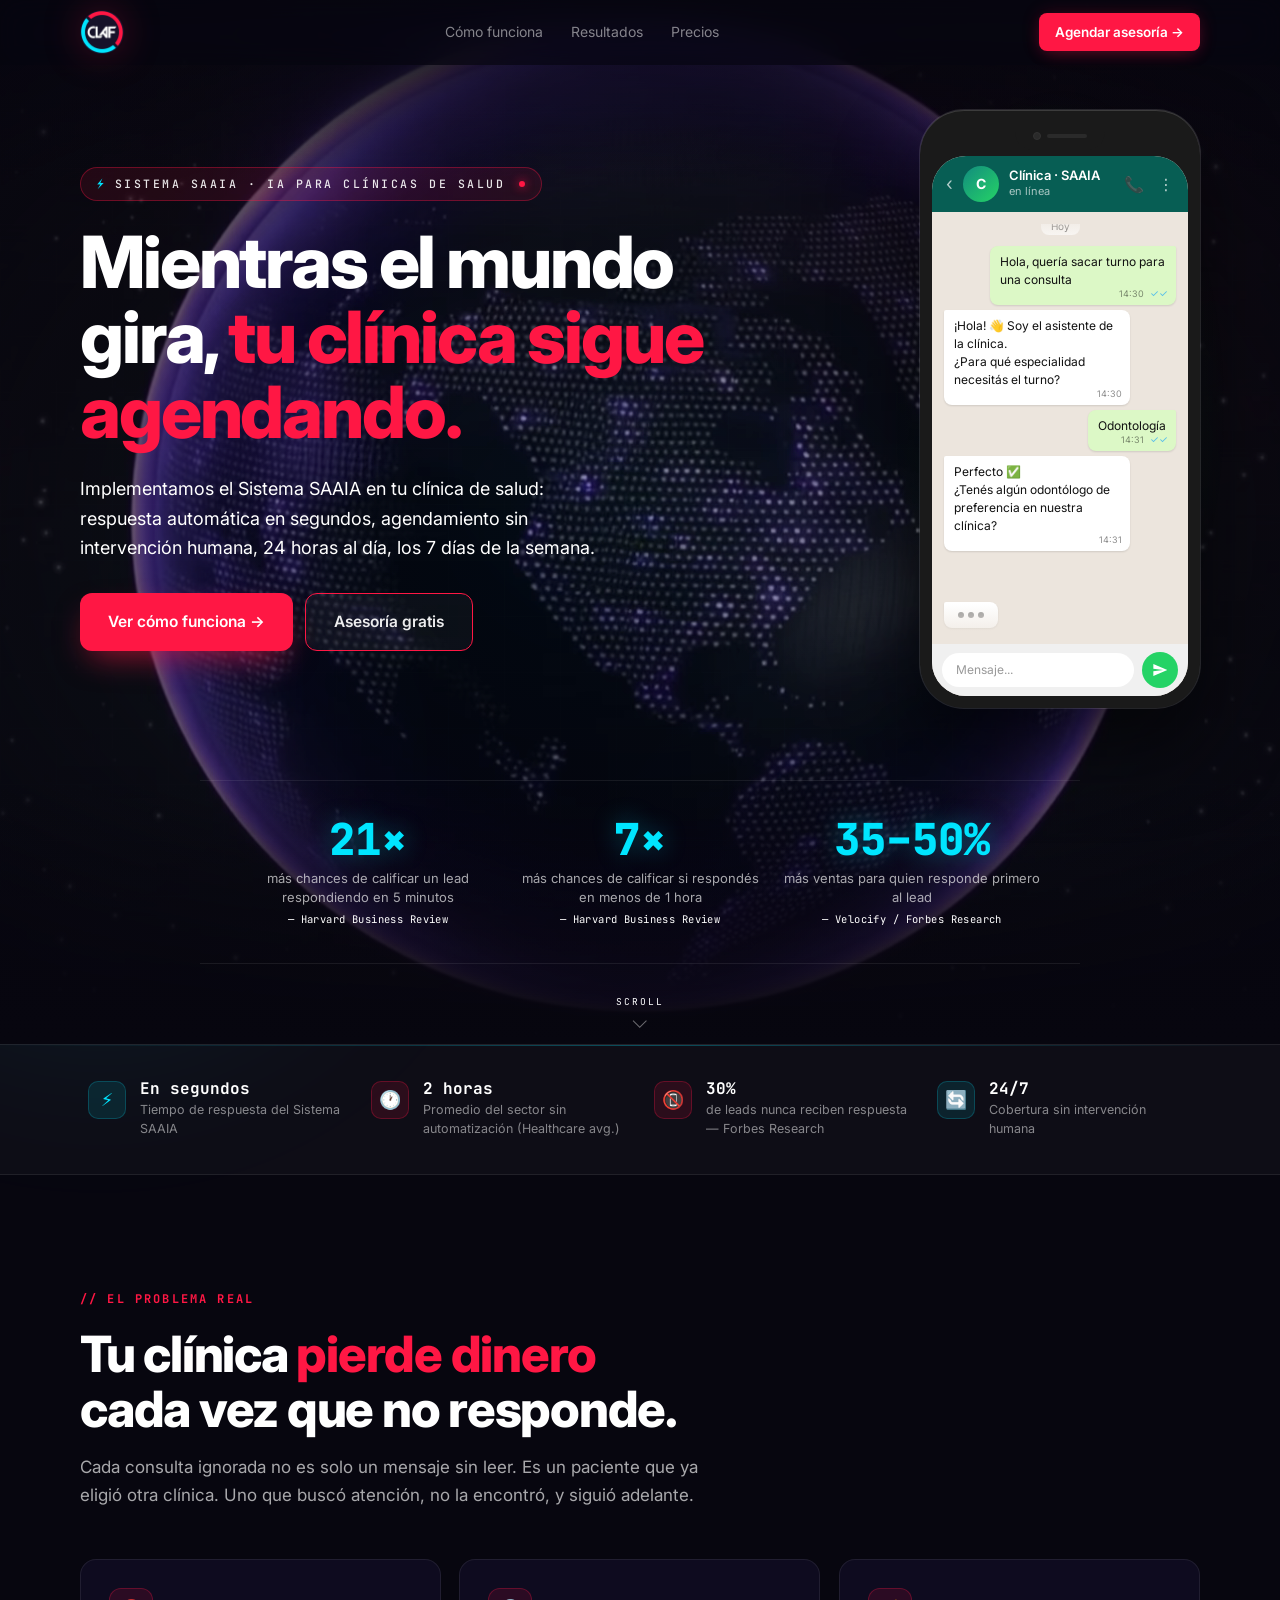
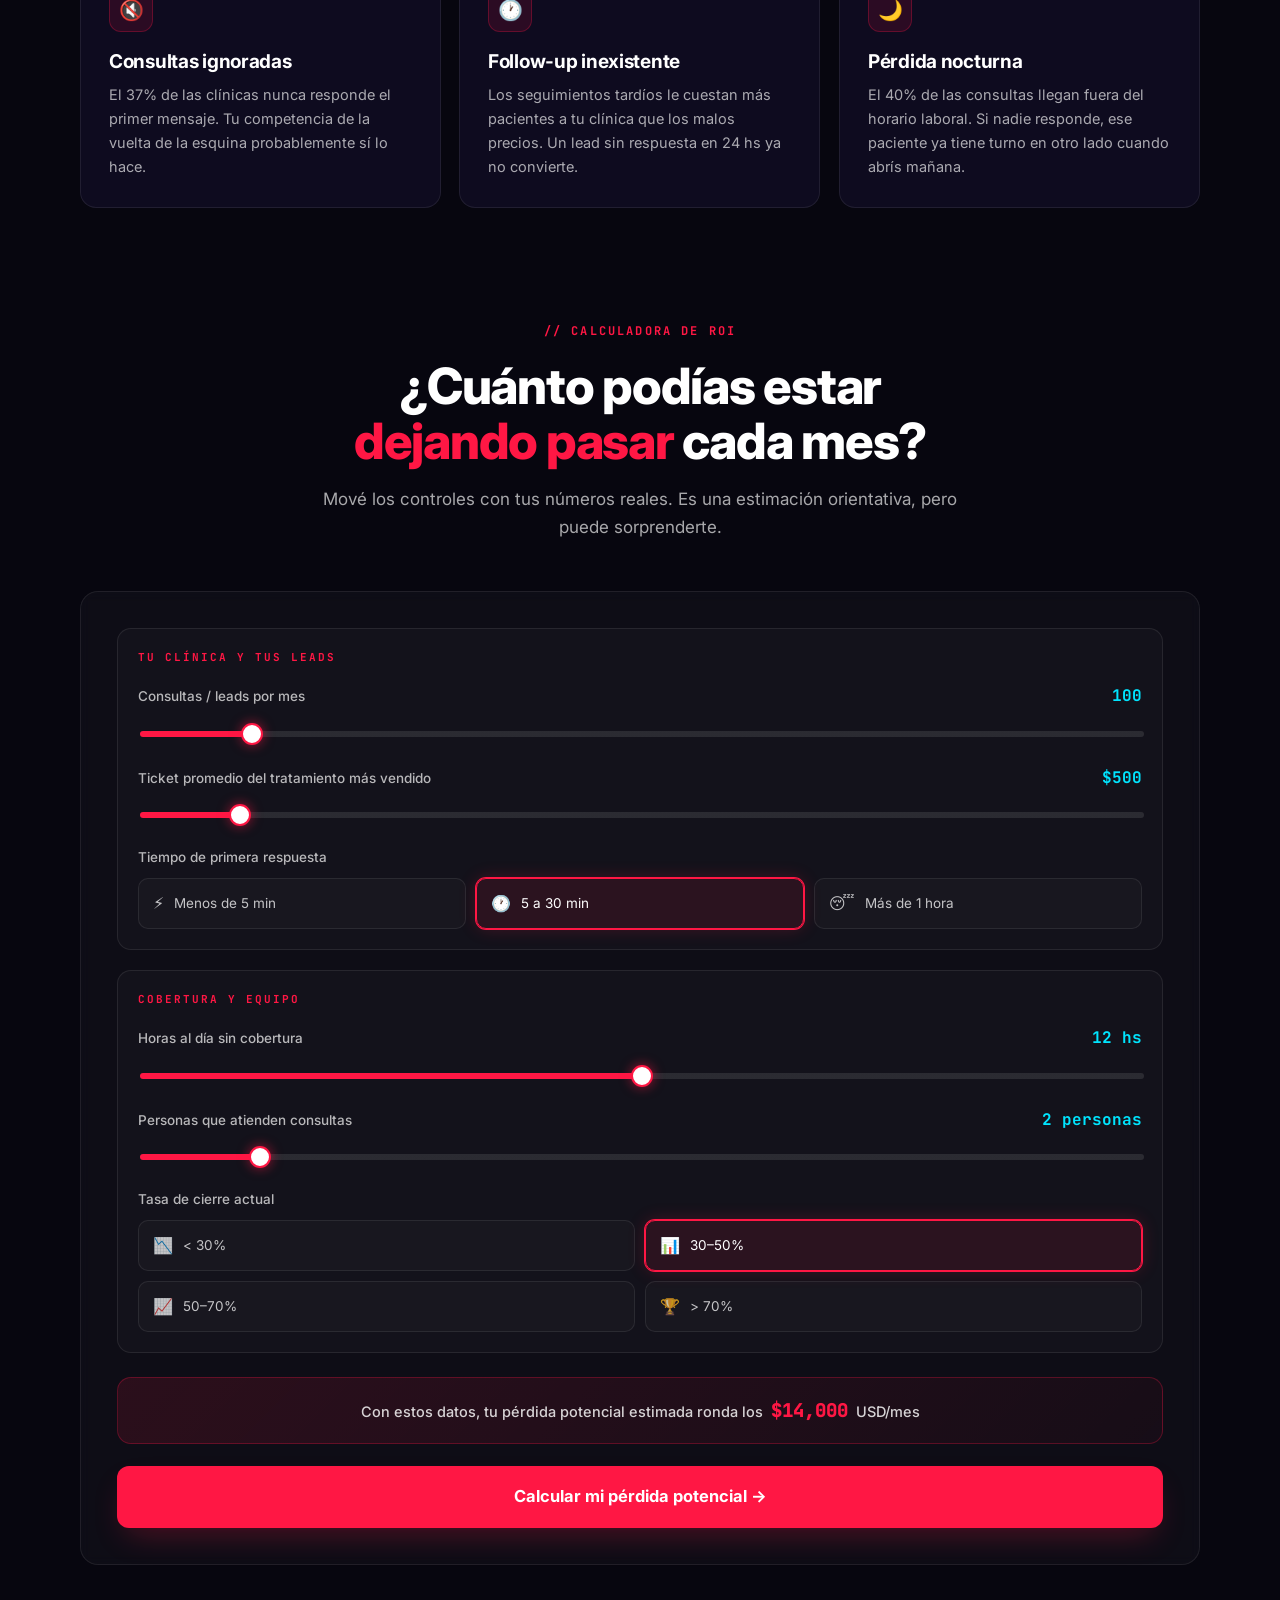
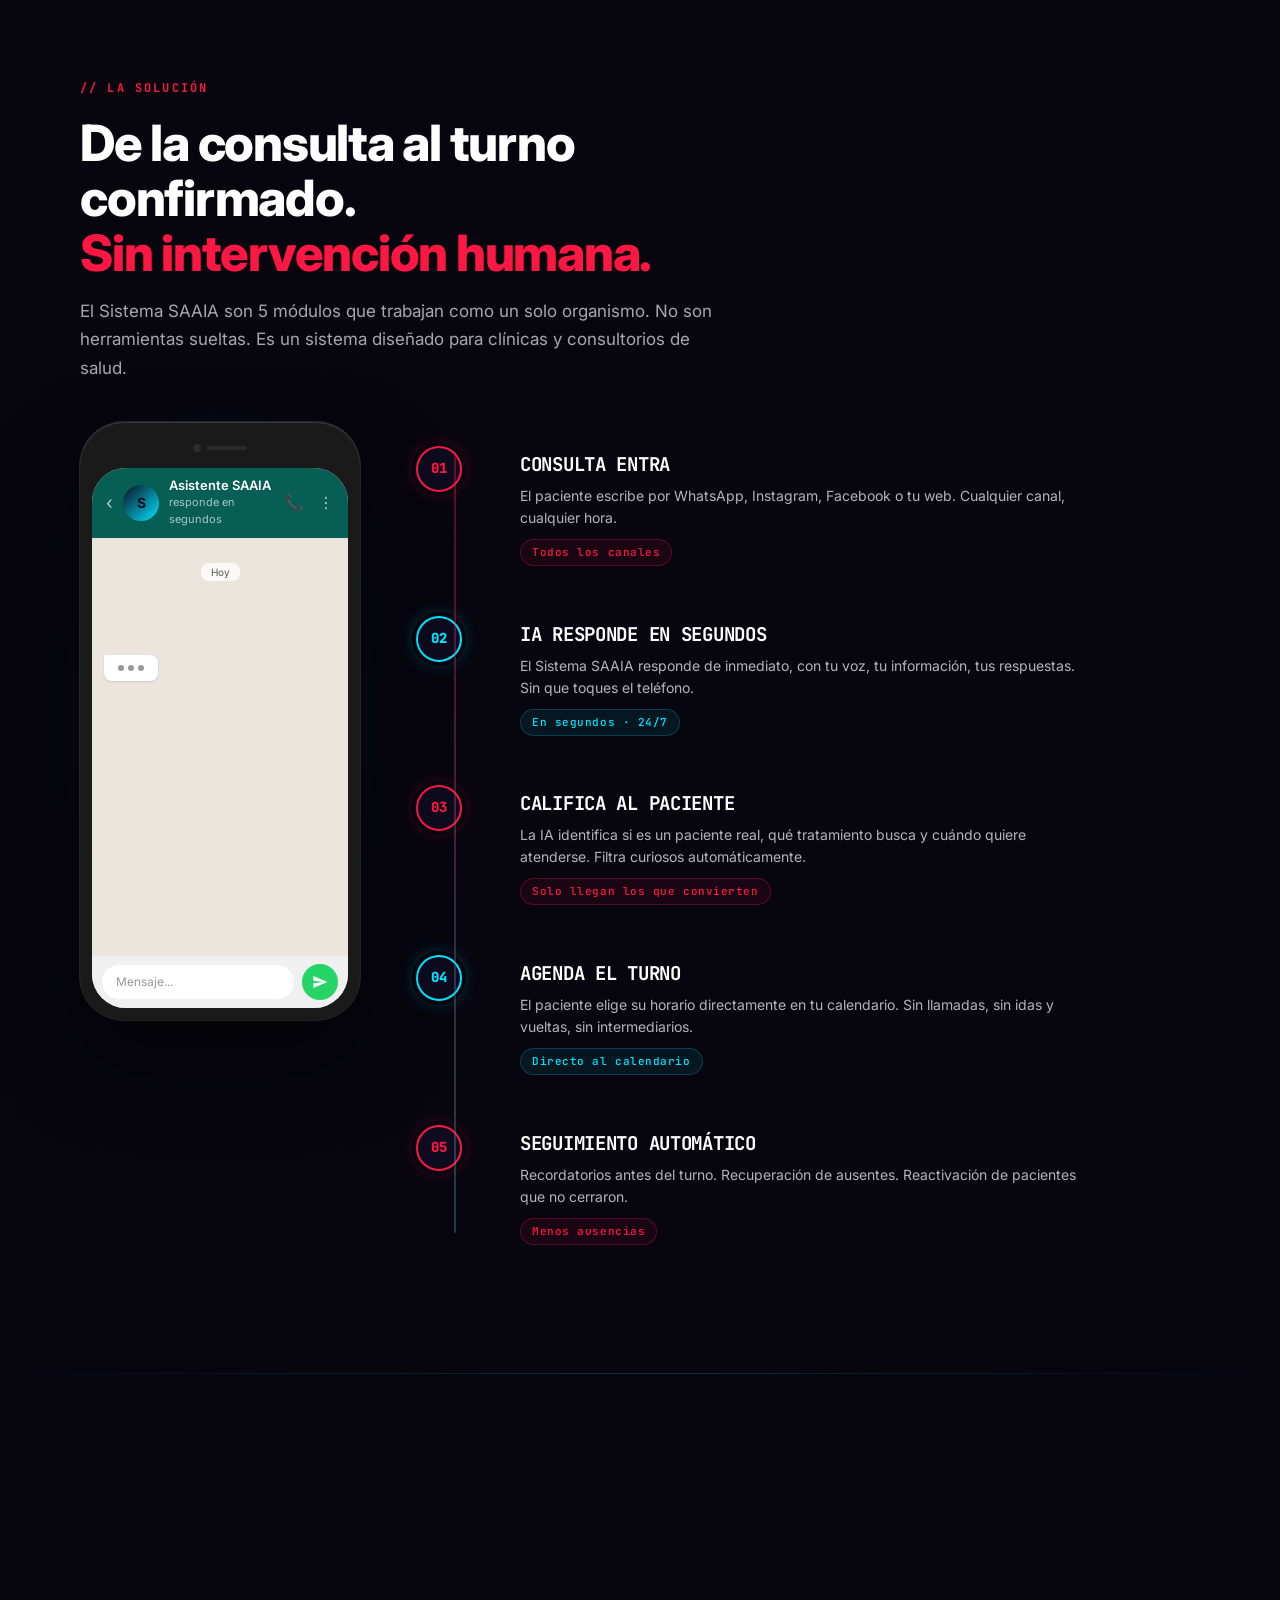
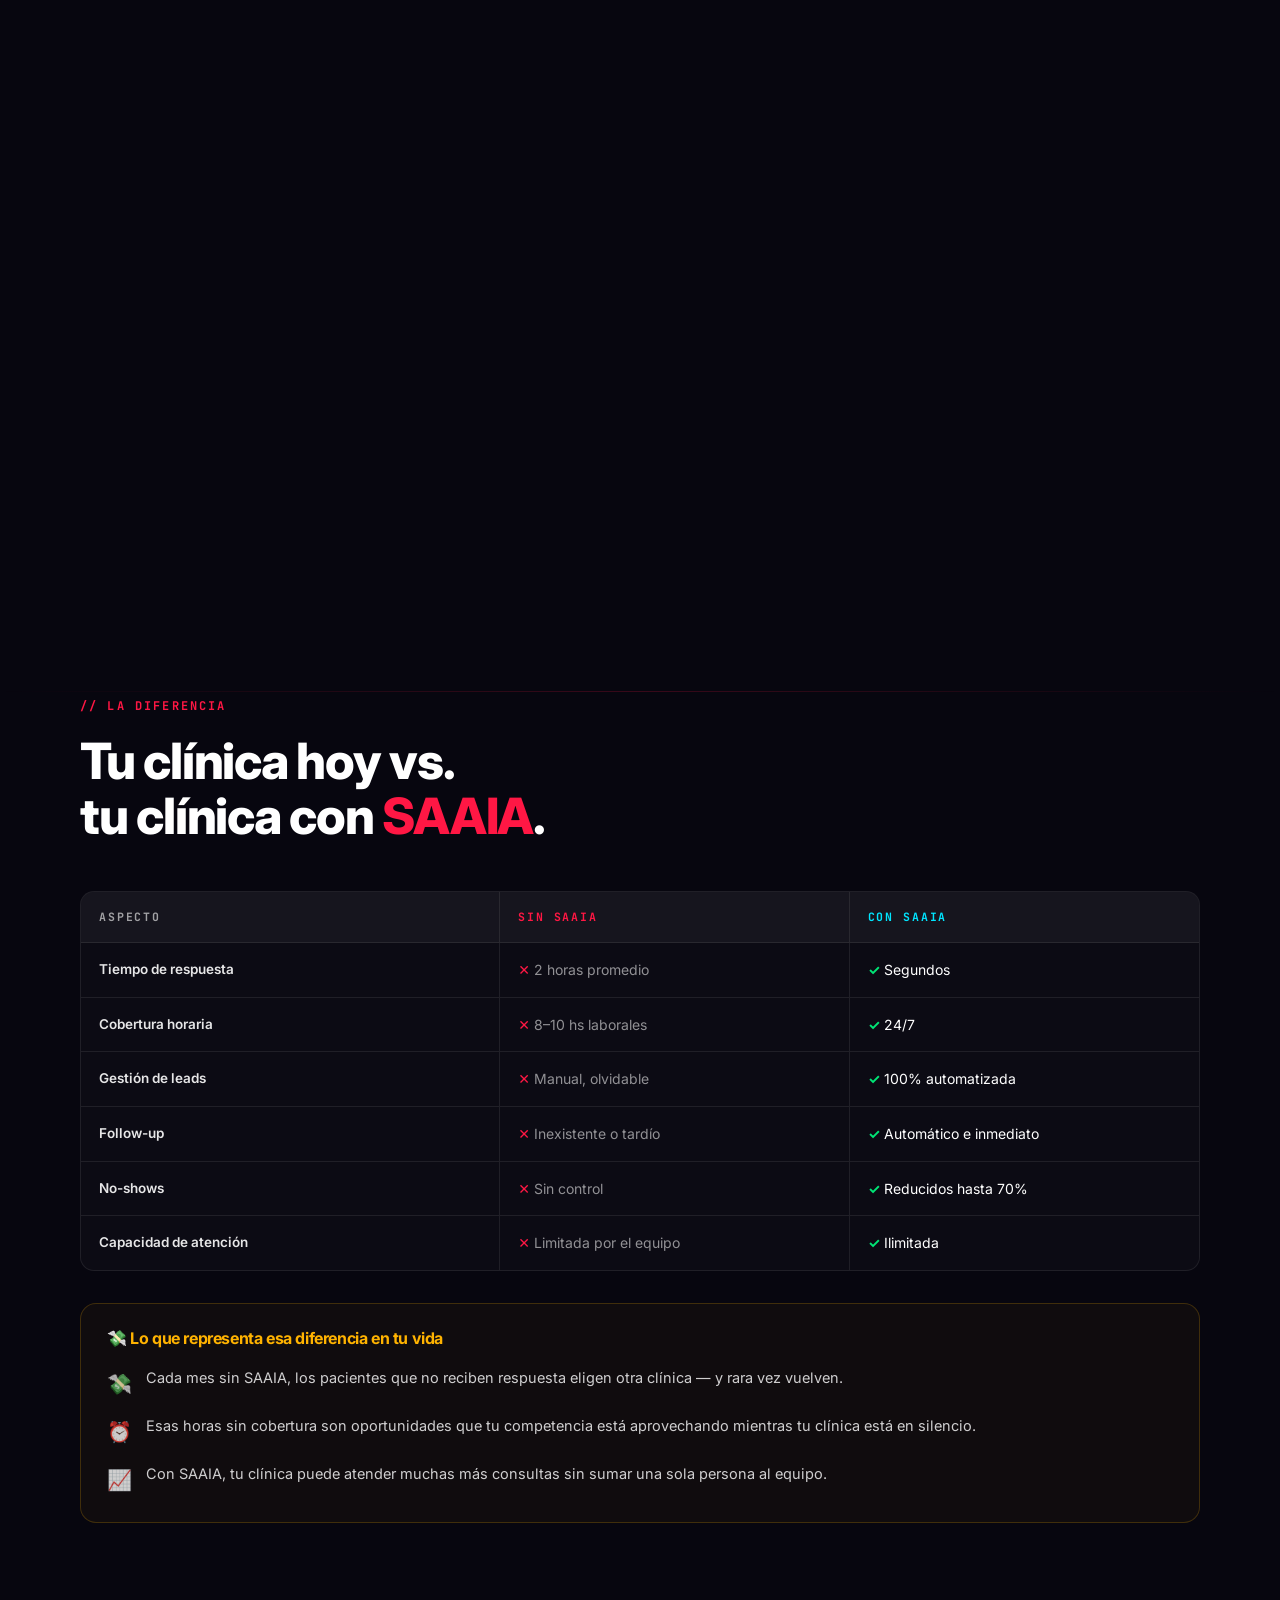
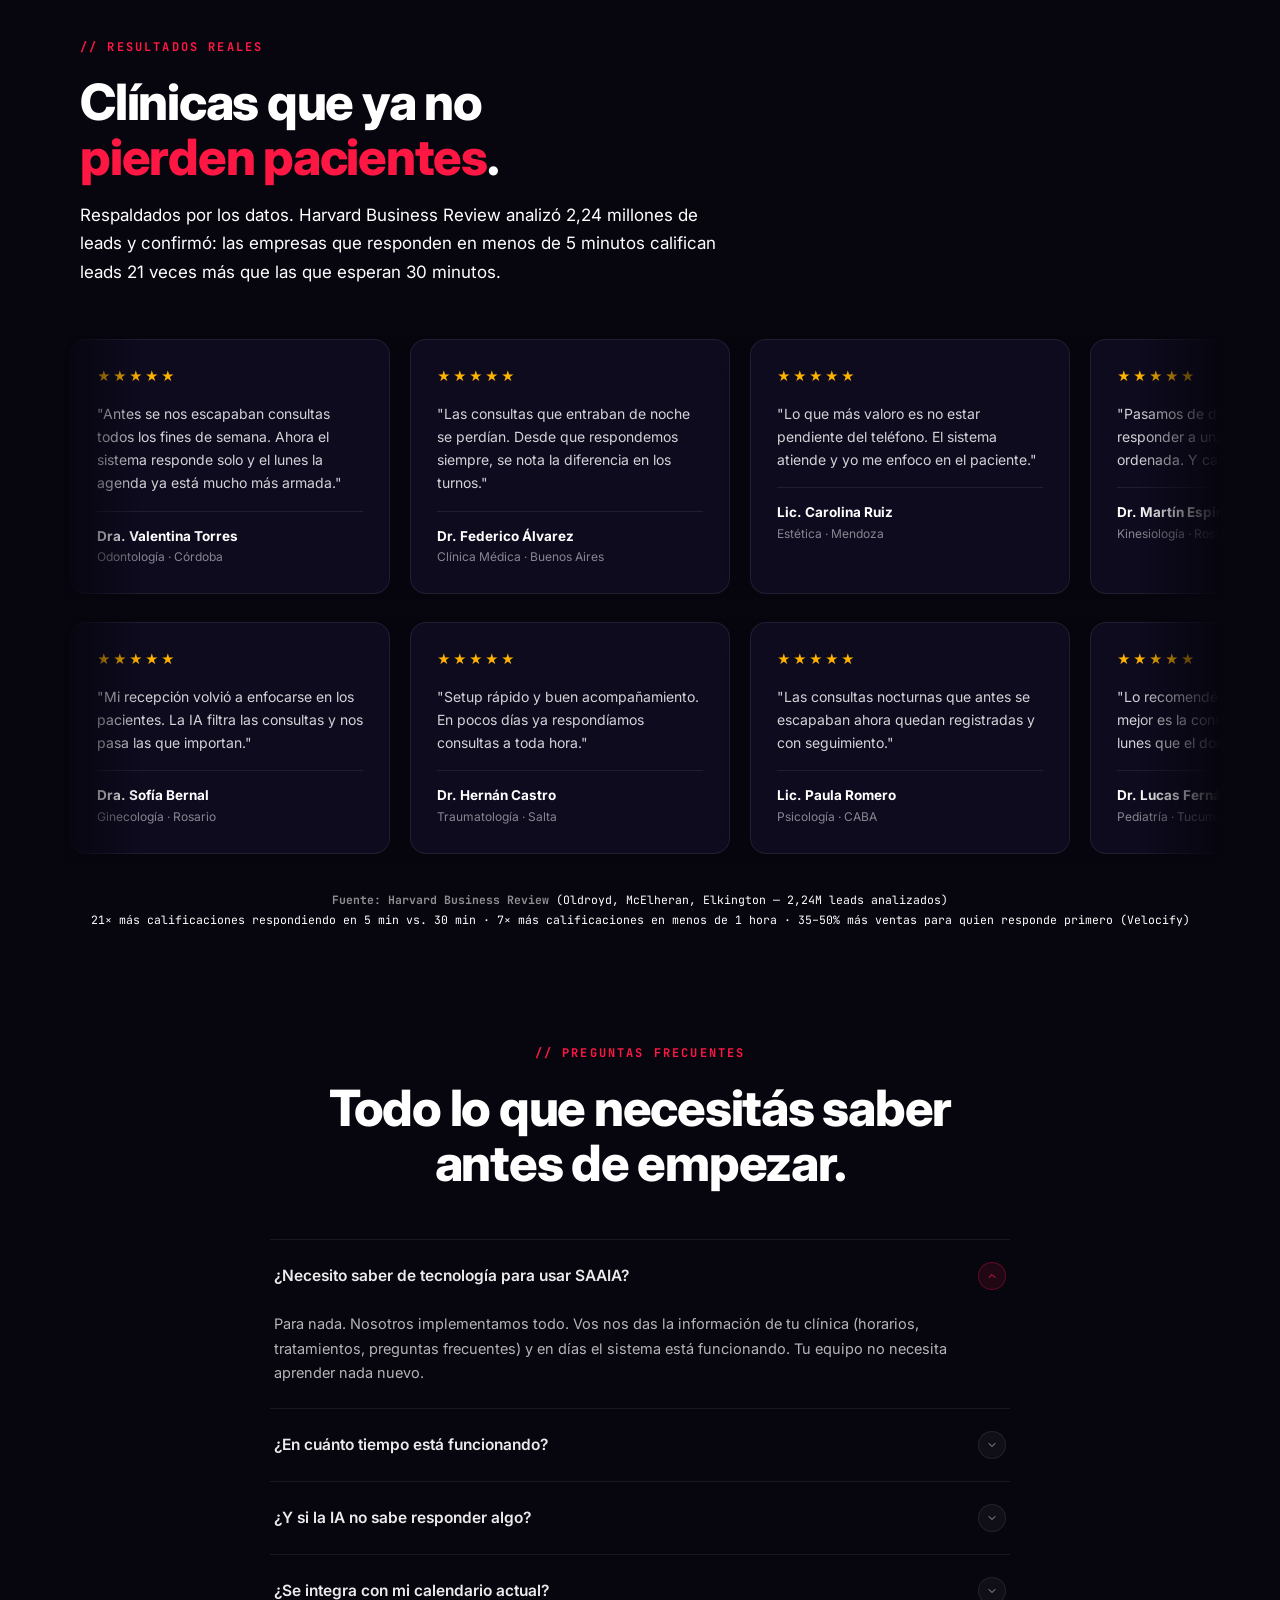
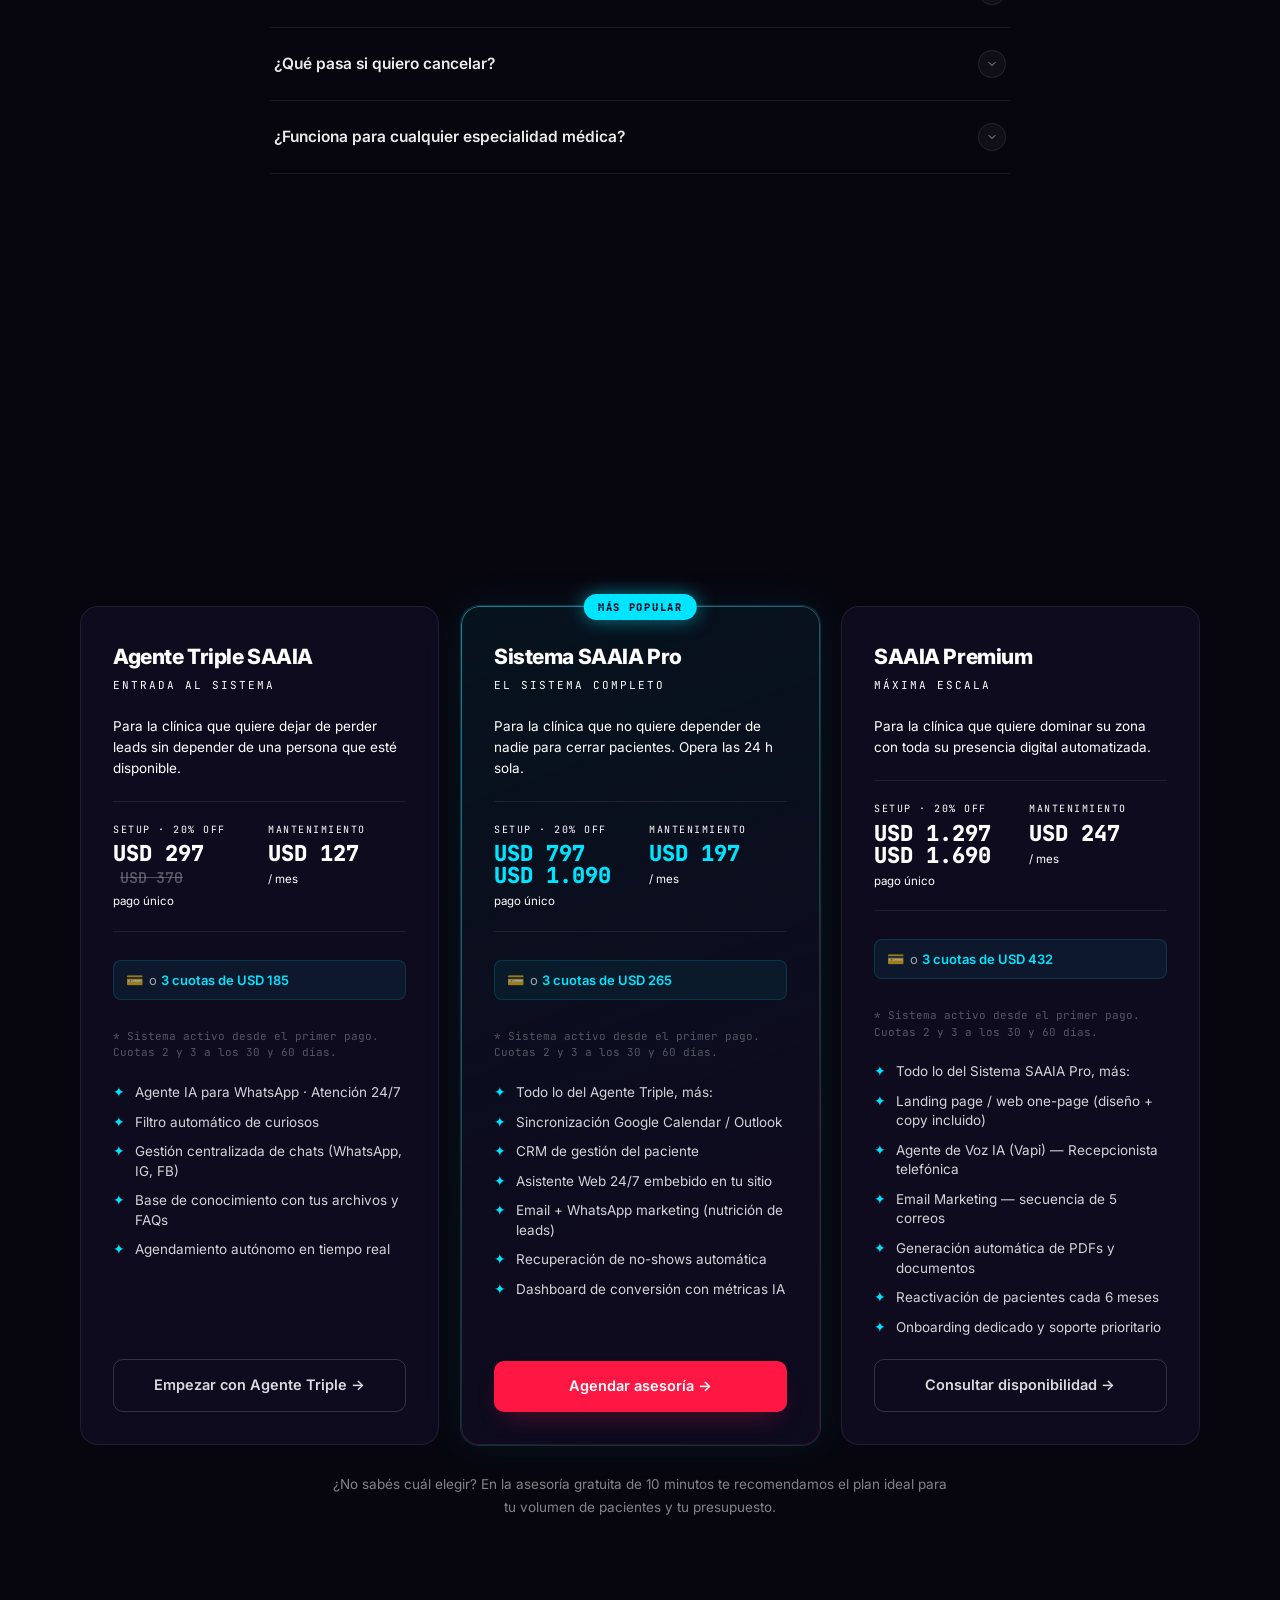
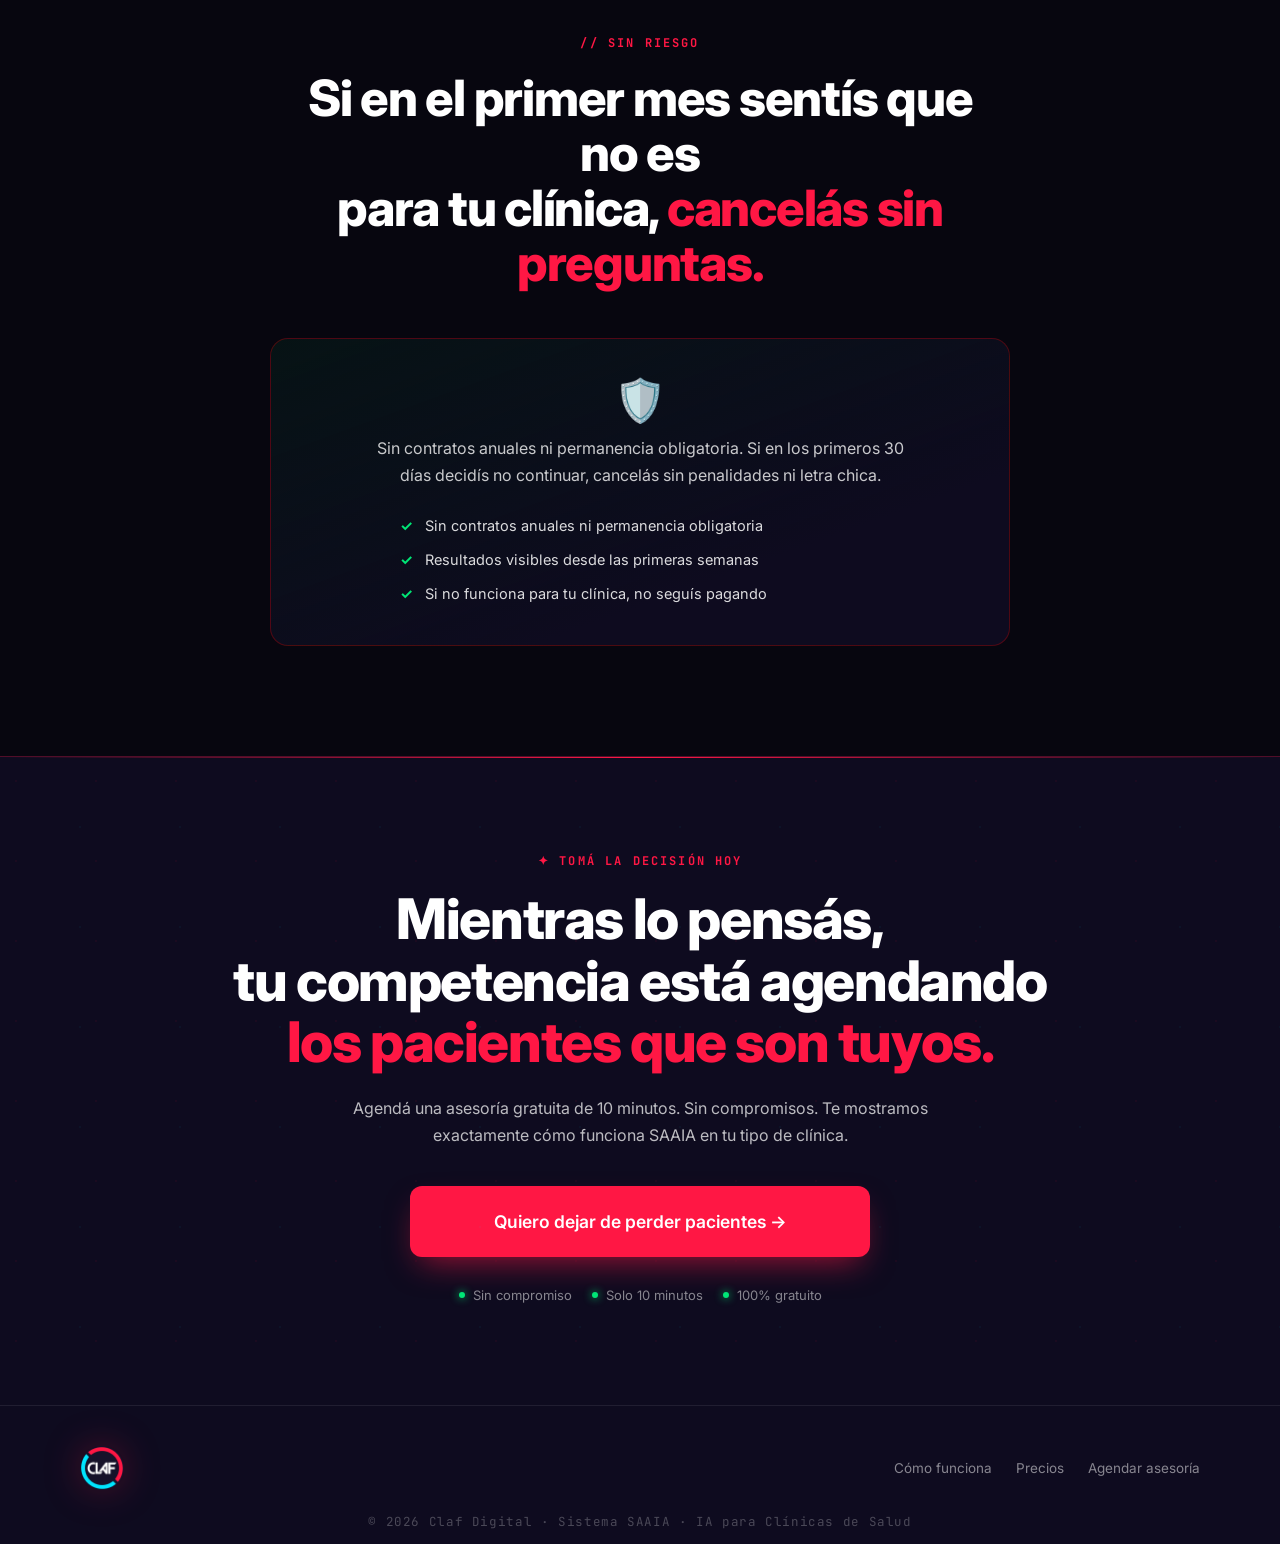
==== index.html @ bca3e860 "Add files via upload" ====
<!doctype html>
<html lang="es">
<head>
<meta charset="utf-8">
<meta name="viewport" content="width=device-width, initial-scale=1, viewport-fit=cover">
<meta name="theme-color" content="#07060F">
<title>Claf Digital — Sistema SAAIA · IA para Clínicas de Salud 24/7</title>
<meta name="description" content="Sistema SAAIA: agendamiento automático con IA para clínicas y consultorios de salud. Respuesta en segundos, cobertura 24/7, sin intervención humana. Implementación en 7-14 días.">
<link rel="icon" href="assets/claf-logo.png">

<link rel="preconnect" href="https://fonts.googleapis.com">
<link rel="preconnect" href="https://fonts.gstatic.com" crossorigin>
<link rel="stylesheet" href="https://fonts.googleapis.com/css2?family=Inter:wght@300;400;500;600;700;800&family=JetBrains+Mono:wght@400;500;700&display=swap">
<link rel="stylesheet" href="styles.css">
<style>
  .price-urgency { display:flex; align-items:center; justify-content:center; gap:10px; max-width:700px; margin:0 auto 30px; padding:13px 22px; border:1px solid rgba(255,179,0,.32); background:rgba(255,179,0,.08); border-radius:12px; font-size:13.5px; color:rgba(255,255,255,.85); text-align:center; line-height:1.5; }
  .price-urgency b { color: var(--amber); }
  .price-urgency .pu-spots { animation: blink 1.6s ease-in-out infinite; }
  .plan-strike { font-size:15px; color:var(--muted); text-decoration:line-through !important; text-decoration-color:currentColor; opacity:.6; font-weight:600; margin-left:7px; }
  .guarantee-card { margin-top:8px; padding:40px 36px; border:1px solid rgba(0,230,118,.30); background:linear-gradient(160deg, rgba(0,230,118,.06), var(--surface) 70%); border-radius:18px; text-align:center; }
  .guarantee-shield { font-size:42px; margin-bottom:14px; line-height:1; }
  .guarantee-card > p { font-size:16px; color:rgba(255,255,255,.78); line-height:1.7; max-width:560px; margin:0 auto; }
  .guarantee-checks { list-style:none; padding:0; margin:26px auto 0; max-width:480px; display:flex; flex-direction:column; gap:12px; text-align:left; }
  .guarantee-checks li { display:flex; gap:12px; font-size:14.5px; color:rgba(255,255,255,.85); line-height:1.5; }
  .guarantee-checks li::before { content:"\2713"; color:var(--green); font-weight:700; flex-shrink:0; }
  /* Hero video: desktop vs mobile source */
  .hero-video .hv-mobile { display:none; }
  @media (max-width:768px){
    .hero-video .hv-desktop { display:none; }
    .hero-video .hv-mobile { display:block; }
  }
  /* Cuotas option (pricing) */
  .cuotas-option { display:flex; align-items:center; gap:6px; margin-top:6px; padding:8px 12px; background:rgba(0,229,255,.06); border:1px solid rgba(0,229,255,.15); border-radius:8px; font-size:13px; color:rgba(255,255,255,.6); max-width:100%; }
  .cuotas-option strong { color:#00E5FF; font-weight:600; }
  .cuotas-icon { font-size:14px; flex-shrink:0; }
  .cuotas-nota { font-size:11px; color:rgba(255,255,255,.3); margin-top:6px; line-height:1.5; font-family:'JetBrains Mono', monospace; }
  /* Compare table -> stacked cards on mobile */
  @media (max-width: 719px) {
    .compare-grid { display:flex; flex-direction:column; gap:12px; border:0; background:transparent; border-radius:0; overflow:visible; }
    .compare-cell { border:0; padding:0; font-size:14px; }
    .compare-cell.head { display:none; }
    .compare-cell.label { display:block; background:rgba(255,255,255,.03); border:1px solid rgba(255,255,255,.06); border-bottom:0 !important; border-radius:12px 12px 0 0; padding:14px 16px 10px; font-weight:700; color:#fff; }
    .compare-cell:has(.compare-bad), .compare-cell:has(.compare-good) { display:flex; justify-content:space-between; align-items:center; gap:16px; background:rgba(255,255,255,.03); border-left:1px solid rgba(255,255,255,.06); border-right:1px solid rgba(255,255,255,.06); padding:11px 16px; }
    .compare-cell:has(.compare-bad) { border-bottom:1px solid rgba(255,255,255,.06) !important; }
    .compare-cell:has(.compare-good) { border-bottom:1px solid rgba(255,255,255,.06) !important; border-radius:0 0 12px 12px; }
    .compare-cell .lbl-mob { display:inline; }
    .compare-bad { color: var(--red); }
    .compare-good { color: var(--cyan); }
    .compare-good::before { color: var(--cyan); }
  }
  /* ===== Section separators ===== */
  .sec-sep { height:1px; border:0; margin:0; width:100%; }
  .sec-sep.cyan { background:linear-gradient(90deg, transparent, rgba(0,229,255,.2), transparent); }
  .sec-sep.red { background:linear-gradient(90deg, transparent, rgba(255,23,68,.2), transparent); }
  /* ===== Dashboard section ===== */
  .dash-wrap { max-width:1100px; }
  .dash-grid { display:grid; grid-template-columns:1fr; gap:40px; align-items:center; }
  @media (min-width:960px){ .dash-grid{ grid-template-columns:1fr 1fr; gap:56px; } }
  .dash-feats { list-style:none; margin:26px 0 0; padding:0; display:flex; flex-direction:column; gap:20px; }
  .dash-feats li { display:flex; gap:14px; align-items:flex-start; }
  .df-ic { flex-shrink:0; width:40px; height:40px; border-radius:11px; display:flex; align-items:center; justify-content:center; font-size:18px; background:rgba(0,229,255,.08); border:1px solid rgba(0,229,255,.18); }
  .df-t { font-weight:700; color:#fff; font-size:15px; }
  .df-d { margin:3px 0 0; font-size:13.5px; color:rgba(255,255,255,.55); line-height:1.55; }
  .dash-right { display:flex; justify-content:center; }
  .dashboard-mockup { position:relative; background:#0E0B1F; border:1px solid rgba(0,229,255,.15); border-radius:16px; overflow:hidden; box-shadow:0 0 0 1px rgba(255,255,255,.06), 0 40px 80px rgba(0,0,0,.5), 0 0 60px rgba(0,229,255,.06); width:100%; max-width:560px; }
  .dash-note { position:absolute; top:52px; right:10px; z-index:10; background:rgba(0,0,0,.7); border:1px solid rgba(255,255,255,.1); border-radius:8px; font-size:10px; color:var(--muted); padding:6px 10px; line-height:1.45; text-align:right; }
  .dash-note span { color:rgba(255,255,255,.4); }
  .dm-header { display:flex; align-items:center; justify-content:space-between; gap:10px; height:44px; padding:0 14px; background:#07060F; border-bottom:1px solid rgba(255,255,255,.06); }
  .dm-logo { font-size:11px; color:var(--cyan); font-family:var(--mono); white-space:nowrap; }
  .dm-tabs { display:flex; gap:14px; font-size:11px; font-family:var(--mono); }
  .dm-tabs span { color:var(--muted); padding-bottom:3px; }
  .dm-tabs span.active { color:#fff; border-bottom:2px solid var(--cyan); }
  .dm-live { display:flex; align-items:center; gap:5px; font-size:11px; font-family:var(--mono); color:var(--green); white-space:nowrap; }
  .dm-live .dot { width:7px; height:7px; border-radius:50%; background:var(--green); animation:blink 1.4s ease-in-out infinite; box-shadow:0 0 8px var(--green); }
  .dm-cal { display:grid; grid-template-columns:repeat(5,1fr); gap:5px; padding:12px; }
  .cal-col { display:flex; flex-direction:column; gap:5px; min-width:0; }
  .cal-h { text-align:center; padding:4px 0 6px; }
  .cal-h b { display:block; font-size:9.5px; font-family:var(--mono); letter-spacing:.08em; color:rgba(255,255,255,.6); }
  .cal-h span { font-size:10px; color:var(--muted); }
  .cal-today { background:rgba(255,23,68,.04); border-radius:8px; }
  .cal-today .cal-h b, .cal-today .cal-h span { color:var(--red); }
  .cal-ev { position:relative; border-radius:6px; padding:6px 7px; font-size:10.5px; line-height:1.3; color:rgba(255,255,255,.92); }
  .cal-ev .ev-t { display:block; font-family:var(--mono); font-size:9px; opacity:.75; }
  .cal-ev.cyan { background:rgba(0,229,255,.10); border:1px solid rgba(0,229,255,.30); }
  .cal-ev.red { background:rgba(255,23,68,.12); border:1px solid rgba(255,23,68,.35); }
  .cal-ev.green { background:rgba(0,230,118,.10); border:1px solid rgba(0,230,118,.32); }
  .ev-badge { position:absolute; top:-6px; right:-4px; background:var(--green); color:#053; font-size:7px; font-weight:800; font-family:var(--mono); padding:1px 4px; border-radius:4px; letter-spacing:.04em; }
  .cal-new { transition:opacity .3s ease; }
  .dm-metrics { display:grid; grid-template-columns:repeat(4,1fr); background:#0a0818; border-top:1px solid rgba(255,255,255,.06); }
  .dm-metric { padding:12px 10px; border-left:1px solid rgba(255,255,255,.05); }
  .dm-metric:first-child { border-left:0; }
  .dm-top { font-size:9.5px; color:rgba(255,255,255,.55); display:flex; align-items:center; gap:4px; white-space:nowrap; }
  .dm-n { font-family:var(--mono); font-size:22px; font-weight:700; margin:4px 0 2px; line-height:1; }
  .dm-n.white { color:#fff; } .dm-n.cyan { color:var(--cyan); } .dm-n.green { color:var(--green); }
  .dm-s { font-size:9px; color:var(--muted); line-height:1.3; }
  .dm-s.ok { color:var(--green); }
  @media (max-width:768px){
    .dashboard-mockup { max-width:100%; }
    .cal-col-mar, .cal-col-jue { display:none; }
    .dm-cal { grid-template-columns:repeat(3,1fr); }
  }
</style>

<!-- Meta Pixel Code -->
<script>
!function(f,b,e,v,n,t,s)
{if(f.fbq)return;n=f.fbq=function(){n.callMethod?
n.callMethod.apply(n,arguments):n.queue.push(arguments)};
if(!f._fbq)f._fbq=n;n.push=n;n.loaded=!0;n.version='2.0';
n.queue=[];t=b.createElement(e);t.async=!0;
t.src=v;s=b.getElementsByTagName(e)[0];
s.parentNode.insertBefore(t,s)}(window, document,'script',
'https://connect.facebook.net/en_US/fbevents.js');
fbq('init', '1356026316038770');
fbq('track', 'PageView');
</script>
<noscript>
  <img height="1" width="1" style="display:none"
  src="https://www.facebook.com/tr?id=1356026316038770&amp;ev=PageView&amp;noscript=1"/>
</noscript>
<!-- End Meta Pixel Code -->

<!-- Meta Conversions API -->
<script>
// Conversions API — Server-side event deduplication
const META_PIXEL_ID = '1356026316038770';
const META_CAPI_TOKEN = '[base64]';

// Helper: generar event_id único para deduplicación
function generateEventId() {
  return 'eid_' + Date.now() + '_' + Math.random().toString(36).substr(2, 9);
}

// Helper: hashear datos del usuario con SHA-256
async function hashData(data) {
  const msgBuffer = new TextEncoder().encode(data.toLowerCase().trim());
  const hashBuffer = await crypto.subtle.digest('SHA-256', msgBuffer);
  const hashArray = Array.from(new Uint8Array(hashBuffer));
  return hashArray.map(b => b.toString(16).padStart(2, '0')).join('');
}

// Enviar evento a CAPI
async function sendCAPIEvent(eventName, eventData = {}) {
  const eventId = generateEventId();

  const payload = {
    data: [{
      event_name: eventName,
      event_time: Math.floor(Date.now() / 1000),
      event_id: eventId,
      event_source_url: window.location.href,
      action_source: 'website',
      user_data: {
        client_ip_address: null,
        client_user_agent: navigator.userAgent,
        fbp: getCookie('_fbp') || null,
        fbc: getCookie('_fbc') || null,
      },
      custom_data: eventData
    }]
  };

  try {
    await fetch(
      `https://graph.facebook.com/v19.0/${META_PIXEL_ID}/events?access_token=${META_CAPI_TOKEN}`,
      {
        method: 'POST',
        headers: { 'Content-Type': 'application/json' },
        body: JSON.stringify(payload)
      }
    );
  } catch (e) {
    console.warn('CAPI event failed:', e);
  }

  return eventId;
}

// Helper: leer cookies
function getCookie(name) {
  const value = `; ${document.cookie}`;
  const parts = value.split(`; ${name}=`);
  if (parts.length === 2) return parts.pop().split(';').shift();
  return null;
}

// ── EVENTOS A TRACKEAR ──

// 1. PageView — ya se dispara con el pixel de arriba

// 2. ViewContent — cuando el usuario scrollea más del 50% de la página
const scrollObserver = new IntersectionObserver((entries) => {
  entries.forEach(entry => {
    if (entry.isIntersecting) {
      fbq('track', 'ViewContent');
      sendCAPIEvent('ViewContent');
      scrollObserver.disconnect();
    }
  });
}, { threshold: 0.1 });

// Observar el footer como proxy de "llegó al final"
window.addEventListener('DOMContentLoaded', () => {
  const footer = document.querySelector('footer');
  if (footer) scrollObserver.observe(footer);
});

// 3. Lead — cuando el usuario hace clic en cualquier botón de Calendly
document.addEventListener('click', async (e) => {
  const target = e.target.closest('a');
  if (target && target.href && target.href.includes('calendly.com')) {
    const eventId = await sendCAPIEvent('Lead', {
      content_name: 'Auditoria Gratuita SAAIA',
      currency: 'USD'
    });
    fbq('track', 'Lead', {}, { eventID: eventId });
  }
});

// 4. InitiateCheckout — cuando el usuario hace clic en cualquier botón de precios
document.addEventListener('click', async (e) => {
  const btn = e.target.closest('button, a');
  if (btn) {
    const text = btn.textContent.toLowerCase();
    if (
      text.includes('empezar') ||
      text.includes('agendar demo') ||
      text.includes('consultar disponibilidad')
    ) {
      const planName = btn.textContent.trim();
      const eventId = await sendCAPIEvent('InitiateCheckout', {
        content_name: planName,
        currency: 'USD'
      });
      fbq('track', 'InitiateCheckout', { content_name: planName }, { eventID: eventId });
    }
  }
});

// 5. CustomEvent — cuando el usuario completa la calculadora
// (disparar desde el código de la calculadora existente,
//  en el punto donde se revelan los resultados)
window.trackCalculadoraCompleted = async function(lossMonth) {
  const eventId = await sendCAPIEvent('CustomEvent', {
    custom_event_type: 'CalculadoraCompleted',
    value: lossMonth,
    currency: 'USD'
  });
  fbq('trackCustom', 'CalculadoraCompleted',
    { value: lossMonth, currency: 'USD' },
    { eventID: eventId }
  );
};
</script>
<!-- End Meta Conversions API -->
</head>
<body>

<div id="scroll-progress" aria-hidden="true"></div>

<div class="bg-layer" aria-hidden="true"></div>
<div class="bg-aurora" aria-hidden="true"></div>
<div class="orb orb-1" aria-hidden="true"></div>
<div class="orb orb-2" aria-hidden="true"></div>
<div class="orb orb-3" aria-hidden="true"></div>
<canvas id="money-fx" aria-hidden="true"></canvas>

<!-- ============================ NAV ============================ -->
<nav class="nav" data-screen-label="00 Nav">
  <div class="container nav-inner">
    <a href="#top" class="logo" aria-label="Claf Digital">
      <img src="assets/claf-logo.png" alt="Claf" width="44" height="44">
    </a>
    <div class="nav-links">
      <a href="#como-funciona">Cómo funciona</a>
      <a href="#resultados">Resultados</a>
      <a href="#precios">Precios</a>
    </div>
    <div style="display:flex;align-items:center;gap:14px;">
      <a href="https://calendly.com/claudiocaf87/consultoria" target="_blank" rel="noopener noreferrer" class="nav-cta" style="display:none" id="nav-cta-d">Agendar asesoría →</a>
      <button class="burger" type="button" aria-label="Menú">
        <span></span><span></span><span></span>
      </button>
    </div>
  </div>
</nav>
<style>@media (min-width: 900px) { #nav-cta-d { display: inline-flex !important; } }</style>

<div class="mobile-menu" aria-hidden="true">
  <a href="#como-funciona">Cómo funciona</a>
  <a href="#resultados">Resultados</a>
  <a href="#precios">Precios</a>
  <a href="https://calendly.com/claudiocaf87/consultoria" target="_blank" rel="noopener noreferrer" class="nav-cta">Agendar asesoría →</a>
</div>

<!-- ============================ 1. HERO ============================ -->
<section id="top" class="hero" data-screen-label="01 Hero">
  <div class="hero-video">
    <video class="hv-desktop" autoplay loop muted playsinline preload="metadata" poster="data:image/svg+xml;utf8,%3Csvg xmlns='http://www.w3.org/2000/svg' viewBox='0 0 16 9'%3E%3Crect width='16' height='9' fill='%23050410'/%3E%3C/svg%3E">
      <source src="planeta.webm" type="video/webm">
    </video>
    <video class="hv-mobile" autoplay loop muted playsinline preload="metadata" poster="data:image/svg+xml;utf8,%3Csvg xmlns='http://www.w3.org/2000/svg' viewBox='0 0 16 9'%3E%3Crect width='16' height='9' fill='%23050410'/%3E%3C/svg%3E">
      <source src="hero-vertical.webm" type="video/webm">
    </video>
  </div>
  <div class="hero-overlay"></div>

  <div class="container hero-grid">
    <div class="hero-copy">
      <div class="reveal hero-pill">
        <span class="spark">⚡</span> SISTEMA SAAIA · IA para Clínicas de Salud
      </div>
      <h1 class="reveal d1"><span style="color: #ffffff">Mientras el mundo gira,</span><span style="color: #ff1744"> tu clínica sigue agendando.</span></h1>
      <p class="reveal d2 hero-sub" style="color: rgb(255, 255, 255)">
        Implementamos el Sistema SAAIA en tu clínica de salud: respuesta automática en segundos,
        agendamiento sin intervención humana, 24 horas al día, los 7 días de la semana.
      </p>
      <div class="reveal d3 hero-ctas">
        <a href="#como-funciona" class="btn btn-primary">Ver cómo funciona →</a>
        <a href="https://calendly.com/claudiocaf87/consultoria" target="_blank" rel="noopener noreferrer" class="btn btn-outline" style="border-color: rgb(255, 23, 68)">Asesoría gratis</a>
      </div>
    </div>

    <div class="reveal d2 phone-scene" id="phone-scene-1">
      <div class="phone-wrapper" id="phone-1">
        <div class="phone-glow"></div>
        <div class="phone-frame">
          <div class="phone-notch"><div class="notch-cam"></div><div class="notch-speaker"></div></div>
          <div class="phone-screen">
            <div class="wa-header">
              <div class="wa-back">‹</div>
              <div class="wa-avatar">C</div>
              <div class="wa-info">
                <div class="wa-name">Clínica · SAAIA</div>
                <div class="wa-status">en línea</div>
              </div>
              <div class="wa-icons"><span>📞</span><span>⋮</span></div>
            </div>
            <div class="wa-body">
              <div class="wa-scroll" id="scroll-1">
                <div class="wa-date"><span>Hoy</span></div>
              </div>
            </div>
            <div class="wa-input-bar">
              <div class="wa-input-field">Mensaje...</div>
              <div class="wa-send-btn"><svg viewBox="0 0 24 24"><path d="M2 21l21-9L2 3v7l15 2-15 2z"/></svg></div>
            </div>
          </div>
        </div>
      </div>
    </div>

    <div class="reveal d4 hero-stats">
      <div class="hstat">
        <div class="hstat-n">21×</div>
        <div class="hstat-l">más chances de calificar un lead respondiendo en 5 minutos</div>
        <div class="hstat-src" style="color: rgb(255, 255, 255)">— Harvard Business Review</div>
      </div>
      <div class="hstat">
        <div class="hstat-n">7×</div>
        <div class="hstat-l">más chances de calificar si respondés en menos de 1 hora</div>
        <div class="hstat-src" style="color: rgb(255, 255, 255)">— Harvard Business Review</div>
      </div>
      <div class="hstat">
        <div class="hstat-n">35–50%</div>
        <div class="hstat-l">más ventas para quien responde primero al lead</div>
        <div class="hstat-src" style="color: rgb(255, 255, 255)">— Velocify / Forbes Research</div>
      </div>
    </div>
  </div>

  <div class="scroll-ind" aria-hidden="true">
    <span style="color: rgb(255, 255, 255)">SCROLL</span>
    <span class="arrow"></span>
  </div>
</section>

<!-- ============================ 2. TRUST BAR ============================ -->
<section class="trust" data-screen-label="02 Trust">
  <div class="container">
    <div class="trust-grid">
      <div class="trust-item reveal">
        <div class="trust-icn">⚡</div>
        <div>
          <div class="trust-n">En segundos</div>
          <div class="trust-l">Tiempo de respuesta del Sistema SAAIA</div>
        </div>
      </div>
      <div class="trust-item reveal d1 red">
        <div class="trust-icn">🕐</div>
        <div>
          <div class="trust-n">2 horas</div>
          <div class="trust-l">Promedio del sector sin automatización (Healthcare avg.)</div>
        </div>
      </div>
      <div class="trust-item reveal d2 red">
        <div class="trust-icn">📵</div>
        <div>
          <div class="trust-n">30%</div>
          <div class="trust-l">de leads nunca reciben respuesta — Forbes Research</div>
        </div>
      </div>
      <div class="trust-item reveal d3">
        <div class="trust-icn">🔄</div>
        <div>
          <div class="trust-n">24/7</div>
          <div class="trust-l">Cobertura sin intervención humana</div>
        </div>
      </div>
    </div>
  </div>
</section>

<!-- ============================ 3. PAIN ============================ -->
<section id="problema" class="section" data-screen-label="03 Pain">
  <div class="container">
    <div class="section-head reveal">
      <div class="eyebrow red">// EL PROBLEMA REAL</div>
      <h2 class="section-h2">Tu clínica <span class="txt-red">pierde dinero</span><br>cada vez que no responde.</h2>
      <p class="section-sub">
        Cada consulta ignorada no es solo un mensaje sin leer. Es un paciente que ya
        eligió otra clínica. Uno que buscó atención, no la encontró, y siguió adelante.
      </p>
    </div>

    <div class="pain-grid">
      <div class="pain-card reveal">
        <div class="pain-icn">🔇</div>
        <h3>Consultas ignoradas</h3>
        <p>El 37% de las clínicas nunca responde el primer mensaje. Tu competencia de la vuelta de la esquina probablemente sí lo hace.</p>
      </div>
      <div class="pain-card reveal d1">
        <div class="pain-icn">🕐</div>
        <h3>Follow-up inexistente</h3>
        <p>Los seguimientos tardíos le cuestan más pacientes a tu clínica que los malos precios. Un lead sin respuesta en 24 hs ya no convierte.</p>
      </div>
      <div class="pain-card reveal d2">
        <div class="pain-icn">🌙</div>
        <h3>Pérdida nocturna</h3>
        <p>El 40% de las consultas llegan fuera del horario laboral. Si nadie responde, ese paciente ya tiene turno en otro lado cuando abrís mañana.</p>
      </div>
    </div>
  </div>
</section>

<!-- ============================ 4. CALCULATOR ============================ -->
<section id="calculadora" class="section" data-screen-label="04 Calculator" style="padding-top: 0;">
  <div class="container">
    <div class="section-head center reveal">
      <div class="eyebrow" style="color: rgb(255, 23, 68)">// CALCULADORA DE ROI</div>
      <h2 class="section-h2">¿Cuánto podías estar<br><span class="txt-red">dejando pasar</span> cada mes?</h2>
      <p class="section-sub" style="margin: 14px auto 0;">Mové los controles con tus números reales. Es una estimación orientativa, pero puede sorprenderte.</p>
    </div>

    <div class="calc-card reveal d1">
      <!-- ----- FASE 1: INPUTS ----- -->
      <div id="calc-phase1">
        <div class="calc-subgrid">
          <div class="calc-sub">
            <div class="calc-sub-title" style="color: rgb(255, 23, 68)">Tu clínica y tus leads</div>

            <div class="calc-row">
              <div class="calc-row-head">
                <label class="calc-row-label" for="i-leads">Consultas / leads por mes</label>
                <output class="calc-row-out" id="o-leads">100</output>
              </div>
              <input id="i-leads" class="cslider" type="range" min="20" max="800" step="10" value="100">
            </div>

            <div class="calc-row">
              <div class="calc-row-head">
                <label class="calc-row-label" for="i-ticket">Ticket promedio del tratamiento más vendido</label>
                <output class="calc-row-out" id="o-ticket">$500</output>
              </div>
              <input id="i-ticket" class="cslider" type="range" min="50" max="5000" step="50" value="500">
            </div>

            <div class="calc-row">
              <div class="calc-row-head">
                <label class="calc-row-label">Tiempo de primera respuesta</label>
              </div>
              <div class="opt-grid cols-3">
                <button type="button" class="opt" data-group="response" data-value="fast"><span class="opt-icn">⚡</span> Menos de 5 min</button>
                <button type="button" class="opt active" data-group="response" data-value="mid"><span class="opt-icn">🕐</span> 5 a 30 min</button>
                <button type="button" class="opt" data-group="response" data-value="slow"><span class="opt-icn">😴</span> Más de 1 hora</button>
              </div>
            </div>
          </div>

          <div class="calc-sub">
            <div class="calc-sub-title" style="color: rgb(255, 23, 68)">Cobertura y equipo</div>

            <div class="calc-row">
              <div class="calc-row-head">
                <label class="calc-row-label" for="i-horas">Horas al día sin cobertura</label>
                <output class="calc-row-out" id="o-horas">12 hs</output>
              </div>
              <input id="i-horas" class="cslider" type="range" min="0" max="24" step="1" value="12">
            </div>

            <div class="calc-row">
              <div class="calc-row-head">
                <label class="calc-row-label" for="i-equipo">Personas que atienden consultas</label>
                <output class="calc-row-out" id="o-equipo">2 personas</output>
              </div>
              <input id="i-equipo" class="cslider" type="range" min="1" max="10" step="1" value="2">
            </div>

            <div class="calc-row">
              <div class="calc-row-head">
                <label class="calc-row-label">Tasa de cierre actual</label>
              </div>
              <div class="opt-grid cols-4">
                <button type="button" class="opt" data-group="cierre" data-value="c1"><span class="opt-icn">📉</span> &lt; 30%</button>
                <button type="button" class="opt active" data-group="cierre" data-value="c2"><span class="opt-icn">📊</span> 30–50%</button>
                <button type="button" class="opt" data-group="cierre" data-value="c3"><span class="opt-icn">📈</span> 50–70%</button>
                <button type="button" class="opt" data-group="cierre" data-value="c4"><span class="opt-icn">🏆</span> &gt; 70%</button>
              </div>
            </div>
          </div>
        </div>

        <div class="calc-preview">
          Con estos datos, tu pérdida potencial estimada ronda los <b id="preview-n">$0</b> USD/mes
        </div>

        <button class="calc-go" id="calc-go" type="button">Calcular mi pérdida potencial →</button>
      </div>

      <!-- ----- LOADING ----- -->
      <div id="calc-loading" class="calc-loading" aria-hidden="true">
        <div class="spinner"></div>
        <div class="load-steps">
          <div class="load-step">✓ Procesando leads en riesgo por demora...</div>
          <div class="load-step">✓ Calculando horas sin cobertura...</div>
          <div class="load-step">✓ Estimando ventas potenciales no cerradas...</div>
          <div class="load-step">✓ Generando diagnóstico personalizado...</div>
        </div>
      </div>

      <!-- ----- FASE 2: RESULTS ----- -->
      <div id="calc-results" class="calc-results" aria-live="polite">
        <!-- Loss big -->
        <div class="res-block res-loss-card">
          <div class="res-loss-cap">Tu pérdida potencial estimada</div>
          <div class="res-loss-n" id="res-loss-n">$0</div>
          <div class="res-loss-yr">potencial al mes · hasta <b id="res-loss-yr-n">$0</b> al año</div>
          <div class="res-eq">
            <div class="res-eq-title">Eso es equivalente a...</div>
            <div class="res-eq-grid" id="res-eq-grid"></div>
          </div>
        </div>

        <!-- 4 metrics -->
        <div class="res-block res-mgrid">
          <div class="res-metric red">
            <div class="res-metric-n" id="m-leads">0</div>
            <div class="res-metric-l">Leads en riesgo de enfriarse / mes</div>
          </div>
          <div class="res-metric amber">
            <div class="res-metric-n" id="m-cost">$0</div>
            <div class="res-metric-l">Costo estimado por lead no atendido</div>
          </div>
          <div class="res-metric red">
            <div class="res-metric-n" id="m-hours">0 hs</div>
            <div class="res-metric-l">Horas/mes sin cobertura</div>
          </div>
          <div class="res-metric green">
            <div class="res-metric-n" id="m-recovery">0%</div>
            <div class="res-metric-l">Potencial de recuperación con SAAIA</div>
          </div>
        </div>

        <!-- Hours block -->
        <div class="res-block res-hours-card">
          <div class="res-hours-row">
            <div>
              <div class="res-hours-n"><span id="h-total">0</span><span style="font-size:.5em; color:rgba(255,255,255,.5); margin-left:8px">hs/mes</span></div>
              <div class="res-hours-l">Total de horas sin cobertura este mes</div>
            </div>
          </div>
          <div class="bar-track"><div class="bar-fill" id="h-bar"></div></div>
          <div class="res-hours-pct" id="h-pct">0% del mes sin cobertura.</div>

          <div class="res-eq" style="margin-top: 22px;">
            <div class="res-eq-title">Ese tiempo es equivalente a...</div>
            <div class="res-eq-grid" id="res-hours-equiv"></div>
          </div>
        </div>

        <!-- Distribution -->
        <div class="res-block res-diag" style="background: rgba(255,255,255,.025); border-color: var(--border);">
          <div class="res-diag-title" style="color: rgba(255,255,255,.7);">DISTRIBUCIÓN DE LA PÉRDIDA</div>
          <div class="res-dist">
            <div class="res-dist-row r">
              <div class="res-dist-head"><span class="lbl">Leads perdidos por demora</span><span class="val" id="d1-val">0%</span></div>
              <div class="bar-track"><div class="bar-fill" id="d1-bar"></div></div>
            </div>
            <div class="res-dist-row a">
              <div class="res-dist-head"><span class="lbl">Ventas perdidas sin cobertura</span><span class="val" id="d2-val">0%</span></div>
              <div class="bar-track"><div class="bar-fill amber" id="d2-bar"></div></div>
            </div>
            <div class="res-dist-row g">
              <div class="res-dist-head"><span class="lbl">Recuperable con SAAIA</span><span class="val" id="d3-val">0%</span></div>
              <div class="bar-track"><div class="bar-fill green" id="d3-bar"></div></div>
            </div>
          </div>
        </div>

        <!-- Diagnostic -->
        <div class="res-block res-diag">
          <div class="res-diag-title">DIAGNÓSTICO PERSONALIZADO</div>
          <ul id="res-diag-ul"></ul>
        </div>

        <!-- CTA -->
        <div class="res-block res-cta">
          <p>Ahora que sabés el número → Agendá tu asesoría gratuita</p>
          <a href="https://calendly.com/claudiocaf87/consultoria" target="_blank" rel="noopener noreferrer" class="btn btn-primary btn-block" style="max-width: 460px; margin: 0 auto;">
            Agendar asesoría gratuita →
          </a>
        </div>
      </div>
    </div>
  </div>
</section>

<!-- ============================ 6. SAAIA FLOW ============================ -->
<section id="como-funciona" class="section" data-screen-label="06 Flow" style="padding-top: 0;">
  <div class="container">
    <div class="section-head reveal">
      <div class="eyebrow" style="color: rgb(255, 23, 68)">// LA SOLUCIÓN</div>
      <h2 class="section-h2">De la consulta al turno confirmado.<br><span class="txt-cyan" style="color: rgb(255, 23, 68)">Sin intervención humana.</span></h2>
      <p class="section-sub">
        El Sistema SAAIA son 5 módulos que trabajan como un solo organismo.
        No son herramientas sueltas. Es un sistema diseñado para clínicas y consultorios de salud.
      </p>
    </div>

    <div class="flow-section-grid">
      <!-- Phone on the LEFT -->
      <div class="reveal phone-scene" id="phone-scene-2">
        <div class="phone-wrapper" id="phone-2">
          <div class="phone-glow cyan"></div>
          <div class="phone-frame">
            <div class="phone-notch"><div class="notch-cam"></div><div class="notch-speaker"></div></div>
            <div class="phone-screen">
              <div class="wa-header">
                <div class="wa-back">‹</div>
                <div class="wa-avatar" style="background:linear-gradient(135deg,#0E0B1F,#00E5FF);color:#0E0B1F;">S</div>
                <div class="wa-info">
                  <div class="wa-name">Asistente SAAIA</div>
                  <div class="wa-status">responde en segundos</div>
                </div>
                <div class="wa-icons"><span>📞</span><span>⋮</span></div>
              </div>
              <div class="wa-body">
                <div class="wa-scroll" id="scroll-2">
                  <div class="wa-date"><span>Hoy</span></div>
                </div>
              </div>
              <div class="wa-input-bar">
                <div class="wa-input-field">Mensaje...</div>
                <div class="wa-send-btn"><svg viewBox="0 0 24 24"><path d="M2 21l21-9L2 3v7l15 2-15 2z"/></svg></div>
              </div>
            </div>
          </div>
        </div>
      </div>

      <!-- Steps on the RIGHT -->
      <div>

    <div class="flow">
      <div class="flow-step reveal">
        <div class="flow-num">01</div>
        <div class="flow-body">
          <div class="flow-title">Consulta entra</div>
          <p class="flow-desc">El paciente escribe por WhatsApp, Instagram, Facebook o tu web. Cualquier canal, cualquier hora.</p>
          <span class="flow-tag">Todos los canales</span>
        </div>
      </div>
      <div class="flow-step reveal d1">
        <div class="flow-num">02</div>
        <div class="flow-body">
          <div class="flow-title">IA responde en segundos</div>
          <p class="flow-desc">El Sistema SAAIA responde de inmediato, con tu voz, tu información, tus respuestas. Sin que toques el teléfono.</p>
          <span class="flow-tag">En segundos · 24/7</span>
        </div>
      </div>
      <div class="flow-step reveal d2">
        <div class="flow-num">03</div>
        <div class="flow-body">
          <div class="flow-title">Califica al paciente</div>
          <p class="flow-desc">La IA identifica si es un paciente real, qué tratamiento busca y cuándo quiere atenderse. Filtra curiosos automáticamente.</p>
          <span class="flow-tag">Solo llegan los que convierten</span>
        </div>
      </div>
      <div class="flow-step reveal d3">
        <div class="flow-num">04</div>
        <div class="flow-body">
          <div class="flow-title">Agenda el turno</div>
          <p class="flow-desc">El paciente elige su horario directamente en tu calendario. Sin llamadas, sin idas y vueltas, sin intermediarios.</p>
          <span class="flow-tag">Directo al calendario</span>
        </div>
      </div>
      <div class="flow-step reveal d4">
        <div class="flow-num">05</div>
        <div class="flow-body">
          <div class="flow-title">Seguimiento automático</div>
          <p class="flow-desc">Recordatorios antes del turno. Recuperación de ausentes. Reactivación de pacientes que no cerraron.</p>
          <span class="flow-tag">Menos ausencias</span>
        </div>
      </div>
    </div>
      </div><!-- /right column -->
    </div><!-- /.flow-section-grid -->
  </div>
</section>

<div class="sec-sep cyan" aria-hidden="true"></div>

<!-- ============================ 6b. DASHBOARD ============================ -->
<section class="section" data-screen-label="06b Dashboard">
  <div class="container dash-wrap">
    <div class="dash-grid">
      <!-- LEFT -->
      <div class="dash-copy">
        <div class="section-head reveal" style="margin:0;">
          <div class="eyebrow" style="color: var(--cyan)">// TU CLÍNICA, ORDENADA POR FIN</div>
          <h2 class="section-h2">Dejá el cuaderno.<br>Dejá el Excel.<br><span class="txt-red">Todo en un solo lugar.</span></h2>
          <p class="section-sub">Historial de cada paciente, turnos confirmados, conversaciones, seguimientos y métricas — todo centralizado, todo en tiempo real, accesible desde cualquier dispositivo.</p>
        </div>
        <ul class="dash-feats reveal d1">
          <li><span class="df-ic">📋</span><div><div class="df-t">Historial del paciente</div><p class="df-d">Cada consulta, cada mensaje, cada turno registrado automáticamente. Sin que nadie lo cargue a mano.</p></div></li>
          <li><span class="df-ic">📅</span><div><div class="df-t">Agenda en tiempo real</div><p class="df-d">Los turnos se llenan solos. Ves disponibilidad, confirmaciones y cancelaciones al instante.</p></div></li>
          <li><span class="df-ic">💬</span><div><div class="df-t">Todas las conversaciones centralizadas</div><p class="df-d">WhatsApp, Instagram y Facebook en una sola bandeja. Nunca más perder un mensaje entre aplicaciones.</p></div></li>
          <li><span class="df-ic">📊</span><div><div class="df-t">Métricas que importan</div><p class="df-d">Cuántos leads entraron, cuántos agendaron, cuántos asistieron. Datos reales para tomar decisiones reales.</p></div></li>
        </ul>
      </div>
      <!-- RIGHT -->
      <div class="dash-right reveal d2">
        <div class="dashboard-mockup">
          <div class="dash-note">💡 Datos de ejemplo<br><span>Tu dashboard real se ve así</span></div>
          <div class="dm-header">
            <div class="dm-logo">● CRM Clínica</div>
            <div class="dm-tabs"><span class="active">Agenda</span><span>Pacientes</span><span>Conversaciones</span></div>
            <div class="dm-live"><span class="dot"></span>En vivo</div>
          </div>
          <div class="dm-cal">
            <div class="cal-col">
              <div class="cal-h"><b>LUN</b><span>16</span></div>
              <div class="cal-ev cyan"><span class="ev-t">09:00</span>Consulta inicial</div>
              <div class="cal-ev cyan"><span class="ev-t">11:30</span>Ortodoncia</div>
              <div class="cal-ev cyan"><span class="ev-t">16:00</span>Limpieza dental</div>
            </div>
            <div class="cal-col cal-col-mar">
              <div class="cal-h"><b>MAR</b><span>17</span></div>
              <div class="cal-ev cyan"><span class="ev-t">10:00</span>Blanqueamiento</div>
              <div class="cal-ev cyan"><span class="ev-t">14:30</span>Revisión</div>
            </div>
            <div class="cal-col cal-today">
              <div class="cal-h"><b>MIÉ</b><span>18</span></div>
              <div class="cal-ev red"><span class="ev-t">09:30</span>Implante — 1ra fase</div>
              <div class="cal-ev cyan"><span class="ev-t">11:00</span>Ortodoncia</div>
              <div class="cal-ev green cal-new"><span class="ev-badge">NUEVO</span><span class="ev-t">15:00</span>Consulta nueva</div>
            </div>
            <div class="cal-col cal-col-jue">
              <div class="cal-h"><b>JUE</b><span>19</span></div>
              <div class="cal-ev cyan"><span class="ev-t">10:30</span>Limpieza</div>
              <div class="cal-ev cyan"><span class="ev-t">16:30</span>Blanqueamiento</div>
            </div>
            <div class="cal-col">
              <div class="cal-h"><b>VIE</b><span>20</span></div>
              <div class="cal-ev cyan"><span class="ev-t">09:00</span>Revisión post-op</div>
              <div class="cal-ev green cal-new"><span class="ev-badge">NUEVO</span><span class="ev-t">13:00</span>Consulta inicial</div>
            </div>
          </div>
          <div class="dm-metrics">
            <div class="dm-metric"><div class="dm-top"><span>📥</span>Leads hoy</div><div class="dm-n white">12</div><div class="dm-s">consultas recibidas</div></div>
            <div class="dm-metric"><div class="dm-top"><span>📅</span>Agendados</div><div class="dm-n cyan">8</div><div class="dm-s">turnos programados</div></div>
            <div class="dm-metric"><div class="dm-top"><span>✅</span>Confirmados</div><div class="dm-n green">7</div><div class="dm-s">asistencia confirmada</div></div>
            <div class="dm-metric"><div class="dm-top"><span>💬</span>Sin respuesta</div><div class="dm-n green">0</div><div class="dm-s ok">✓ IA activa 24/7</div></div>
          </div>
        </div>
      </div>
    </div>
  </div>
</section>

<div class="sec-sep red" aria-hidden="true"></div>

<script>
(function(){
  var reduce = window.matchMedia && window.matchMedia('(prefers-reduced-motion: reduce)').matches;
  if (reduce) return;
  var news = Array.prototype.slice.call(document.querySelectorAll('.cal-new'));
  if (!news.length) return;
  var i = 0;
  setInterval(function(){
    var el = news[i % news.length];
    if (el) { el.style.opacity = '0.7'; setTimeout(function(){ el.style.opacity = '1'; }, 300); }
    i++;
  }, 4000);
})();
</script>

<!-- ============================ 7. BEFORE / AFTER ============================ -->
<section id="resultados" class="section" data-screen-label="07 Compare" style="padding-top: 0;">
  <div class="container">
    <div class="section-head reveal">
      <div class="eyebrow" style="color: rgb(255, 23, 68)">// LA DIFERENCIA</div>
      <h2 class="section-h2">Tu clínica hoy vs.<br>tu clínica con <span class="txt-cyan" style="color: rgb(255, 23, 68)">SAAIA</span>.</h2>
    </div>

    <div class="compare-grid reveal d1">
      <div class="compare-cell head">Aspecto</div>
      <div class="compare-cell head red">Sin SAAIA</div>
      <div class="compare-cell head cyan">Con SAAIA</div>

      <div class="compare-cell label">Tiempo de respuesta</div>
      <div class="compare-cell"><span class="lbl-mob">Sin SAAIA</span><span class="compare-bad">2 horas promedio</span></div>
      <div class="compare-cell"><span class="lbl-mob">Con SAAIA</span><span class="compare-good">Segundos</span></div>

      <div class="compare-cell label">Cobertura horaria</div>
      <div class="compare-cell"><span class="lbl-mob">Sin SAAIA</span><span class="compare-bad">8–10 hs laborales</span></div>
      <div class="compare-cell"><span class="lbl-mob">Con SAAIA</span><span class="compare-good">24/7</span></div>

      <div class="compare-cell label">Gestión de leads</div>
      <div class="compare-cell"><span class="lbl-mob">Sin SAAIA</span><span class="compare-bad">Manual, olvidable</span></div>
      <div class="compare-cell"><span class="lbl-mob">Con SAAIA</span><span class="compare-good">100% automatizada</span></div>

      <div class="compare-cell label">Follow-up</div>
      <div class="compare-cell"><span class="lbl-mob">Sin SAAIA</span><span class="compare-bad">Inexistente o tardío</span></div>
      <div class="compare-cell"><span class="lbl-mob">Con SAAIA</span><span class="compare-good">Automático e inmediato</span></div>

      <div class="compare-cell label">No-shows</div>
      <div class="compare-cell"><span class="lbl-mob">Sin SAAIA</span><span class="compare-bad">Sin control</span></div>
      <div class="compare-cell"><span class="lbl-mob">Con SAAIA</span><span class="compare-good">Reducidos hasta 70%</span></div>

      <div class="compare-cell label" style="border-bottom: 0;">Capacidad de atención</div>
      <div class="compare-cell" style="border-bottom: 0;"><span class="lbl-mob">Sin SAAIA</span><span class="compare-bad">Limitada por el equipo</span></div>
      <div class="compare-cell" style="border-bottom: 0;"><span class="lbl-mob">Con SAAIA</span><span class="compare-good">Ilimitada</span></div>
    </div>

    <div class="equiv-box reveal d2">
      <h4>💸 Lo que representa esa diferencia en tu vida</h4>
      <ul>
        <li><span class="ic">💸</span><span>Cada mes sin SAAIA, los pacientes que no reciben respuesta eligen otra clínica — y rara vez vuelven.</span></li>
        <li><span class="ic">⏰</span><span>Esas horas sin cobertura son oportunidades que tu competencia está aprovechando mientras tu clínica está en silencio.</span></li>
        <li><span class="ic">📈</span><span>Con SAAIA, tu clínica puede atender muchas más consultas sin sumar una sola persona al equipo.</span></li>
      </ul>
    </div>
  </div>
</section>

<!-- ============================ 8. TESTIMONIALS ============================ -->
<section class="section" data-screen-label="08 Testimonials" style="padding-top: 0;">
  <div class="container">
    <div class="section-head reveal">
      <div class="eyebrow" style="color: rgb(255, 23, 68)">// RESULTADOS REALES</div>
      <h2 class="section-h2">Clínicas que ya no<br><span class="txt-red">pierden pacientes</span>.</h2>
      <p class="section-sub" style="color: rgb(255, 255, 255)">
        Respaldados por los datos. Harvard Business Review analizó 2,24 millones de
        leads y confirmó: las empresas que responden en menos de 5 minutos califican
        leads 21 veces más que las que esperan 30 minutos.
      </p>
    </div>

    <div class="testi-marquees reveal d1">
      <div class="testi-row">
        <div class="testi-track l">
          <div class="testi-card"><div class="stars">★★★★★</div><blockquote>"Antes se nos escapaban consultas todos los fines de semana. Ahora el sistema responde solo y el lunes la agenda ya está mucho más armada."</blockquote><div class="who"><div class="nm">Dra. Valentina Torres</div><div class="rl">Odontología · Córdoba</div></div></div>
          <div class="testi-card"><div class="stars">★★★★★</div><blockquote>"Las consultas que entraban de noche se perdían. Desde que respondemos siempre, se nota la diferencia en los turnos."</blockquote><div class="who"><div class="nm">Dr. Federico Álvarez</div><div class="rl">Clínica Médica · Buenos Aires</div></div></div>
          <div class="testi-card"><div class="stars">★★★★★</div><blockquote>"Lo que más valoro es no estar pendiente del teléfono. El sistema atiende y yo me enfoco en el paciente."</blockquote><div class="who"><div class="nm">Lic. Carolina Ruiz</div><div class="rl">Estética · Mendoza</div></div></div>
          <div class="testi-card"><div class="stars">★★★★★</div><blockquote>"Pasamos de dejar mensajes sin responder a una agenda mucho más ordenada. Y casi todo pasa solo."</blockquote><div class="who"><div class="nm">Dr. Martín Espinoza</div><div class="rl">Kinesiología · Rosario</div></div></div>
          <div class="testi-card"><div class="stars">★★★★★</div><blockquote>"Los recordatorios automáticos nos ayudaron a tener bastantes menos ausencias. La diferencia se nota en la semana."</blockquote><div class="who"><div class="nm">Dr. Joaquín Méndez</div><div class="rl">Dermatología · La Plata</div></div></div>
          <!-- duplicate for seamless loop -->
          <div class="testi-card" aria-hidden="true"><div class="stars">★★★★★</div><blockquote>"Antes se nos escapaban consultas todos los fines de semana. Ahora el sistema responde solo y el lunes la agenda ya está mucho más armada."</blockquote><div class="who"><div class="nm">Dra. Valentina Torres</div><div class="rl">Odontología · Córdoba</div></div></div>
          <div class="testi-card" aria-hidden="true"><div class="stars">★★★★★</div><blockquote>"Las consultas que entraban de noche se perdían. Desde que respondemos siempre, se nota la diferencia en los turnos."</blockquote><div class="who"><div class="nm">Dr. Federico Álvarez</div><div class="rl">Clínica Médica · Buenos Aires</div></div></div>
          <div class="testi-card" aria-hidden="true"><div class="stars">★★★★★</div><blockquote>"Lo que más valoro es no estar pendiente del teléfono. El sistema atiende y yo me enfoco en el paciente."</blockquote><div class="who"><div class="nm">Lic. Carolina Ruiz</div><div class="rl">Estética · Mendoza</div></div></div>
          <div class="testi-card" aria-hidden="true"><div class="stars">★★★★★</div><blockquote>"Pasamos de dejar mensajes sin responder a una agenda mucho más ordenada. Y casi todo pasa solo."</blockquote><div class="who"><div class="nm">Dr. Martín Espinoza</div><div class="rl">Kinesiología · Rosario</div></div></div>
          <div class="testi-card" aria-hidden="true"><div class="stars">★★★★★</div><blockquote>"Los recordatorios automáticos nos ayudaron a tener bastantes menos ausencias. La diferencia se nota en la semana."</blockquote><div class="who"><div class="nm">Dr. Joaquín Méndez</div><div class="rl">Dermatología · La Plata</div></div></div>
        </div>
      </div>

      <div class="testi-row">
        <div class="testi-track r">
          <div class="testi-card"><div class="stars">★★★★★</div><blockquote>"Mi recepción volvió a enfocarse en los pacientes. La IA filtra las consultas y nos pasa las que importan."</blockquote><div class="who"><div class="nm">Dra. Sofía Bernal</div><div class="rl">Ginecología · Rosario</div></div></div>
          <div class="testi-card"><div class="stars">★★★★★</div><blockquote>"Setup rápido y buen acompañamiento. En pocos días ya respondíamos consultas a toda hora."</blockquote><div class="who"><div class="nm">Dr. Hernán Castro</div><div class="rl">Traumatología · Salta</div></div></div>
          <div class="testi-card"><div class="stars">★★★★★</div><blockquote>"Las consultas nocturnas que antes se escapaban ahora quedan registradas y con seguimiento."</blockquote><div class="who"><div class="nm">Lic. Paula Romero</div><div class="rl">Psicología · CABA</div></div></div>
          <div class="testi-card"><div class="stars">★★★★★</div><blockquote>"Lo recomendé a varios colegas. Lo mejor es la constancia: responde igual el lunes que el domingo."</blockquote><div class="who"><div class="nm">Dr. Lucas Fernández</div><div class="rl">Pediatría · Tucumán</div></div></div>
          <div class="testi-card"><div class="stars">★★★★★</div><blockquote>"El panel de métricas me cambió cómo veo la clínica. Por primera vez tengo datos claros de cada consulta."</blockquote><div class="who"><div class="nm">Lic. Marina Sosa</div><div class="rl">Nutrición · Córdoba</div></div></div>
          <!-- duplicate for seamless loop -->
          <div class="testi-card" aria-hidden="true"><div class="stars">★★★★★</div><blockquote>"Mi recepción volvió a enfocarse en los pacientes. La IA filtra las consultas y nos pasa las que importan."</blockquote><div class="who"><div class="nm">Dra. Sofía Bernal</div><div class="rl">Ginecología · Rosario</div></div></div>
          <div class="testi-card" aria-hidden="true"><div class="stars">★★★★★</div><blockquote>"Setup rápido y buen acompañamiento. En pocos días ya respondíamos consultas a toda hora."</blockquote><div class="who"><div class="nm">Dr. Hernán Castro</div><div class="rl">Traumatología · Salta</div></div></div>
          <div class="testi-card" aria-hidden="true"><div class="stars">★★★★★</div><blockquote>"Las consultas nocturnas que antes se escapaban ahora quedan registradas y con seguimiento."</blockquote><div class="who"><div class="nm">Lic. Paula Romero</div><div class="rl">Psicología · CABA</div></div></div>
          <div class="testi-card" aria-hidden="true"><div class="stars">★★★★★</div><blockquote>"Lo recomendé a varios colegas. Lo mejor es la constancia: responde igual el lunes que el domingo."</blockquote><div class="who"><div class="nm">Dr. Lucas Fernández</div><div class="rl">Pediatría · Tucumán</div></div></div>
          <div class="testi-card" aria-hidden="true"><div class="stars">★★★★★</div><blockquote>"El panel de métricas me cambió cómo veo la clínica. Por primera vez tengo datos claros de cada consulta."</blockquote><div class="who"><div class="nm">Lic. Marina Sosa</div><div class="rl">Nutrición · Córdoba</div></div></div>
        </div>
      </div>
    </div>

    <p class="stat-sources reveal d3"><span style="color: #ffffff">
      <b>Fuente: Harvard Business Review</b> (Oldroyd, McElheran, Elkington — 2,24M leads analizados)<br>
      21× más calificaciones respondiendo en 5 min vs. 30 min · 7× más calificaciones en menos de 1 hora · 35–50% más ventas para quien responde primero (Velocify)
    </span></p>
  </div>
</section>

<!-- ============================ 9. FAQ ============================ -->
<section class="section" data-screen-label="09 FAQ" style="padding-top: 0;">
  <div class="container" style="max-width: 820px;">
    <div class="section-head center reveal">
      <div class="eyebrow" style="color: rgb(255, 23, 68)">// PREGUNTAS FRECUENTES</div>
      <h2 class="section-h2">Todo lo que necesitás saber<br>antes de empezar.</h2>
    </div>

    <div class="faq reveal d1">
      <div class="faq-item open">
        <button class="faq-q" type="button">
          ¿Necesito saber de tecnología para usar SAAIA?
          <span class="chev"><svg viewBox="0 0 24 24" fill="none" stroke-width="2" stroke-linecap="round" stroke-linejoin="round"><polyline points="6 9 12 15 18 9"/></svg></span>
        </button>
        <div class="faq-a"><div class="faq-a-inner">Para nada. Nosotros implementamos todo. Vos nos das la información de tu clínica (horarios, tratamientos, preguntas frecuentes) y en días el sistema está funcionando. Tu equipo no necesita aprender nada nuevo.</div></div>
      </div>
      <div class="faq-item">
        <button class="faq-q" type="button">
          ¿En cuánto tiempo está funcionando?
          <span class="chev"><svg viewBox="0 0 24 24" fill="none" stroke-width="2" stroke-linecap="round" stroke-linejoin="round"><polyline points="6 9 12 15 18 9"/></svg></span>
        </button>
        <div class="faq-a"><div class="faq-a-inner">En promedio entre 7 y 14 días desde que comenzamos. Depende de la complejidad de tu clínica y la cantidad de canales a integrar.</div></div>
      </div>
      <div class="faq-item">
        <button class="faq-q" type="button">
          ¿Y si la IA no sabe responder algo?
          <span class="chev"><svg viewBox="0 0 24 24" fill="none" stroke-width="2" stroke-linecap="round" stroke-linejoin="round"><polyline points="6 9 12 15 18 9"/></svg></span>
        </button>
        <div class="faq-a"><div class="faq-a-inner">El sistema tiene una base de conocimiento que construimos juntos con tu información. Para preguntas fuera de ese rango, deriva al equipo humano de forma elegante. Nunca deja un paciente sin respuesta.</div></div>
      </div>
      <div class="faq-item">
        <button class="faq-q" type="button">
          ¿Se integra con mi calendario actual?
          <span class="chev"><svg viewBox="0 0 24 24" fill="none" stroke-width="2" stroke-linecap="round" stroke-linejoin="round"><polyline points="6 9 12 15 18 9"/></svg></span>
        </button>
        <div class="faq-a"><div class="faq-a-inner">Sí. Se integra con Google Calendar, Outlook, y los principales sistemas de gestión. El paciente agenda en tiempo real en tu disponibilidad real.</div></div>
      </div>
      <div class="faq-item">
        <button class="faq-q" type="button">
          ¿Qué pasa si quiero cancelar?
          <span class="chev"><svg viewBox="0 0 24 24" fill="none" stroke-width="2" stroke-linecap="round" stroke-linejoin="round"><polyline points="6 9 12 15 18 9"/></svg></span>
        </button>
        <div class="faq-a"><div class="faq-a-inner">Sin penalidades ni contratos anuales. Si en algún momento decidís no continuar, te acompañamos en la transición sin fricción.</div></div>
      </div>
      <div class="faq-item">
        <button class="faq-q" type="button">
          ¿Funciona para cualquier especialidad médica?
          <span class="chev"><svg viewBox="0 0 24 24" fill="none" stroke-width="2" stroke-linecap="round" stroke-linejoin="round"><polyline points="6 9 12 15 18 9"/></svg></span>
        </button>
        <div class="faq-a"><div class="faq-a-inner">Sí. Lo hemos adaptado para odontología, medicina general, estética, psicología, kinesiología, dermatología y más. El sistema se personaliza para el lenguaje y los flujos de cada especialidad.</div></div>
      </div>
    </div>
  </div>
</section>

<!-- ============================ 10. PRICING ============================ -->
<section id="precios" class="section" data-screen-label="10 Pricing" style="padding-top: 0;">
  <div class="container">
    <div class="section-head center reveal">
      <div class="eyebrow" style="color: rgb(255, 23, 68)">// PLANES Y PRECIOS</div>
      <h2 class="section-h2">Elegí el nivel de automatización<br>que tu clínica necesita.</h2>
      <p class="section-sub" style="margin: 14px auto 0;">Setup único + mantenimiento mensual. Sin contratos anuales. Sin sorpresas.</p>
    </div>

    <div class="price-urgency reveal" style="border-color: rgba(255, 0, 0, 0.32)">
      <span class="pu-icn">⏰</span>
      <span>OFERTA POR TIEMPO LIMITADO — <b>20% OFF</b> en el setup · Quedan <b class="pu-spots">7 lugares</b> este mes</span>
    </div>

    <div class="plans">
      <article class="plan reveal">
        <div>
          <div class="plan-name">Agente Triple SAAIA</div>
          <div class="plan-sub" style="color: rgb(255, 255, 255)">Entrada al sistema</div>
        </div>
        <p class="plan-desc" style="color: rgb(255, 255, 255)">Para la clínica que quiere dejar de perder leads sin depender de una persona que esté disponible.</p>
        <div class="plan-prices">
          <div>
            <div class="plan-pblock-label" style="color: rgb(255, 255, 255)">SETUP · 20% OFF</div>
            <div class="plan-pblock-val">USD 297 <s class="plan-strike">USD 370</s></div>
            <div class="plan-pblock-meta" style="color: rgb(255, 255, 255)">pago único</div>
          </div>
          <div>
            <div class="plan-pblock-label" style="color: rgb(255, 255, 255)">Mantenimiento</div>
            <div class="plan-pblock-val">USD 127</div>
            <div class="plan-pblock-meta" style="color: rgb(255, 255, 255)">/ mes</div>
          </div>
        </div>
        <div class="cuotas-option">
          <span class="cuotas-icon">💳</span>
          <span class="cuotas-text">o <strong>3 cuotas de USD 185</strong></span>
        </div>
        <p class="cuotas-nota">* Sistema activo desde el primer pago. Cuotas 2 y 3 a los 30 y 60 días.</p>
        <ul class="plan-feat">
          <li>Agente IA para WhatsApp · Atención 24/7</li>
          <li>Filtro automático de curiosos</li>
          <li>Gestión centralizada de chats (WhatsApp, IG, FB)</li>
          <li>Base de conocimiento con tus archivos y FAQs</li>
          <li>Agendamiento autónomo en tiempo real</li>
        </ul>
        <a href="https://calendly.com/claudiocaf87/consultoria" target="_blank" rel="noopener noreferrer" class="plan-cta outline">Empezar con Agente Triple →</a>
      </article>

      <article class="plan featured reveal d1" style="border-color: rgba(255, 0, 0, 0.2)">
        <span class="plan-badge" style="background-color: rgb(0, 229, 255)">MÁS POPULAR</span>
        <div>
          <div class="plan-name">Sistema SAAIA Pro</div>
          <div class="plan-sub" style="color: rgb(255, 255, 255)">El sistema completo</div>
        </div>
        <p class="plan-desc" style="color: rgb(255, 255, 255)">Para la clínica que no quiere depender de nadie para cerrar pacientes. Opera las 24 h sola.</p>
        <div class="plan-prices">
          <div>
            <div class="plan-pblock-label" style="color: rgb(255, 255, 255)">SETUP · 20% OFF</div>
            <div class="plan-pblock-val" style="color: rgb(0, 229, 255)">USD 797
USD 1.090</div>
            <div class="plan-pblock-meta" style="color: rgb(255, 255, 255)">pago único</div>
          </div>
          <div>
            <div class="plan-pblock-label" style="color: rgb(255, 255, 255)">Mantenimiento</div>
            <div class="plan-pblock-val">USD 197</div>
            <div class="plan-pblock-meta" style="color: rgb(255, 255, 255)">/ mes</div>
          </div>
        </div>
        <div class="cuotas-option">
          <span class="cuotas-icon">💳</span>
          <span class="cuotas-text">o <strong>3 cuotas de USD 265</strong></span>
        </div>
        <p class="cuotas-nota">* Sistema activo desde el primer pago. Cuotas 2 y 3 a los 30 y 60 días.</p>
        <ul class="plan-feat">
          <li>Todo lo del Agente Triple, más:</li>
          <li>Sincronización Google Calendar / Outlook</li>
          <li>CRM de gestión del paciente</li>
          <li>Asistente Web 24/7 embebido en tu sitio</li>
          <li>Email + WhatsApp marketing (nutrición de leads)</li>
          <li>Recuperación de no-shows automática</li>
          <li>Dashboard de conversión con métricas IA</li>
        </ul>
        <a href="https://calendly.com/claudiocaf87/consultoria" target="_blank" rel="noopener noreferrer" class="plan-cta solid">Agendar asesoría →</a>
      </article>

      <article class="plan reveal d2">
        <div>
          <div class="plan-name">SAAIA Premium</div>
          <div class="plan-sub" style="color: rgb(255, 255, 255)">Máxima escala</div>
        </div>
        <p class="plan-desc" style="color: rgb(255, 255, 255)">Para la clínica que quiere dominar su zona con toda su presencia digital automatizada.</p>
        <div class="plan-prices">
          <div>
            <div class="plan-pblock-label" style="color: rgb(255, 255, 255)">SETUP · 20% OFF</div>
            <div class="plan-pblock-val">USD 1.297
USD 1.690</div>
            <div class="plan-pblock-meta" style="color: rgb(255, 255, 255)">pago único</div>
          </div>
          <div>
            <div class="plan-pblock-label" style="color: rgb(255, 255, 255)">Mantenimiento</div>
            <div class="plan-pblock-val">USD 247</div>
            <div class="plan-pblock-meta" style="color: rgb(255, 255, 255)">/ mes</div>
          </div>
        </div>
        <div class="cuotas-option">
          <span class="cuotas-icon">💳</span>
          <span class="cuotas-text">o <strong>3 cuotas de USD 432</strong></span>
        </div>
        <p class="cuotas-nota">* Sistema activo desde el primer pago. Cuotas 2 y 3 a los 30 y 60 días.</p>
        <ul class="plan-feat">
          <li>Todo lo del Sistema SAAIA Pro, más:</li>
          <li>Landing page / web one-page (diseño + copy incluido)</li>
          <li>Agente de Voz IA (Vapi) — Recepcionista telefónica</li>
          <li>Email Marketing — secuencia de 5 correos</li>
          <li>Generación automática de PDFs y documentos</li>
          <li>Reactivación de pacientes cada 6 meses</li>
          <li>Onboarding dedicado y soporte prioritario</li>
        </ul>
        <a href="https://calendly.com/claudiocaf87/consultoria" target="_blank" rel="noopener noreferrer" class="plan-cta outline">Consultar disponibilidad →</a>
      </article>
    </div>

    <p class="plans-note reveal d2">
      ¿No sabés cuál elegir? En la asesoría gratuita de 10 minutos te recomendamos
      el plan ideal para tu volumen de pacientes y tu presupuesto.
    </p>
  </div>
</section>

<!-- ============================ 11. GUARANTEE ============================ -->
<section class="section" data-screen-label="11 Guarantee" style="padding-top: 0;">
  <div class="container" style="max-width: 820px;">
    <div class="section-head center reveal">
      <div class="eyebrow" style="color: rgb(255, 23, 68)">// SIN RIESGO</div>
      <h2 class="section-h2">Si en el primer mes sentís que no es<br>para tu clínica, <span style="color: #ff1744">cancelás sin preguntas.</span></h2>
    </div>
    <div class="guarantee-card reveal d1" style="border-color: rgba(230, 0, 0, 0.3)">
      <div class="guarantee-shield">🛡️</div>
      <p>Sin contratos anuales ni permanencia obligatoria. Si en los primeros 30 días decidís no continuar, cancelás sin penalidades ni letra chica.</p>
      <ul class="guarantee-checks">
        <li>Sin contratos anuales ni permanencia obligatoria</li>
        <li>Resultados visibles desde las primeras semanas</li>
        <li>Si no funciona para tu clínica, no seguís pagando</li>
      </ul>
    </div>
  </div>
</section>

<!-- ============================ 12. FINAL CTA ============================ -->
<section class="final-cta" data-screen-label="12 Final CTA">
  <div class="container">
    <div class="reveal eyebrow red">✦ TOMÁ LA DECISIÓN HOY</div>
    <h2 class="reveal d1">
      Mientras lo pensás,<br>tu competencia está agendando<br>
      <span class="em">los pacientes que son tuyos.</span>
    </h2>
    <p class="reveal d2 sub">
      Agendá una asesoría gratuita de 10 minutos. Sin compromisos.
      Te mostramos exactamente cómo funciona SAAIA en tu tipo de clínica.
    </p>
    <a href="https://calendly.com/claudiocaf87/consultoria" target="_blank" rel="noopener noreferrer" class="btn btn-primary reveal d3">
      Quiero dejar de perder pacientes →
    </a>
    <div class="reveal d4 final-trust">
      <span>Sin compromiso</span>
      <span>Solo 10 minutos</span>
      <span>100% gratuito</span>
    </div>
  </div>
</section>

<!-- ============================ 12. FOOTER ============================ -->
<footer data-screen-label="13 Footer">
  <div class="container">
    <div class="foot-row">
      <a href="#top" class="logo" aria-label="Volver al inicio">
        <img src="assets/claf-logo.png" alt="Claf" width="40" height="40">
      </a>
      <div class="foot-links">
        <a href="#como-funciona">Cómo funciona</a>
        <a href="#precios">Precios</a>
        <a href="https://calendly.com/claudiocaf87/consultoria" target="_blank" rel="noopener noreferrer">Agendar asesoría</a>
      </div>
    </div>
    <div class="copy">
      © <span id="year">2026</span> Claf Digital · Sistema SAAIA · IA para Clínicas de Salud
    </div>
  </div>
</footer>

<script src="app.js" defer></script>
</body>
</html>
---- styles.css ----
/* ============================================
   CLAF DIGITAL · Sistema SAAIA — v2
   Single-file landing, mobile-first, ultra-light
   ============================================ */

:root {
  --bg: #07060F;
  --surface: #0E0B1F;
  --surface-2: #13102A;
  --red: #FF1744;
  --red-glow: rgba(255, 23, 68, .30);
  --red-dim: rgba(255, 23, 68, .12);
  --cyan: #00E5FF;
  --cyan-dim: rgba(0, 229, 255, .10);
  --green: #00E676;
  --amber: #FFB300;
  --white: #FFFFFF;
  --muted: rgba(255, 255, 255, .50);
  --dim: rgba(255, 255, 255, .25);
  --border: rgba(255, 255, 255, .08);
  --border-red: rgba(255, 23, 68, .28);
  --border-cyan: rgba(0, 229, 255, .20);
  --display: 'Inter', system-ui, -apple-system, Segoe UI, Roboto, sans-serif;
  --mono: 'JetBrains Mono', ui-monospace, 'SF Mono', Menlo, monospace;
  --maxw: 1200px;
}

*, *::before, *::after { box-sizing: border-box; }
html, body { margin: 0; padding: 0; }
html { scroll-behavior: smooth; -webkit-text-size-adjust: 100%; }
body {
  background: var(--bg);
  color: var(--white);
  font-family: var(--display);
  font-weight: 400;
  line-height: 1.55;
  -webkit-font-smoothing: antialiased;
  overflow-x: hidden;
}
img, video, svg { display: block; max-width: 100%; }
a { color: inherit; text-decoration: none; }
button { font: inherit; color: inherit; background: none; border: 0; padding: 0; cursor: pointer; }
input { font: inherit; }
::selection { background: rgba(255,23,68,.30); color: #fff; }

.container { max-width: var(--maxw); margin: 0 auto; padding: 0 20px; }
@media (min-width: 768px) { .container { padding: 0 40px; } }

h1, h2, h3, h4 {
  font-family: var(--display);
  font-weight: 800;
  letter-spacing: -0.025em;
  line-height: 1.1;
  margin: 0;
}
p { margin: 0; }
.mono { font-family: var(--mono); }
.txt-red { color: var(--red); }
.txt-cyan { color: var(--cyan); }
.txt-green { color: var(--green); }
.txt-amber { color: var(--amber); }
.txt-muted { color: var(--muted); }

/* ============================================
   GLOBAL BACKGROUND
   ============================================ */
.bg-layer {
  position: fixed;
  inset: 0;
  z-index: -2;
  pointer-events: none;
  background-color: var(--bg);
  background-image:
    linear-gradient(rgba(255,255,255,.022) 1px, transparent 1px),
    linear-gradient(90deg, rgba(255,255,255,.022) 1px, transparent 1px);
  background-size: 56px 56px;
}
.bg-aurora {
  position: fixed;
  inset: 0;
  z-index: -2;
  pointer-events: none;
  background:
    radial-gradient(ellipse 80% 60% at 20% 0%, rgba(255,23,68,.10), transparent 55%),
    radial-gradient(ellipse 70% 70% at 80% 100%, rgba(0,229,255,.10), transparent 55%);
  animation: aurora 12s ease-in-out infinite alternate;
}
@keyframes aurora {
  0%   { opacity: .9; transform: translate3d(0,0,0); }
  100% { opacity: 1; transform: translate3d(0,-20px,0); }
}
.orb {
  position: fixed;
  z-index: -1;
  border-radius: 50%;
  filter: blur(100px);
  pointer-events: none;
  will-change: transform;
}
.orb-1 { top: -150px; right: -150px; width: 600px; height: 600px; background: rgba(255,23,68,.11); animation: float1 11s ease-in-out infinite alternate; }
.orb-2 { bottom: -120px; left: -150px; width: 500px; height: 500px; background: rgba(0,229,255,.09); animation: float2 13s ease-in-out infinite alternate; }
.orb-3 { top: 50%; left: 50%; width: 300px; height: 300px; margin: -150px 0 0 -150px; background: rgba(0,229,255,.06); animation: pulseOrb 10s ease-in-out infinite alternate; }
@keyframes float1 { from { transform: translate3d(0,0,0); } to { transform: translate3d(-40px, 30px, 0); } }
@keyframes float2 { from { transform: translate3d(0,0,0); } to { transform: translate3d(40px, -30px, 0); } }
@keyframes pulseOrb { 0% { transform: translate3d(-30px,0,0) scale(1); } 100% { transform: translate3d(30px,20px,0) scale(1.12); } }

@media (max-width: 768px) {
  /* Reduce GPU cost on mobile */
  .orb { filter: blur(70px); }
  .orb-1 { width: 380px; height: 380px; top: -100px; right: -100px; }
  .orb-2 { width: 320px; height: 320px; bottom: -80px; left: -80px; }
  .orb-3 { display: none; }
  .bg-layer { background-size: 40px 40px; }
}
@media (prefers-reduced-motion: reduce) {
  .orb, .bg-aurora { animation: none; }
}

/* ============================================
   NAVBAR
   ============================================ */
.nav {
  position: fixed;
  top: 0; inset-inline: 0;
  z-index: 100;
  background: rgba(7,6,15,.7);
  backdrop-filter: blur(14px) saturate(160%);
  -webkit-backdrop-filter: blur(14px) saturate(160%);
  border-bottom: 1px solid transparent;
  transition: background .3s, border-color .3s, box-shadow .3s;
}
.nav.scrolled {
  background: rgba(7,6,15,.92);
  border-bottom-color: var(--border);
  box-shadow: 0 8px 24px rgba(0,0,0,.25);
}
.nav-inner { display: flex; align-items: center; justify-content: space-between; height: 64px; }
.logo {
  display: inline-flex;
  align-items: center;
  gap: 0;
}
.logo img {
  width: 44px;
  height: 44px;
  display: block;
  filter: drop-shadow(0 0 18px rgba(255, 23, 68, .25));
}
.nav-links {
  display: none;
  gap: 28px;
  font-size: 14px;
  color: var(--muted);
}
.nav-links a { transition: color .25s; }
.nav-links a:hover { color: var(--white); }
.nav-cta {
  display: inline-flex;
  align-items: center;
  gap: 6px;
  background: var(--red);
  color: #fff;
  font-weight: 600;
  font-size: 13.5px;
  padding: 9px 16px;
  border-radius: 8px;
  box-shadow: 0 6px 18px -6px var(--red-glow), 0 0 18px rgba(255,23,68,.18);
  transition: transform .15s, box-shadow .25s;
}
.nav-cta:hover { transform: translateY(-1px); box-shadow: 0 10px 22px -6px var(--red), 0 0 24px rgba(255,23,68,.35); }
.burger {
  display: inline-flex;
  flex-direction: column;
  gap: 5px;
  width: 28px; height: 28px;
  align-items: center;
  justify-content: center;
}
.burger span {
  width: 20px; height: 2px;
  background: #fff; border-radius: 2px;
  transition: transform .3s, opacity .3s;
}
.nav.open .burger span:nth-child(1) { transform: translateY(7px) rotate(45deg); }
.nav.open .burger span:nth-child(2) { opacity: 0; }
.nav.open .burger span:nth-child(3) { transform: translateY(-7px) rotate(-45deg); }
.mobile-menu {
  position: fixed;
  inset: 64px 0 0 0;
  background: rgba(7,6,15,.97);
  backdrop-filter: blur(16px);
  -webkit-backdrop-filter: blur(16px);
  display: none;
  flex-direction: column;
  align-items: center;
  justify-content: flex-start;
  padding: 60px 24px;
  gap: 28px;
  z-index: 99;
}
.nav.open + .mobile-menu { display: flex; }
.mobile-menu a {
  font-size: 22px;
  font-weight: 600;
  color: rgba(255,255,255,.85);
}
.mobile-menu .nav-cta { font-size: 16px; padding: 14px 28px; margin-top: 12px; }

@media (min-width: 900px) {
  .nav-links { display: flex; }
  .burger { display: none !important; }
  .mobile-menu { display: none !important; }
}

/* ============================================
   BUTTONS
   ============================================ */
.btn {
  display: inline-flex;
  align-items: center;
  justify-content: center;
  gap: 8px;
  border-radius: 12px;
  padding: 16px 28px;
  font-weight: 600;
  font-size: 15.5px;
  font-family: var(--display);
  transition: transform .2s ease, box-shadow .3s ease, background .3s ease, border-color .3s ease, color .3s ease;
  white-space: nowrap;
  cursor: pointer;
  border: 0;
}
.btn:hover { transform: translateY(-2px); }
.btn:active { transform: translateY(0); }
.btn-primary {
  background: var(--red);
  color: #fff;
  box-shadow: 0 0 0 0 rgba(255,23,68,.55), 0 14px 32px -10px rgba(255,23,68,.6);
  animation: pulseRed 2.6s cubic-bezier(.4,0,.2,1) infinite;
}
.btn-primary:hover { box-shadow: 0 0 0 0 rgba(255,23,68,.55), 0 18px 38px -10px rgba(255,23,68,.85); }
.btn-outline {
  background: rgba(255,255,255,.04);
  border: 1px solid rgba(255,255,255,.18);
  color: rgba(255,255,255,.92);
  backdrop-filter: blur(6px);
  -webkit-backdrop-filter: blur(6px);
}
.btn-outline:hover { border-color: var(--cyan); color: #fff; }
.btn-outline-red {
  background: transparent;
  border: 1px solid var(--border-red);
  color: rgba(255,255,255,.92);
}
.btn-outline-red:hover { background: var(--red-dim); border-color: var(--red); color: #fff; }
.btn-block { width: 100%; }
@keyframes pulseRed {
  0%   { box-shadow: 0 0 0 0 rgba(255,23,68,.55), 0 14px 32px -10px rgba(255,23,68,.6); }
  70%  { box-shadow: 0 0 0 16px rgba(255,23,68,0),   0 14px 32px -10px rgba(255,23,68,.4); }
  100% { box-shadow: 0 0 0 0 rgba(255,23,68,0),      0 14px 32px -10px rgba(255,23,68,.6); }
}
@media (prefers-reduced-motion: reduce) { .btn-primary { animation: none; } }

/* ============================================
   REVEAL ON SCROLL
   ============================================ */
.reveal { opacity: 0; transform: translateY(20px); transition: opacity .7s cubic-bezier(.16,1,.3,1), transform .7s cubic-bezier(.16,1,.3,1); will-change: opacity, transform; }
.reveal.in { opacity: 1; transform: none; }
.reveal.d1 { transition-delay: .07s; }
.reveal.d2 { transition-delay: .14s; }
.reveal.d3 { transition-delay: .21s; }
.reveal.d4 { transition-delay: .28s; }
.reveal.d5 { transition-delay: .35s; }
@media (prefers-reduced-motion: reduce) { .reveal { opacity: 1; transform: none; transition: none; } }

/* ============================================
   EYEBROW + SECTION TITLES
   ============================================ */
.eyebrow {
  display: inline-block;
  font-family: var(--mono);
  font-size: 12px;
  font-weight: 700;
  letter-spacing: 0.18em;
  text-transform: uppercase;
  color: var(--cyan);
  margin-bottom: 18px;
}
.eyebrow.red { color: var(--red); }
.eyebrow.amber { color: var(--amber); }
.eyebrow.white { color: rgba(255,255,255,.9); }
.section-h2 {
  font-size: clamp(30px, 4.5vw, 50px);
  margin-bottom: 16px;
}
.section-sub {
  color: rgba(255,255,255,.65);
  font-size: clamp(15px, 1.4vw, 17px);
  max-width: 640px;
  line-height: 1.7;
}

/* ============================================
   HERO
   ============================================ */
.hero {
  position: relative;
  min-height: 100vh;
  display: flex;
  flex-direction: column;
  justify-content: center;
  align-items: center;
  padding: 110px 0 80px;
  overflow: hidden;
}
.hero-grid {
  position: relative;
  z-index: 2;
  width: 100%;
  display: grid;
  grid-template-columns: 1fr;
  align-items: center;
  gap: 56px;
  text-align: center;
}
@media (min-width: 980px) {
  .hero-grid { grid-template-columns: 1.1fr auto; text-align: left; gap: 60px; justify-items: stretch; }
}
.hero-copy { display: flex; flex-direction: column; align-items: center; gap: 24px; }
@media (min-width: 980px) { .hero-copy { align-items: flex-start; } }
.hero-grid .phone-scene { justify-self: center; }
.hero-video {
  position: absolute;
  inset: -10%;
  z-index: 0;
  pointer-events: none;
}
.hero-video video {
  width: 100%;
  height: 100%;
  object-fit: cover;
  mix-blend-mode: screen;
  opacity: 0.78;
}
.hero-overlay {
  position: absolute;
  inset: 0;
  z-index: 1;
  pointer-events: none;
  background:
    linear-gradient(180deg, rgba(7,6,15,.7) 0%, transparent 18%, transparent 75%, var(--bg) 100%),
    radial-gradient(ellipse 80% 70% at 50% 50%, rgba(0,229,255,.04), rgba(7,6,15,.6) 60%, var(--bg) 95%);
}
.hero-inner {
  position: relative;
  z-index: 2;
  width: 100%;
  text-align: center;
  display: flex;
  flex-direction: column;
  align-items: center;
  gap: 26px;
}
.hero-pill {
  display: inline-flex;
  align-items: center;
  gap: 8px;
  padding: 7px 16px;
  border-radius: 999px;
  border: 1px solid rgba(255,23,68,.35);
  background: rgba(255,23,68,.10);
  font-family: var(--mono);
  font-size: 11.5px;
  font-weight: 500;
  letter-spacing: 0.22em;
  text-transform: uppercase;
  color: rgba(255,255,255,.9);
}
.hero-pill .spark { color: var(--cyan); }
.hero h1 {
  font-size: clamp(38px, 6.2vw, 72px);
  font-weight: 800;
  letter-spacing: -0.03em;
  line-height: 1.04;
  max-width: 720px;
  margin: 0;
}
.hero h1 .em { color: var(--red); }
.hero-sub {
  font-size: clamp(16px, 1.5vw, 18px);
  color: rgba(255,255,255,.75);
  max-width: 540px;
  line-height: 1.65;
}
.hero-ctas {
  display: flex;
  flex-direction: column;
  gap: 12px;
  width: 100%;
  max-width: 460px;
  margin-top: 6px;
}
@media (min-width: 640px) { .hero-ctas { flex-direction: row; max-width: none; justify-content: center; } }
@media (min-width: 980px) { .hero-ctas { justify-content: flex-start; } }

.hero-stats {
  grid-column: 1 / -1;
  display: grid;
  grid-template-columns: 1fr;
  gap: 18px;
  margin-top: 12px;
  width: 100%;
  max-width: 880px;
  margin-inline: auto;
  padding: 28px 24px;
  border-top: 1px solid var(--border);
  border-bottom: 1px solid var(--border);
  text-align: center;
}
@media (min-width: 720px) { .hero-stats { grid-template-columns: 1fr 1fr 1fr; padding: 32px; gap: 0; } }
.hstat { text-align: center; padding: 4px 8px; position: relative; }
.hstat-n {
  font-family: var(--mono);
  font-weight: 800;
  font-size: clamp(30px, 3.6vw, 44px);
  color: var(--cyan);
  text-shadow: 0 0 24px rgba(0,229,255,.35);
  line-height: 1;
  margin-bottom: 8px;
}
.hstat-l {
  font-size: 13px;
  color: rgba(255,255,255,.65);
  line-height: 1.45;
}
.hstat-src {
  font-family: var(--mono);
  font-size: 10.5px;
  color: var(--dim);
  margin-top: 4px;
  letter-spacing: 0.04em;
}
.scroll-ind {
  position: absolute;
  bottom: 18px;
  left: 50%;
  transform: translateX(-50%);
  z-index: 3;
  display: flex;
  flex-direction: column;
  align-items: center;
  gap: 6px;
  font-family: var(--mono);
  font-size: 9.5px;
  letter-spacing: 0.22em;
  color: var(--dim);
}
.scroll-ind .arrow {
  width: 10px; height: 10px;
  border-right: 1.5px solid rgba(255,255,255,.4);
  border-bottom: 1.5px solid rgba(255,255,255,.4);
  transform: rotate(45deg);
  animation: bounceArrow 1.6s ease-in-out infinite;
}
@keyframes bounceArrow { 0%,100% { transform: rotate(45deg) translate(0,0); opacity: .35; } 50% { transform: rotate(45deg) translate(3px,3px); opacity: .9; } }

/* ============================================
   TRUST BAR
   ============================================ */
.trust {
  background: rgba(255,255,255,.03);
  border-top: 1px solid var(--border);
  border-bottom: 1px solid var(--border);
  padding: 36px 0;
}
.trust-grid {
  display: grid;
  grid-template-columns: 1fr;
  gap: 22px 12px;
}
@media (min-width: 720px) { .trust-grid { grid-template-columns: repeat(4, 1fr); } }
.trust-item { display: flex; align-items: flex-start; gap: 14px; padding: 0 8px; }
.trust-icn {
  width: 38px; height: 38px;
  display: flex; align-items: center; justify-content: center;
  flex-shrink: 0;
  border-radius: 10px;
  background: var(--cyan-dim);
  color: var(--cyan);
  font-size: 18px;
  border: 1px solid var(--border-cyan);
}
.trust-item.red .trust-icn { background: var(--red-dim); color: var(--red); border-color: var(--border-red); }
.trust-n { font-family: var(--mono); font-weight: 700; font-size: 16px; color: #fff; line-height: 1; margin-bottom: 4px; }
.trust-l { font-size: 12.5px; color: var(--muted); line-height: 1.5; }

/* ============================================
   SECTION GENERIC PADDING
   ============================================ */
.section { padding: 80px 0; }
@media (min-width: 768px) { .section { padding: 110px 0; } }
.section-head { max-width: 720px; margin-bottom: 48px; }
.section-head.center { margin-inline: auto; text-align: center; }

/* ============================================
   PAIN CARDS
   ============================================ */
.pain-grid {
  display: grid;
  grid-template-columns: 1fr;
  gap: 18px;
}
@media (min-width: 900px) { .pain-grid { grid-template-columns: repeat(3, 1fr); } }
.pain-card {
  background: var(--surface);
  border: 1px solid var(--border);
  border-radius: 16px;
  padding: 28px;
  transition: border-color .3s, transform .3s;
}
.pain-card:hover { border-color: var(--border-red); transform: translateY(-3px); }
.pain-icn {
  width: 44px; height: 44px;
  display: flex; align-items: center; justify-content: center;
  border-radius: 12px;
  background: var(--red-dim);
  border: 1px solid var(--border-red);
  font-size: 20px;
  margin-bottom: 20px;
}
.pain-card h3 { font-size: 19px; font-weight: 700; margin-bottom: 10px; letter-spacing: -0.015em; }
.pain-card p { font-size: 14.5px; color: rgba(255,255,255,.65); line-height: 1.65; }

/* ============================================
   CALCULATOR
   ============================================ */
.calc-card {
  background: rgba(255,255,255,.03);
  border: 1px solid var(--border);
  border-radius: 18px;
  padding: 24px;
  backdrop-filter: blur(6px);
  -webkit-backdrop-filter: blur(6px);
}
@media (min-width: 768px) { .calc-card { padding: 36px; } }
.calc-subgrid { display: grid; gap: 20px; }
.calc-sub {
  background: rgba(255,255,255,.025);
  border: 1px solid var(--border);
  border-radius: 14px;
  padding: 20px;
}
.calc-sub-title {
  font-family: var(--mono);
  font-size: 11px;
  font-weight: 700;
  letter-spacing: 0.18em;
  color: var(--cyan);
  text-transform: uppercase;
  margin-bottom: 18px;
}
.calc-row { margin-bottom: 22px; }
.calc-row:last-child { margin-bottom: 0; }
.calc-row-head { display: flex; justify-content: space-between; align-items: baseline; margin-bottom: 10px; gap: 12px; }
.calc-row-label { font-size: 13.5px; color: rgba(255,255,255,.7); font-weight: 500; }
.calc-row-out { font-family: var(--mono); font-weight: 700; font-size: 16px; color: var(--cyan); white-space: nowrap; }
input[type="range"].cslider {
  -webkit-appearance: none;
  appearance: none;
  width: 100%;
  height: 6px;
  border-radius: 3px;
  background: linear-gradient(to right, var(--red) 0%, var(--red) var(--p, 50%), rgba(255,255,255,.10) var(--p, 50%));
  outline: none;
  cursor: pointer;
}
input[type="range"].cslider::-webkit-slider-thumb {
  -webkit-appearance: none;
  width: 22px; height: 22px;
  border-radius: 50%;
  background: #fff;
  border: 2px solid var(--red);
  box-shadow: 0 0 12px rgba(255,23,68,.6);
  cursor: pointer;
}
input[type="range"].cslider::-moz-range-thumb {
  width: 22px; height: 22px;
  border-radius: 50%;
  background: #fff;
  border: 2px solid var(--red);
  box-shadow: 0 0 12px rgba(255,23,68,.6);
  cursor: pointer;
}

.opt-grid { display: grid; gap: 10px; }
.opt-grid.cols-3 { grid-template-columns: 1fr; }
.opt-grid.cols-4 { grid-template-columns: 1fr 1fr; }
@media (min-width: 640px) { .opt-grid.cols-3 { grid-template-columns: repeat(3, 1fr); } }
.opt {
  display: flex;
  align-items: center;
  gap: 10px;
  padding: 12px 14px;
  border-radius: 10px;
  background: rgba(255,255,255,.025);
  border: 1px solid var(--border);
  cursor: pointer;
  font-size: 13.5px;
  color: rgba(255,255,255,.75);
  transition: all .2s ease;
  text-align: left;
}
.opt:hover { border-color: rgba(255,23,68,.30); color: #fff; }
.opt input { display: none; }
.opt .opt-icn { font-size: 16px; flex-shrink: 0; }
.opt.active {
  border-color: var(--red);
  background: rgba(255,23,68,.10);
  color: #fff;
  box-shadow: 0 0 0 1px var(--red), 0 0 18px rgba(255,23,68,.20);
}

.calc-preview {
  margin-top: 24px;
  padding: 18px 20px;
  background: linear-gradient(135deg, rgba(255,23,68,.12), rgba(255,23,68,.04));
  border: 1px solid var(--border-red);
  border-radius: 14px;
  text-align: center;
  font-size: 14.5px;
  color: rgba(255,255,255,.82);
  font-weight: 500;
}
.calc-preview b {
  display: inline-block;
  font-family: var(--mono);
  font-weight: 800;
  color: var(--red);
  font-size: 19px;
  margin: 0 4px;
  transition: transform .25s cubic-bezier(.34,1.56,.64,1);
}
.calc-preview b.bump { transform: scale(1.12); }

.calc-go {
  display: block;
  width: 100%;
  margin-top: 22px;
  padding: 18px;
  border-radius: 12px;
  background: var(--red);
  color: #fff;
  font-weight: 700;
  font-size: 16.5px;
  border: 0;
  cursor: pointer;
  box-shadow: 0 14px 32px -10px var(--red-glow);
  transition: transform .2s, box-shadow .3s;
  white-space: nowrap;
}
@media (max-width: 520px) {
  .calc-go { font-size: 15px; padding: 16px 14px; }
}
.calc-go:hover { transform: translateY(-2px); box-shadow: 0 18px 38px -10px var(--red); }

/* Loading */
.calc-loading {
  display: none;
  flex-direction: column;
  align-items: center;
  gap: 22px;
  padding: 48px 24px;
}
.calc-loading.show { display: flex; }
.spinner {
  width: 56px; height: 56px;
  border-radius: 50%;
  border: 3px solid rgba(255,23,68,.15);
  border-top-color: var(--red);
  animation: spin 0.9s linear infinite;
}
@keyframes spin { to { transform: rotate(360deg); } }
.load-steps { display: flex; flex-direction: column; gap: 8px; font-size: 13.5px; color: rgba(255,255,255,.6); font-family: var(--mono); text-align: center; }
.load-step { opacity: 0; transition: opacity .35s; }
.load-step.on { opacity: 1; color: var(--green); }

/* Results */
.calc-results { display: none; flex-direction: column; gap: 22px; margin-top: 30px; }
.calc-results.show { display: flex; }
.res-block {
  opacity: 0;
  transform: translateY(16px);
  transition: opacity .55s cubic-bezier(.16,1,.3,1), transform .55s cubic-bezier(.16,1,.3,1);
}
.res-block.in { opacity: 1; transform: none; }

.res-loss-card {
  position: relative;
  padding: 36px 28px;
  border-radius: 18px;
  background: rgba(255,23,68,.06);
  border: 1px solid var(--border-red);
  text-align: center;
  overflow: hidden;
}
.res-loss-card::before {
  content: "";
  position: absolute;
  top: 0; left: 10%; right: 10%; height: 1px;
  background: linear-gradient(90deg, transparent, var(--red), transparent);
}
.res-loss-cap {
  font-family: var(--mono);
  font-size: 11.5px;
  letter-spacing: 0.18em;
  text-transform: uppercase;
  color: rgba(255,255,255,.55);
  margin-bottom: 10px;
}
.res-loss-n {
  font-family: var(--mono);
  font-weight: 800;
  font-size: clamp(48px, 9vw, 88px);
  color: var(--red);
  letter-spacing: -0.04em;
  line-height: 1;
  text-shadow: 0 0 32px rgba(255,23,68,.45);
}
.res-loss-yr {
  margin-top: 10px;
  font-size: 14px;
  color: rgba(255,255,255,.7);
  font-family: var(--mono);
}
.res-loss-yr b { color: var(--red); font-weight: 700; }
.res-eq {
  margin-top: 24px;
  padding-top: 22px;
  border-top: 1px solid rgba(255,255,255,.08);
}
.res-eq-title {
  font-family: var(--mono);
  font-size: 11px;
  letter-spacing: 0.18em;
  text-transform: uppercase;
  color: rgba(255,255,255,.5);
  margin-bottom: 14px;
}
.res-eq-grid {
  display: grid;
  grid-template-columns: 1fr;
  gap: 10px;
  text-align: left;
}
@media (min-width: 720px) { .res-eq-grid { grid-template-columns: repeat(3, 1fr); } }
.res-eq-item {
  background: rgba(255,255,255,.04);
  border: 1px solid var(--border);
  border-radius: 10px;
  padding: 12px 14px;
  font-size: 13.5px;
  color: rgba(255,255,255,.78);
  display: flex; gap: 10px; align-items: center;
}
.res-eq-item .ico { font-size: 18px; flex-shrink: 0; }

.res-mgrid {
  display: grid;
  grid-template-columns: 1fr 1fr;
  gap: 12px;
}
@media (min-width: 720px) { .res-mgrid { grid-template-columns: repeat(2, 1fr); gap: 16px; } }
.res-metric {
  padding: 18px 16px;
  border-radius: 14px;
  background: rgba(255,255,255,.04);
  border: 1px solid var(--border);
}
.res-metric.red { border-color: var(--border-red); background: rgba(255,23,68,.06); }
.res-metric.amber { border-color: rgba(255,179,0,.30); background: rgba(255,179,0,.06); }
.res-metric.green { border-color: rgba(0,230,118,.30); background: rgba(0,230,118,.06); }
.res-metric-n { font-family: var(--mono); font-weight: 800; font-size: clamp(20px, 4vw, 28px); line-height: 1; margin-bottom: 6px; }
.res-metric.red .res-metric-n { color: var(--red); }
.res-metric.amber .res-metric-n { color: var(--amber); }
.res-metric.green .res-metric-n { color: var(--green); }
.res-metric-l { font-size: 12px; color: rgba(255,255,255,.65); line-height: 1.4; }

.res-hours-card {
  padding: 26px;
  border-radius: 16px;
  background: rgba(255,23,68,.06);
  border: 1px solid var(--border-red);
}
.res-hours-row { display: flex; align-items: baseline; gap: 16px; margin-bottom: 16px; flex-wrap: wrap; }
.res-hours-n { font-family: var(--mono); font-weight: 800; font-size: clamp(38px, 6vw, 54px); color: var(--red); line-height: 1; }
.res-hours-l { font-size: 13px; color: rgba(255,255,255,.65); font-weight: 500; }
.bar-track { height: 8px; background: rgba(255,255,255,.06); border-radius: 4px; overflow: hidden; }
.bar-fill { height: 100%; background: var(--red); border-radius: 4px; width: 0%; transition: width 1.4s cubic-bezier(.16,1,.3,1); }
.bar-fill.amber { background: var(--amber); }
.bar-fill.green { background: var(--green); }
.res-hours-pct { margin-top: 8px; font-family: var(--mono); font-size: 11.5px; color: var(--muted); }

.res-dist { display: flex; flex-direction: column; gap: 14px; }
.res-dist-row { }
.res-dist-head { display: flex; justify-content: space-between; font-size: 12.5px; margin-bottom: 6px; }
.res-dist-head .lbl { color: rgba(255,255,255,.7); }
.res-dist-head .val { font-family: var(--mono); font-weight: 700; }
.res-dist-row.r .val { color: var(--red); }
.res-dist-row.a .val { color: var(--amber); }
.res-dist-row.g .val { color: var(--green); }

.res-diag {
  padding: 24px;
  border-radius: 16px;
  background: rgba(0,229,255,.04);
  border: 1px solid var(--border-cyan);
}
.res-diag-title { font-size: 13px; font-family: var(--mono); letter-spacing: 0.15em; text-transform: uppercase; color: var(--cyan); margin-bottom: 16px; }
.res-diag ul { list-style: none; margin: 0; padding: 0; display: flex; flex-direction: column; gap: 12px; }
.res-diag li { display: flex; gap: 12px; font-size: 14px; color: rgba(255,255,255,.82); line-height: 1.5; }
.res-diag li .ic { font-size: 18px; flex-shrink: 0; }

.res-cta {
  text-align: center;
  padding: 26px 20px;
  background: rgba(255,23,68,.08);
  border: 1px solid var(--border-red);
  border-radius: 16px;
}
.res-cta p { font-size: 15px; color: rgba(255,255,255,.85); margin-bottom: 16px; font-weight: 500; }

/* particles canvas */
#money-fx { position: fixed; inset: 0; pointer-events: none; z-index: 90; }

/* ============================================
   VSL
   ============================================ */
.vsl-wrap { max-width: 820px; margin: 0 auto; }
.vsl-frame {
  position: relative;
  aspect-ratio: 16 / 9;
  border-radius: 16px;
  overflow: hidden;
  background: linear-gradient(135deg, rgba(255,23,68,.10), rgba(0,229,255,.06));
  border: 1px solid var(--border);
  display: flex; align-items: center; justify-content: center;
}
.vsl-frame::before {
  content: ""; position: absolute; inset: 0;
  background: linear-gradient(135deg, rgba(255,23,68,.4), transparent 40%, rgba(0,229,255,.3));
  -webkit-mask: linear-gradient(#000 0 0) content-box, linear-gradient(#000 0 0);
  -webkit-mask-composite: xor; mask-composite: exclude;
  padding: 1.5px;
  border-radius: 16px;
  pointer-events: none;
}
.vsl-play {
  width: 84px; height: 84px;
  border-radius: 50%;
  background: var(--red);
  color: #fff;
  display: flex; align-items: center; justify-content: center;
  box-shadow: 0 0 40px rgba(255,23,68,.45);
  cursor: pointer;
  transition: transform .2s;
}
.vsl-play:hover { transform: scale(1.06); }
.vsl-play svg { width: 28px; height: 28px; margin-left: 4px; }
.vsl-meta { text-align: center; margin-top: 14px; font-family: var(--mono); font-size: 12px; color: var(--muted); letter-spacing: 0.1em; }
.vsl-sub { text-align: center; margin: 24px auto 0; max-width: 600px; color: rgba(255,255,255,.7); font-size: 15.5px; line-height: 1.65; }

/* ============================================
   SAAIA FLOW — 5 steps
   ============================================ */
.flow {
  position: relative;
  display: flex;
  flex-direction: column;
  gap: 14px;
}
.flow-step {
  position: relative;
  display: grid;
  grid-template-columns: 56px 1fr;
  gap: 16px;
  align-items: flex-start;
  padding: 16px 22px 16px 0;
}
@media (min-width: 768px) {
  .flow-step { grid-template-columns: 80px 1fr; gap: 24px; padding: 18px 26px 18px 0; }
}
.flow-num {
  width: 46px; height: 46px;
  border-radius: 50%;
  background: var(--surface);
  border: 2px solid var(--red);
  color: var(--red);
  display: flex; align-items: center; justify-content: center;
  font-family: var(--mono);
  font-weight: 800;
  font-size: 14px;
  flex-shrink: 0;
  position: relative;
  z-index: 2;
  box-shadow: 0 0 0 4px var(--bg), 0 0 18px rgba(255,23,68,.30);
}
.flow-step:nth-child(even) .flow-num { border-color: var(--cyan); color: var(--cyan); box-shadow: 0 0 0 4px var(--bg), 0 0 18px rgba(0,229,255,.30); }
.flow-body { padding-top: 4px; }
.flow-title { font-size: 18px; font-weight: 700; margin-bottom: 6px; letter-spacing: -0.015em; text-transform: uppercase; font-family: var(--mono); }
@media (min-width: 768px) { .flow-title { font-size: 19px; } }
.flow-desc { font-size: 14px; color: rgba(255,255,255,.70); line-height: 1.55; max-width: 560px; }
.flow-tag {
  display: inline-block;
  margin-top: 10px;
  padding: 4px 11px;
  border-radius: 999px;
  background: rgba(0,229,255,.08);
  border: 1px solid var(--border-cyan);
  font-family: var(--mono);
  font-size: 11px;
  font-weight: 500;
  color: var(--cyan);
  letter-spacing: 0.05em;
}
.flow-step:nth-child(odd) .flow-tag { background: rgba(255,23,68,.08); border-color: var(--border-red); color: var(--red); }
/* vertical connector line */
.flow::before {
  content: "";
  position: absolute;
  left: 22px;
  top: 30px;
  bottom: 30px;
  width: 2px;
  background: linear-gradient(180deg, var(--red), var(--cyan), var(--red), var(--cyan), var(--red));
  background-size: 100% 600%;
  background-position: 0 0;
  border-radius: 2px;
  opacity: .35;
  z-index: 1;
}
@media (min-width: 768px) { .flow::before { left: 38px; } }

/* ============================================
   WHATSAPP PHONE MOCKUP (Hero + Flow)
   ============================================ */
:root {
  --wa-green: #25D366;
  --wa-dark: #075E54;
  --wa-bubble: #DCF8C6;
  --wa-bg: #ECE5DD;
}
.phone-scene {
  perspective: 1000px;
  flex-shrink: 0;
  cursor: default;
  position: relative;
  z-index: 3;
}
.phone-wrapper {
  position: relative;
  transform-style: preserve-3d;
  transition: transform .08s linear;
  will-change: transform;
}
.phone-glow {
  position: absolute; inset: -30px;
  background: radial-gradient(ellipse 70% 70% at 50% 50%, rgba(37,211,102,.15), transparent 70%);
  border-radius: 50%;
  z-index: 0;
  animation: phoneGlow 3s ease-in-out infinite alternate;
}
.phone-glow.cyan {
  background: radial-gradient(ellipse 70% 70% at 50% 50%, rgba(0,229,255,.14), transparent 70%);
}
@keyframes phoneGlow { 0% { opacity: .6; } 100% { opacity: 1; transform: scale(1.10); } }
.phone-frame {
  position: relative; z-index: 1;
  width: 280px;
  background: #1a1a1a;
  border-radius: 44px;
  padding: 12px;
  box-shadow: 0 0 0 1px rgba(255,255,255,.12), 0 40px 80px rgba(0,0,0,.55), inset 0 1px 0 rgba(255,255,255,.15);
}
@media (max-width: 480px) { .phone-frame { width: 260px; } }
.phone-notch {
  width: 90px; height: 28px;
  background: #1a1a1a;
  border-radius: 0 0 18px 18px;
  margin: 0 auto 6px;
  position: relative; z-index: 3;
  display: flex; align-items: center; justify-content: center; gap: 6px;
}
.notch-cam { width: 8px; height: 8px; border-radius: 50%; background: #2a2a2a; border: 1px solid #333; }
.notch-speaker { width: 40px; height: 4px; border-radius: 2px; background: #2a2a2a; }
.phone-screen {
  border-radius: 34px; overflow: hidden;
  background: var(--wa-bg);
  height: 540px;
  display: flex; flex-direction: column;
}
.wa-header {
  background: var(--wa-dark);
  padding: 10px 14px;
  display: flex; align-items: center; gap: 10px;
  flex-shrink: 0;
}
.wa-back { color: rgba(255,255,255,.7); font-size: 18px; line-height: 1; }
.wa-avatar {
  width: 36px; height: 36px;
  border-radius: 50%;
  background: linear-gradient(135deg, #128C7E, #25D366);
  display: flex; align-items: center; justify-content: center;
  font-size: 14px; font-weight: 700; color: #fff;
  flex-shrink: 0;
}
.wa-info { flex: 1; min-width: 0; }
.wa-name { font-size: 13px; font-weight: 600; color: #fff; line-height: 1.2; }
.wa-status { font-size: 11px; color: rgba(255,255,255,.65); }
.wa-icons { display: flex; gap: 14px; color: rgba(255,255,255,.7); font-size: 16px; }
.wa-body {
  flex: 1; overflow: hidden;
  padding: 12px 10px;
  display: flex; flex-direction: column; gap: 6px;
  position: relative;
}
.wa-body::before, .wa-body::after {
  content: ''; position: absolute; left: 0; right: 0; z-index: 2; pointer-events: none;
}
.wa-body::before { top: 0; height: 30px; background: linear-gradient(to bottom, var(--wa-bg), transparent); }
.wa-body::after { bottom: 0; height: 40px; background: linear-gradient(to top, var(--wa-bg), transparent); }
.wa-scroll {
  flex: 1; overflow-y: auto;
  display: flex; flex-direction: column;
  gap: 5px; padding: 4px 2px;
  scrollbar-width: none;
}
.wa-scroll::-webkit-scrollbar { display: none; }
.wa-date { text-align: center; margin: 4px 0; }
.wa-date span {
  background: rgba(255,255,255,.8);
  font-size: 10px; color: #555;
  padding: 3px 10px; border-radius: 8px;
}
.msg {
  display: flex; flex-direction: column;
  max-width: 80%;
  opacity: 0; transform: translateY(8px);
  transition: opacity .35s, transform .35s;
}
.msg.visible { opacity: 1; transform: translateY(0); }
.msg.incoming { align-self: flex-start; }
.msg.outgoing { align-self: flex-end; }
.msg .bubble {
  padding: 7px 10px 16px;
  border-radius: 8px;
  font-size: 12px; line-height: 1.5;
  position: relative;
  word-break: break-word; white-space: pre-wrap;
  color: #111;
}
.msg.incoming .bubble { background: #fff; border-top-left-radius: 2px; box-shadow: 0 1px 2px rgba(0,0,0,.12); }
.msg.outgoing .bubble { background: var(--wa-bubble); border-top-right-radius: 2px; box-shadow: 0 1px 2px rgba(0,0,0,.12); }
.bubble-link { color: #075E54; text-decoration: underline; font-size: 11px; word-break: break-all; }
.bubble-time { position: absolute; bottom: 4px; right: 8px; font-size: 9px; color: rgba(0,0,0,.45); display: flex; align-items: center; gap: 3px; }
.ticks { color: #53bdeb; font-size: 10px; }
.typing-bubble {
  background: #fff;
  padding: 10px 14px;
  border-radius: 8px; border-top-left-radius: 2px;
  display: inline-flex; gap: 4px; align-items: center;
  box-shadow: 0 1px 2px rgba(0,0,0,.12);
  opacity: 0; transition: opacity .3s;
  align-self: flex-start;
}
.typing-bubble.show { opacity: 1; }
.typing-dot { width: 6px; height: 6px; border-radius: 50%; background: #999; animation: tdot 1.2s infinite; }
.typing-dot:nth-child(2) { animation-delay: .2s; }
.typing-dot:nth-child(3) { animation-delay: .4s; }
@keyframes tdot { 0%,60%,100% { transform: translateY(0); } 30% { transform: translateY(-4px); } }
.wa-input-bar {
  background: #f0f0f0; padding: 8px 10px;
  display: flex; align-items: center; gap: 8px; flex-shrink: 0;
}
.wa-input-field {
  flex: 1; background: #fff; border-radius: 20px;
  padding: 8px 14px; font-size: 12px; color: #999;
}
.wa-send-btn {
  width: 36px; height: 36px; border-radius: 50%;
  background: var(--wa-green);
  display: flex; align-items: center; justify-content: center;
  flex-shrink: 0;
}
.wa-send-btn svg { width: 16px; height: 16px; fill: #fff; }
@media (max-width: 980px) {
  .phone-glow { animation: none; }
}

/* ============================================
   TESTIMONIALS — infinite marquee
   ============================================ */
.testi-marquees {
  margin: 0 -20px 32px;
  display: flex; flex-direction: column; gap: 20px;
}
.testi-row {
  position: relative;
  overflow: hidden;
  -webkit-mask-image: linear-gradient(90deg, transparent 0, #000 7%, #000 93%, transparent 100%);
  mask-image: linear-gradient(90deg, transparent 0, #000 7%, #000 93%, transparent 100%);
}
@keyframes marqueeL { from { transform: translate3d(0,0,0); } to { transform: translate3d(-50%,0,0); } }
@keyframes marqueeR { from { transform: translate3d(-50%,0,0); } to { transform: translate3d(0,0,0); } }
.testi-track {
  display: flex;
  gap: 20px;
  width: max-content;
  padding: 4px 10px;
  will-change: transform;
  backface-visibility: hidden;
  animation-duration: 80s;
  animation-timing-function: linear;
  animation-iteration-count: infinite;
}
.testi-track.l { animation-name: marqueeL; }
.testi-track.r { animation-name: marqueeR; }
.testi-row:hover .testi-track { animation-play-state: paused; }
.testi-card:hover ~ * .testi-track,
.testi-track:has(.testi-card:hover) { animation-play-state: paused; }
@media (prefers-reduced-motion: reduce) { .testi-track { animation: none !important; } }
@media (max-width: 768px) {
  .testi-track.l { animation-duration: 120s; }
  .testi-track.r { animation-duration: 140s; }
}
.testi-card {
  flex-shrink: 0;
  width: 320px;
  padding: 26px;
  background: var(--surface);
  border: 1px solid var(--border);
  border-radius: 16px;
  display: flex; flex-direction: column; gap: 16px;
  box-shadow: 0 8px 24px rgba(0,0,0,.20);
  transition: border-color .3s;
}
.testi-card:hover { border-color: var(--border-cyan); }
.testi-card .stars { color: var(--amber); font-size: 13px; letter-spacing: 2px; }
.testi-card blockquote { margin: 0; font-size: 14px; color: rgba(255,255,255,.82); line-height: 1.65; }
.testi-card .who { padding-top: 14px; border-top: 1px solid var(--border); }
.testi-card .nm { font-weight: 700; font-size: 13.5px; color: #fff; }
.testi-card .rl { font-size: 12px; color: var(--muted); margin-top: 2px; }

/* ============================================
   FLOW · 2-col layout with phone
   ============================================ */
.flow-section-grid {
  display: grid;
  grid-template-columns: 1fr;
  gap: 32px;
  align-items: start;
}
@media (min-width: 1024px) {
  .flow-section-grid { grid-template-columns: auto 1fr; gap: 56px; align-items: start; }
}
.flow-section-grid .phone-scene { justify-self: center; align-self: start; }
.flow-section-grid .flow { padding-top: 6px; }
.flow-section-grid + .container,
.section .section-head + .flow-section-grid { margin-top: -10px; }

/* ============================================
   COMPARE TABLE
   ============================================ */
.compare-grid {
  display: grid;
  grid-template-columns: 1fr;
  gap: 0;
  border: 1px solid var(--border);
  border-radius: 14px;
  overflow: hidden;
  background: rgba(255,255,255,.025);
}
@media (min-width: 720px) { .compare-grid { grid-template-columns: 1.2fr 1fr 1fr; } }
.compare-cell {
  padding: 16px 18px;
  border-bottom: 1px solid var(--border);
  font-size: 14px;
}
@media (max-width: 719px) { .compare-cell { display: flex; justify-content: space-between; gap: 16px; } }
@media (min-width: 720px) { .compare-cell { border-right: 1px solid var(--border); } .compare-cell:nth-child(3n) { border-right: 0; } }
.compare-cell.head {
  background: rgba(255,255,255,.04);
  font-family: var(--mono);
  font-size: 11.5px;
  letter-spacing: 0.16em;
  text-transform: uppercase;
  color: rgba(255,255,255,.6);
  font-weight: 700;
}
.compare-cell.head.red { color: var(--red); }
.compare-cell.head.cyan { color: var(--cyan); }
.compare-cell .lbl-mob { display: inline; color: var(--muted); font-size: 12px; font-family: var(--mono); }
@media (min-width: 720px) { .compare-cell .lbl-mob { display: none; } }
.compare-cell.label { font-weight: 600; color: rgba(255,255,255,.9); font-size: 13.5px; }
.compare-bad { color: rgba(255,255,255,.55); }
.compare-bad::before { content: "\2715 "; color: var(--red); font-weight: 700; margin-right: 4px; }
.compare-good { color: #fff; }
.compare-good::before { content: "\2713 "; color: var(--green); font-weight: 700; margin-right: 4px; }

.equiv-box {
  margin-top: 32px;
  padding: 26px;
  background: rgba(255,179,0,.04);
  border: 1px solid rgba(255,179,0,.20);
  border-radius: 16px;
}
.equiv-box h4 {
  font-size: 16px;
  font-weight: 700;
  margin-bottom: 18px;
  color: var(--amber);
  display: flex; gap: 8px;
}
.equiv-box ul { list-style: none; margin: 0; padding: 0; display: flex; flex-direction: column; gap: 14px; }
.equiv-box li { display: flex; gap: 14px; font-size: 14.5px; color: rgba(255,255,255,.80); line-height: 1.6; }
.equiv-box li .ic { font-size: 20px; flex-shrink: 0; margin-top: 2px; }

/* ============================================
   TESTIMONIALS
   ============================================ */
.testi-grid {
  display: grid;
  grid-template-columns: 1fr;
  gap: 18px;
  margin-bottom: 32px;
}
@media (min-width: 900px) { .testi-grid { grid-template-columns: repeat(3, 1fr); } }
.testi {
  padding: 26px;
  background: var(--surface);
  border: 1px solid var(--border);
  border-radius: 16px;
  display: flex;
  flex-direction: column;
  gap: 18px;
  transition: border-color .3s, transform .3s;
}
.testi:hover { border-color: var(--border-cyan); transform: translateY(-3px); }
.testi-stars { color: var(--amber); font-size: 14px; letter-spacing: 2px; }
.testi-q { font-size: 14.5px; color: rgba(255,255,255,.82); line-height: 1.65; flex: 1; }
.testi-who { padding-top: 14px; border-top: 1px solid var(--border); }
.testi-name { font-weight: 700; font-size: 14px; color: #fff; }
.testi-role { font-size: 12.5px; color: var(--muted); margin-top: 2px; }
.stat-sources {
  font-family: var(--mono);
  font-size: 11.5px;
  color: var(--dim);
  text-align: center;
  line-height: 1.7;
  margin-top: 8px;
}
.stat-sources b { color: rgba(255,255,255,.55); font-weight: 700; }

/* ============================================
   FAQ
   ============================================ */
.faq { display: flex; flex-direction: column; }
.faq-item { border-bottom: 1px solid var(--border); }
.faq-item:first-child { border-top: 1px solid var(--border); }
.faq-q {
  width: 100%;
  display: flex;
  justify-content: space-between;
  align-items: center;
  gap: 14px;
  padding: 22px 4px;
  text-align: left;
  font-size: 15.5px;
  font-weight: 600;
  color: rgba(255,255,255,.92);
  cursor: pointer;
}
.faq-q .chev {
  width: 28px; height: 28px;
  border-radius: 50%;
  background: rgba(255,255,255,.04);
  border: 1px solid var(--border);
  display: flex; align-items: center; justify-content: center;
  flex-shrink: 0;
  transition: transform .35s, background .25s, border-color .25s;
}
.faq-q .chev svg { width: 12px; height: 12px; stroke: rgba(255,255,255,.6); }
.faq-item.open .faq-q .chev { transform: rotate(180deg); background: rgba(255,23,68,.10); border-color: var(--border-red); }
.faq-item.open .faq-q .chev svg { stroke: var(--red); }
.faq-a {
  max-height: 0;
  overflow: hidden;
  transition: max-height .4s cubic-bezier(.16,1,.3,1);
}
.faq-item.open .faq-a { max-height: 320px; }
.faq-a-inner { padding: 0 4px 22px; font-size: 14.5px; color: rgba(255,255,255,.7); line-height: 1.7; max-width: 760px; }

/* ============================================
   PRICING
   ============================================ */
.plans {
  display: grid;
  grid-template-columns: 1fr;
  gap: 18px;
  align-items: stretch;
}
@media (min-width: 980px) { .plans { grid-template-columns: 1fr 1fr 1fr; gap: 22px; } }
.plan {
  position: relative;
  padding: 38px 32px 32px;
  border-radius: 18px;
  background: var(--surface);
  border: 1px solid var(--border);
  display: flex;
  flex-direction: column;
  gap: 22px;
  transition: transform .3s, border-color .3s;
}
.plan:hover { transform: translateY(-3px); }
.plan.featured {
  background: linear-gradient(160deg, rgba(0,229,255,.06), var(--surface) 70%);
  border-color: var(--border-cyan);
  box-shadow: 0 0 0 1px rgba(0,229,255,.20), 0 0 40px rgba(0,229,255,.08);
  order: -1;
}
@media (min-width: 980px) { .plan.featured { order: 0; } }
.plan-badge {
  position: absolute;
  top: -13px; left: 50%; transform: translateX(-50%);
  padding: 5px 14px;
  border-radius: 999px;
  background: var(--cyan);
  color: #0E0B1F;
  font-family: var(--mono);
  font-weight: 800;
  font-size: 10.5px;
  letter-spacing: 0.16em;
  box-shadow: 0 0 18px rgba(0,229,255,.5);
}
.plan-name { font-size: 21px; font-weight: 800; letter-spacing: -0.02em; line-height: 1.15; }
.plan-sub {
  font-family: var(--mono);
  font-size: 11px;
  letter-spacing: 2px;
  text-transform: uppercase;
  color: var(--muted);
  margin-top: 8px;
}
.plan-desc { font-size: 13.5px; color: rgba(255,255,255,.65); line-height: 1.55; }
.plan-prices {
  display: grid;
  grid-template-columns: 1fr 1fr;
  gap: 18px;
  padding: 20px 0;
  border-top: 1px solid var(--border);
  border-bottom: 1px solid var(--border);
}
@media (max-width: 520px) {
  .plan-prices { grid-template-columns: 1fr; gap: 12px; }
  .plan-pblock-val { font-size: 26px; }
}
.plan-pblock-label { font-family: var(--mono); font-size: 10px; letter-spacing: 0.15em; text-transform: uppercase; color: var(--muted); margin-bottom: 6px; }
.plan-pblock-val { font-family: var(--mono); font-weight: 800; font-size: 22px; color: #fff; line-height: 1; }
.plan.featured .plan-pblock-val { color: var(--cyan); }
.plan-pblock-meta { font-size: 11.5px; color: var(--muted); margin-top: 6px; }
.plan-feat { list-style: none; padding: 0; margin: 0; display: flex; flex-direction: column; gap: 10px; flex: 1; }
.plan-feat li { display: flex; gap: 10px; font-size: 13.5px; color: rgba(255,255,255,.82); line-height: 1.45; }
.plan-feat li::before { content: "\2726"; color: var(--cyan); font-family: var(--mono); flex-shrink: 0; }
.plan-cta {
  display: inline-flex;
  align-items: center;
  justify-content: center;
  gap: 6px;
  padding: 14px 18px;
  border-radius: 10px;
  font-weight: 600;
  font-size: 14.5px;
  margin-top: auto;
  transition: transform .2s, background .25s, color .25s, border-color .25s;
}
.plan-cta.solid { background: var(--red); color: #fff; box-shadow: 0 12px 26px -10px var(--red-glow); }
.plan-cta.solid:hover { transform: translateY(-2px); box-shadow: 0 18px 32px -10px var(--red); }
.plan-cta.outline { background: transparent; border: 1px solid rgba(255,255,255,.16); color: rgba(255,255,255,.85); }
.plan-cta.outline:hover { transform: translateY(-2px); border-color: var(--cyan); color: #fff; }
.plans-note {
  margin: 28px auto 0;
  max-width: 620px;
  text-align: center;
  font-size: 13.5px;
  color: var(--muted);
  line-height: 1.7;
}

/* ============================================
   FINAL CTA — flat + accent line + subtle dots
   ============================================ */
.final-cta {
  position: relative;
  padding: 90px 0 100px;
  background: var(--surface);
  border-top: 1px solid var(--border-red);
  overflow: hidden;
}
.final-cta::before {
  content: "";
  position: absolute;
  top: 0; left: 0; right: 0;
  height: 1px;
  background: linear-gradient(90deg, transparent, var(--red), transparent);
  animation: glide 4s ease-in-out infinite;
}
.final-cta::after {
  content: "";
  position: absolute;
  inset: 0;
  background-image:
    radial-gradient(circle at 20% 30%, rgba(255,23,68,.08) 1px, transparent 1px),
    radial-gradient(circle at 80% 70%, rgba(0,229,255,.06) 1px, transparent 1px);
  background-size: 80px 80px, 100px 100px;
  pointer-events: none;
  opacity: .7;
}
@keyframes glide { 0%,100% { opacity: .35; } 50% { opacity: 1; } }
.final-cta .container { text-align: center; }
.final-cta h2 { font-size: clamp(32px, 5.5vw, 56px); max-width: 820px; margin: 0 auto 22px; }
.final-cta h2 .em { color: var(--red); }
.final-cta .sub { font-size: 16px; color: rgba(255,255,255,.72); max-width: 580px; margin: 0 auto 36px; line-height: 1.7; }
.final-cta .btn-primary { padding: 22px 36px; font-size: 17.5px; max-width: 460px; width: 100%; }
.final-trust { display: flex; gap: 20px; justify-content: center; flex-wrap: wrap; margin-top: 28px; font-size: 13px; color: var(--muted); }
.final-trust span { display: inline-flex; align-items: center; gap: 8px; }
.final-trust span::before { content: ""; width: 6px; height: 6px; border-radius: 50%; background: var(--green); box-shadow: 0 0 8px var(--green); }

/* ============================================
   FOOTER
   ============================================ */
footer {
  border-top: 1px solid var(--border);
  padding: 40px 0 32px;
  background: var(--surface);
}
.foot-row {
  display: flex;
  flex-direction: column;
  align-items: center;
  gap: 22px;
  margin-bottom: 22px;
}
@media (min-width: 720px) { .foot-row { flex-direction: row; justify-content: space-between; } }
.foot-links { display: flex; gap: 24px; font-size: 13.5px; color: var(--muted); flex-wrap: wrap; justify-content: center; }
.foot-links a:hover { color: #fff; }
.copy { text-align: center; font-size: 12.5px; color: var(--dim); font-family: var(--mono); letter-spacing: 0.05em; }

/* ============================================
   WOW — extras
   ============================================ */
.hero-pill::after {
  content: "";
  width: 6px; height: 6px;
  border-radius: 50%;
  background: var(--red);
  box-shadow: 0 0 10px var(--red);
  animation: blink 1.6s ease-in-out infinite;
  margin-left: 6px;
}
@keyframes blink { 0%,100% { opacity: 1; } 50% { opacity: .25; } }

.plan.featured::after {
  content: "";
  position: absolute;
  inset: -1px;
  border-radius: 19px;
  padding: 1px;
  background: linear-gradient(135deg, var(--cyan), transparent 40%, transparent 60%, var(--cyan));
  background-size: 200% 200%;
  -webkit-mask: linear-gradient(#000 0 0) content-box, linear-gradient(#000 0 0);
  -webkit-mask-composite: xor; mask-composite: exclude;
  pointer-events: none;
  opacity: .55;
  animation: featBorder 6s linear infinite;
}
@keyframes featBorder { 0% { background-position: 0% 0%; } 100% { background-position: 200% 200%; } }

.pain-card { transition: border-color .3s, transform .35s cubic-bezier(.16,1,.3,1), box-shadow .35s; }
.pain-card:hover { border-color: var(--border-red); transform: translateY(-6px); box-shadow: 0 18px 40px -10px rgba(255,23,68,.18); }
.plan { transition: transform .35s cubic-bezier(.16,1,.3,1), border-color .3s, box-shadow .35s; }
.plan:hover { transform: translateY(-6px); box-shadow: 0 22px 50px -10px rgba(0,0,0,.5), 0 0 0 1px var(--border-cyan); }

.btn-primary { position: relative; overflow: hidden; }
.btn-primary::before {
  content: "";
  position: absolute;
  top: 0; left: -40%; bottom: 0;
  width: 30%;
  background: linear-gradient(90deg, transparent, rgba(255,255,255,.25), transparent);
  transform: skewX(-20deg);
  animation: btnShine 4.5s ease-in-out infinite;
  pointer-events: none;
}
@keyframes btnShine { 0%,40% { left: -40%; } 70%,100% { left: 130%; } }

.hero h1 .em { text-shadow: 0 0 30px rgba(255,23,68,.45); }

.trust { position: relative; }
.trust::before {
  content: "";
  position: absolute;
  top: 0; left: 0; right: 0;
  height: 1px;
  background: linear-gradient(90deg, transparent, rgba(0,229,255,.30), transparent);
}

#scroll-progress {
  position: fixed;
  top: 0; left: 0;
  height: 2px;
  width: 0%;
  background: linear-gradient(90deg, var(--red), var(--cyan));
  z-index: 200;
  transition: width .1s linear;
  box-shadow: 0 0 12px rgba(255,23,68,.5);
}

/* ============================================
   MOBILE PERF OVERRIDES
   ============================================ */
@media (max-width: 768px) {
  .calc-card, .pain-card, .testi-card, .plan, .res-loss-card, .res-diag {
    backdrop-filter: none !important;
    -webkit-backdrop-filter: none !important;
  }
  .res-loss-n { text-shadow: 0 0 18px rgba(255,23,68,.35); }
  .hstat-n { text-shadow: 0 0 14px rgba(0,229,255,.30); }
  .pain-card:hover, .plan:hover, .testi-card:hover { transform: none; }
  .btn-primary { animation-duration: 3.2s; }
  .btn-primary::before { animation-duration: 6s; }
  .hero-video video { opacity: .65; }
  .plan.featured::after { animation: none; opacity: .7; }
  .compare-cell .lbl-mob { font-size: 11.5px; }
  .equiv-box { padding: 22px; }
  .equiv-box li { font-size: 14px; }
  .res-eq-grid { gap: 8px; }
  .res-mgrid { gap: 10px; }
}
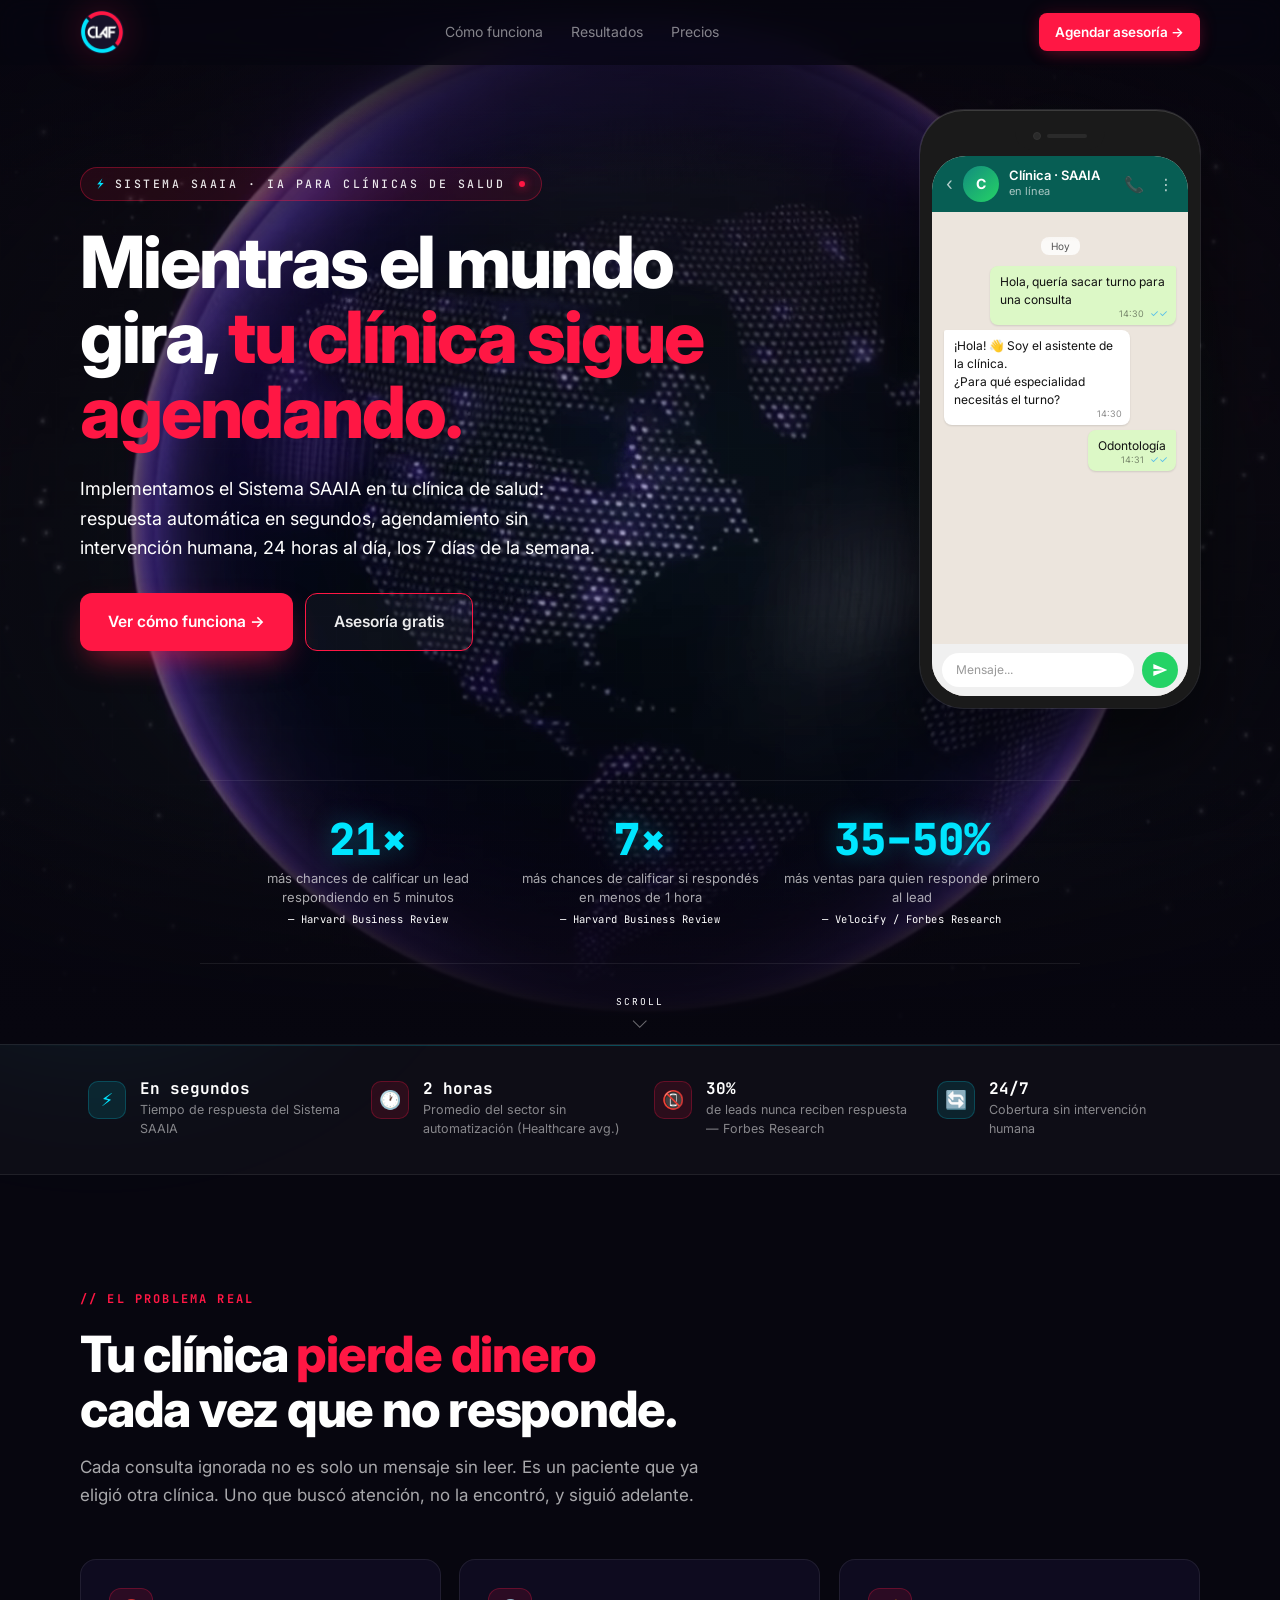
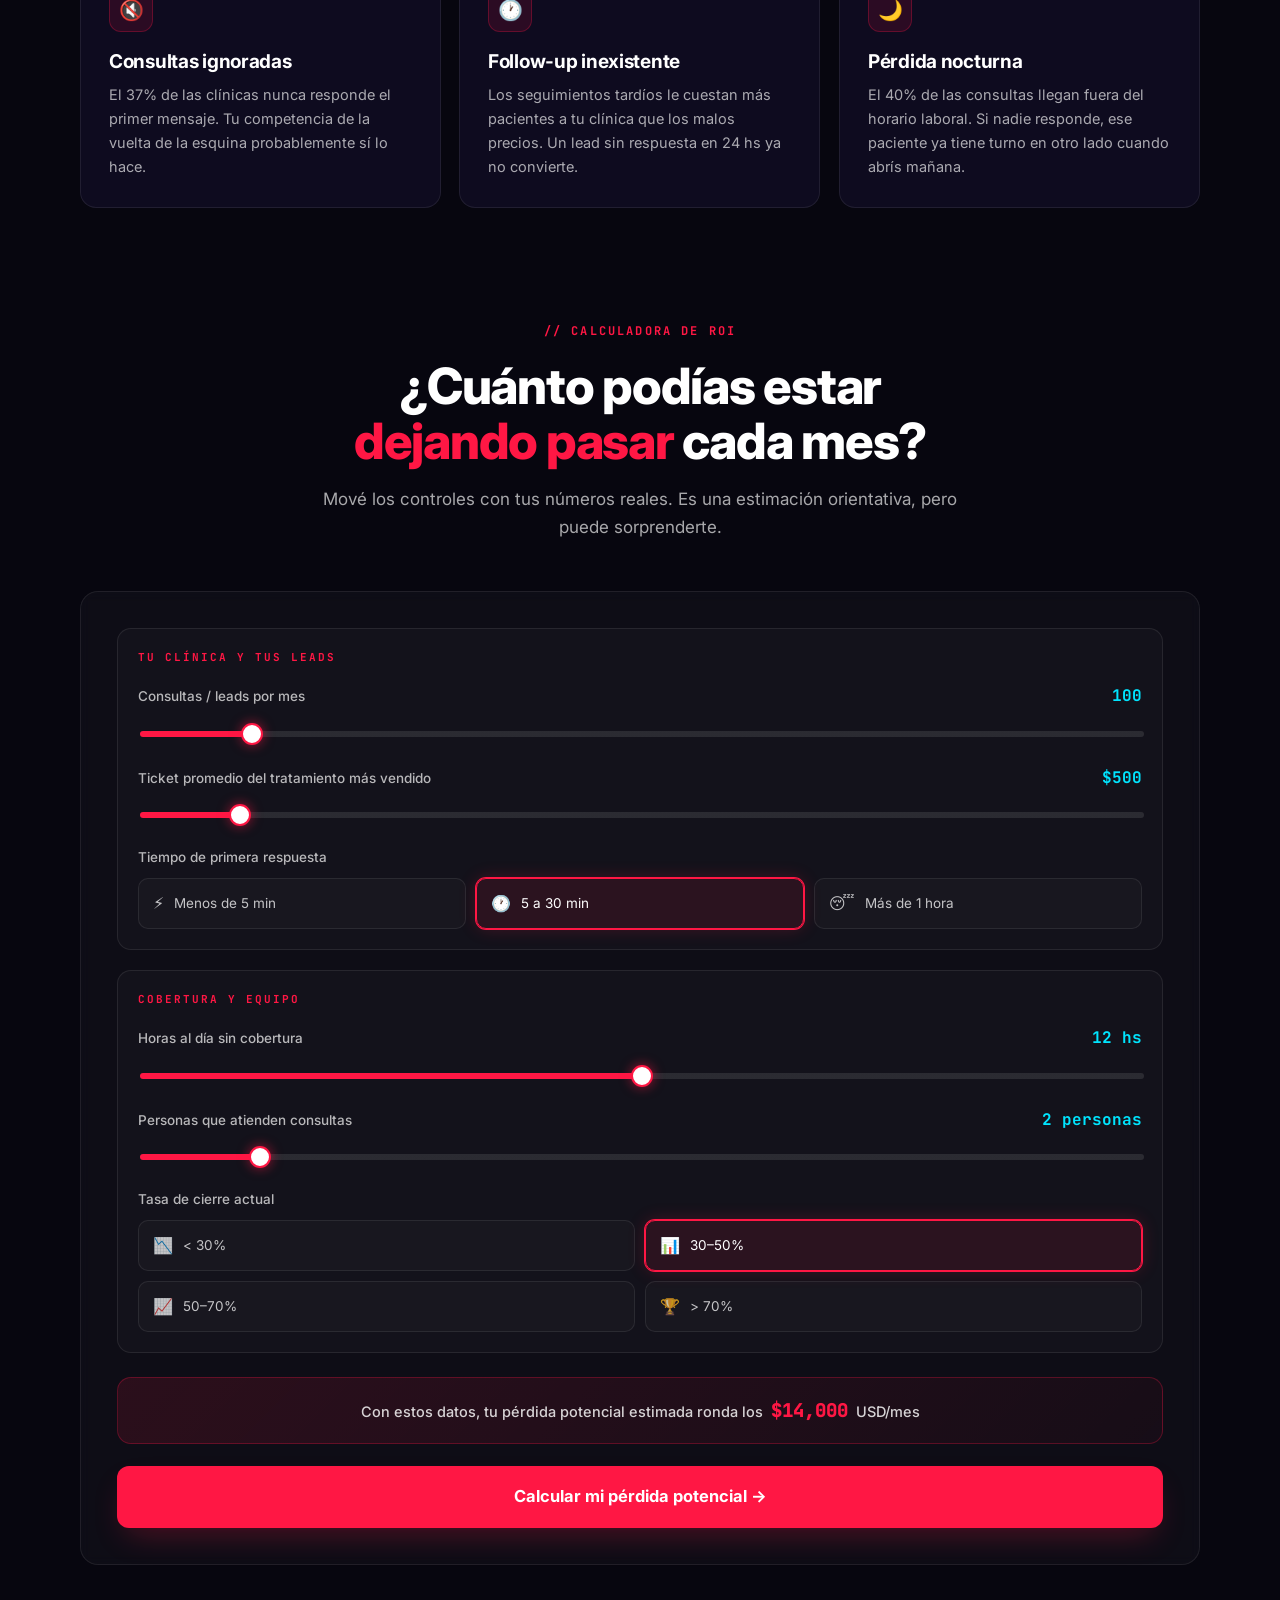
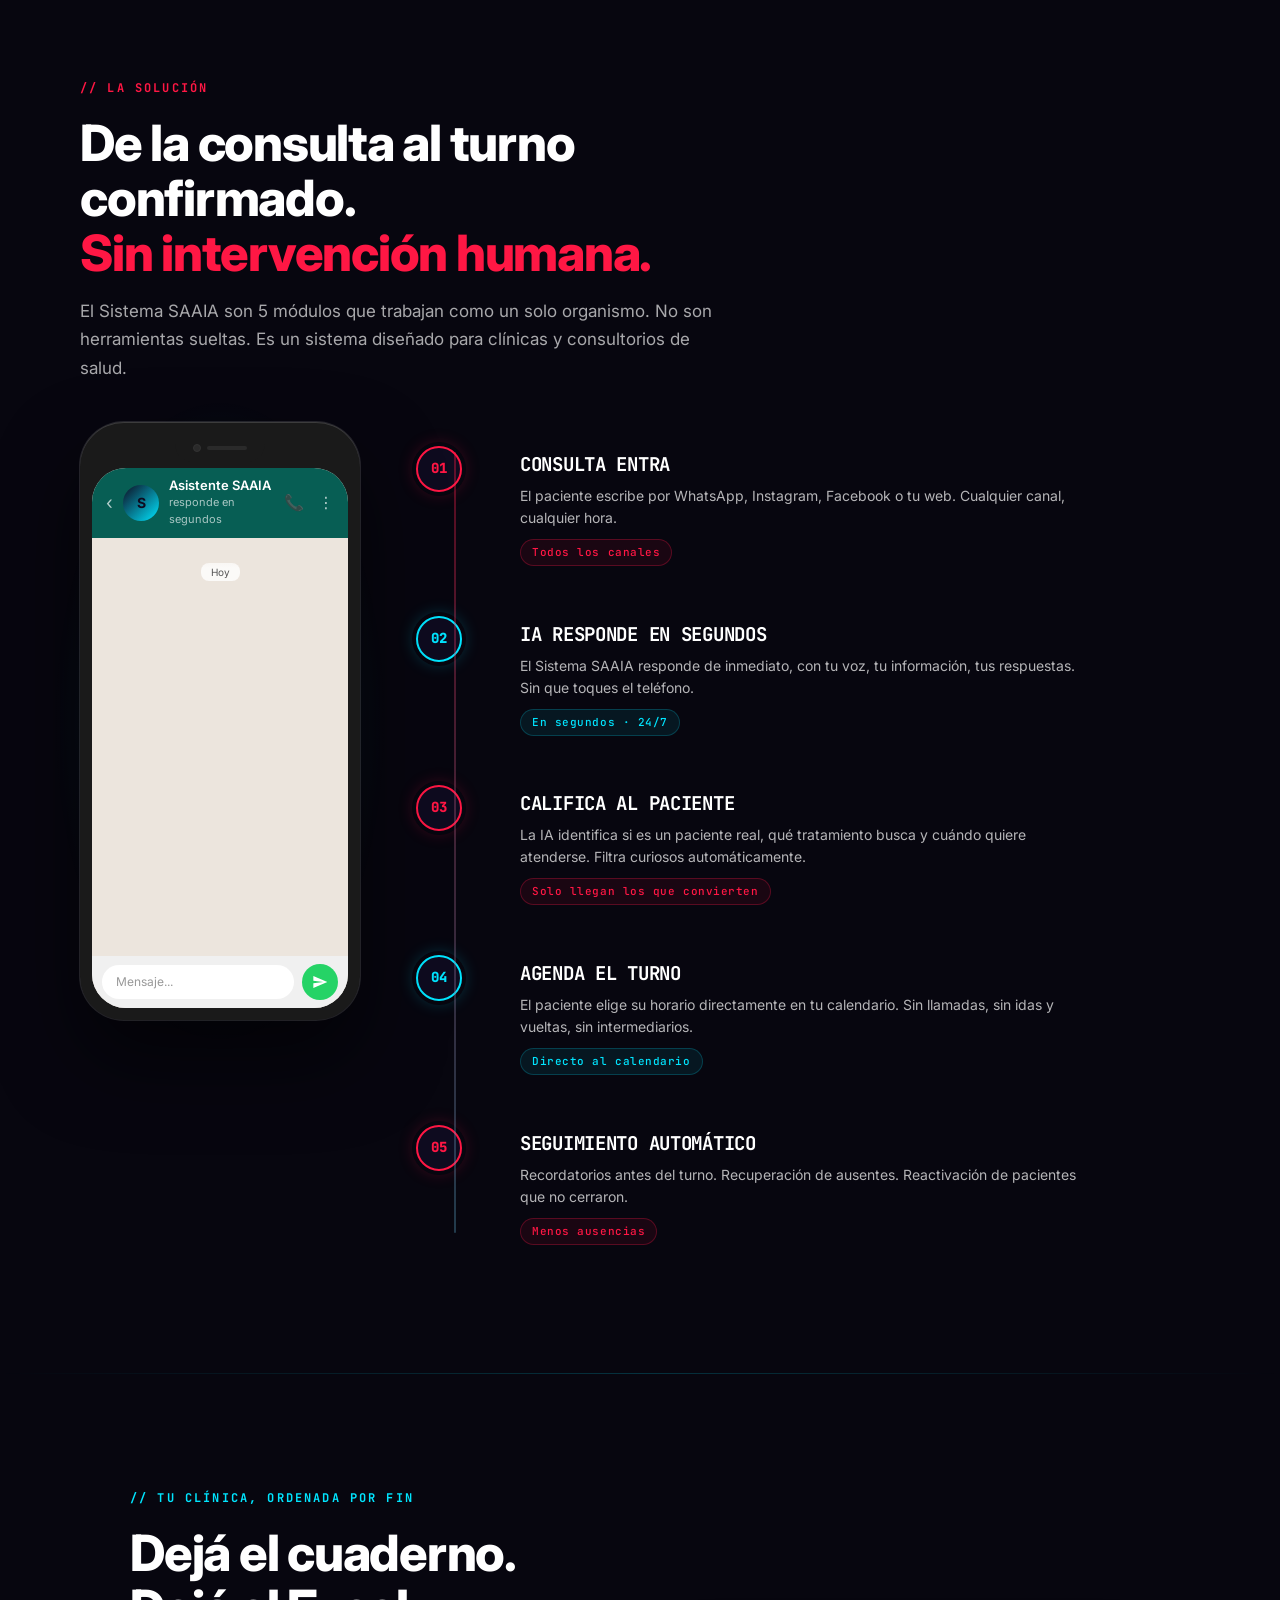
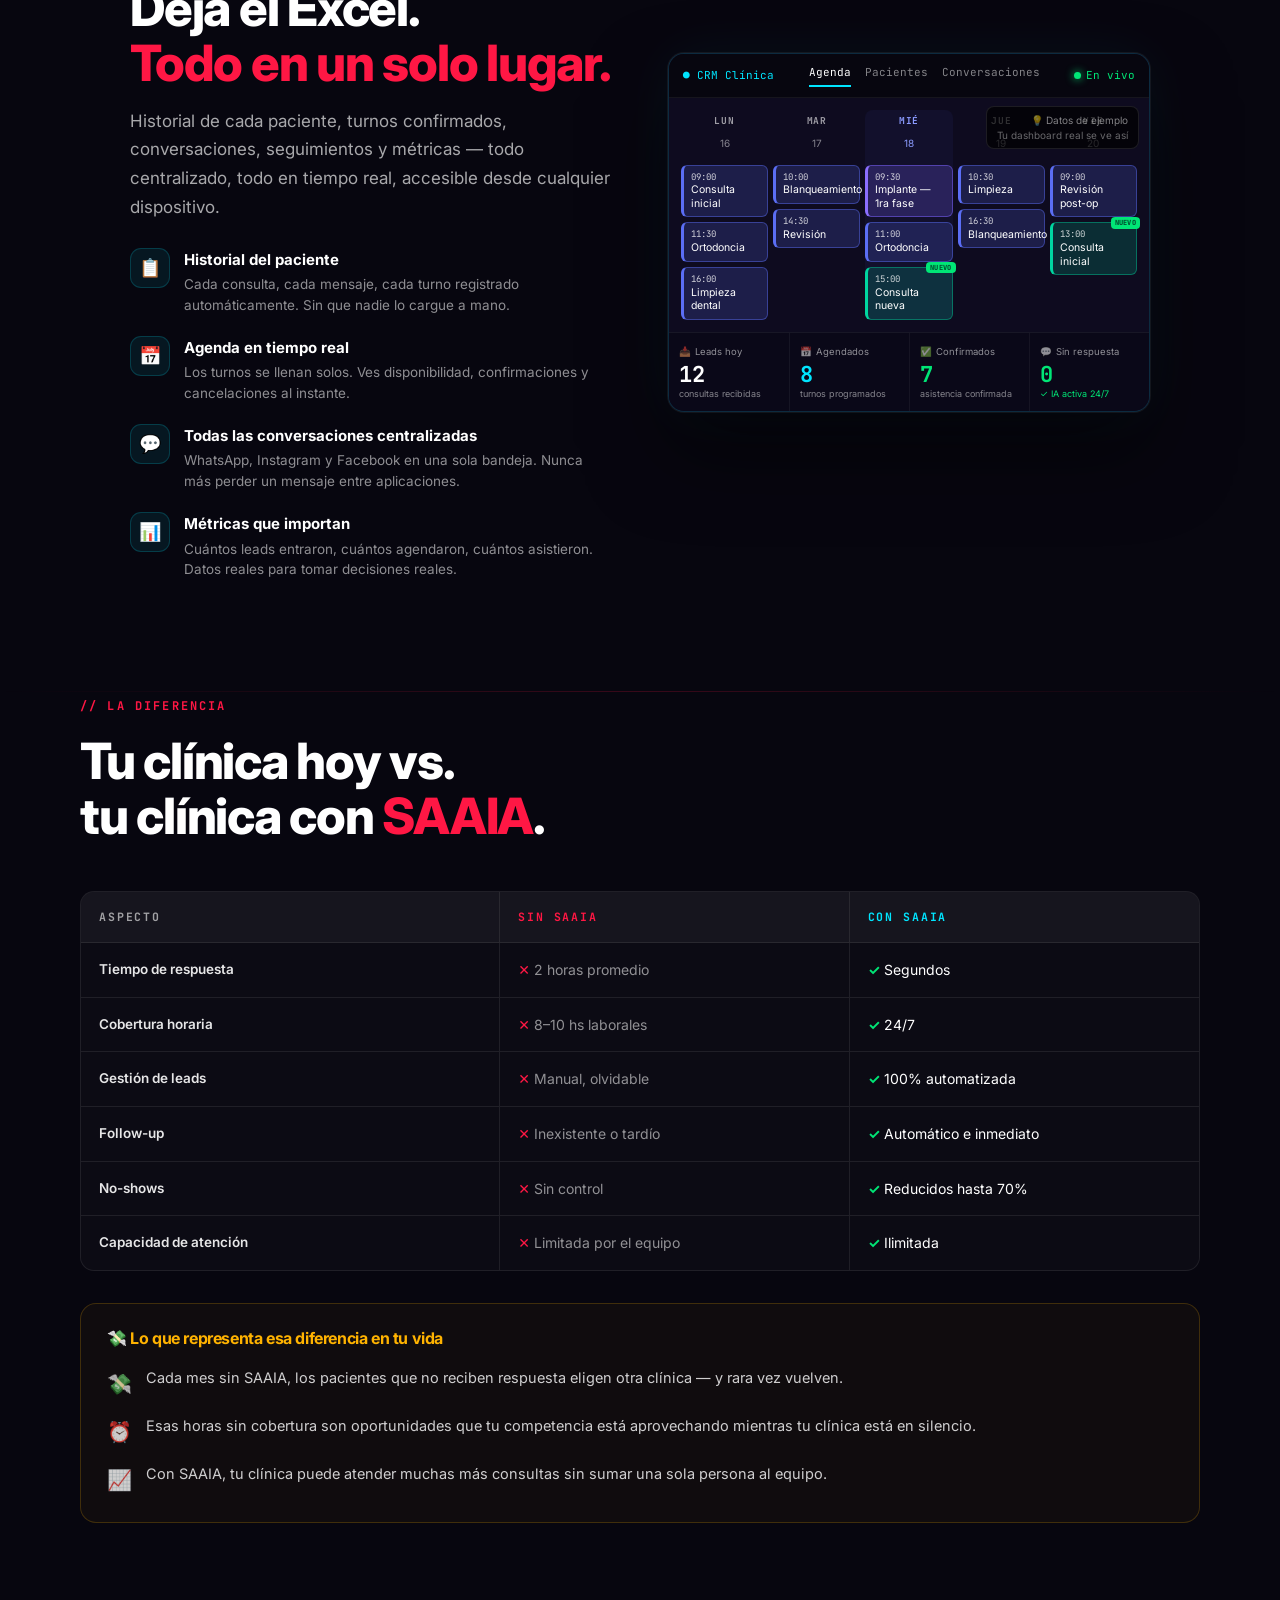
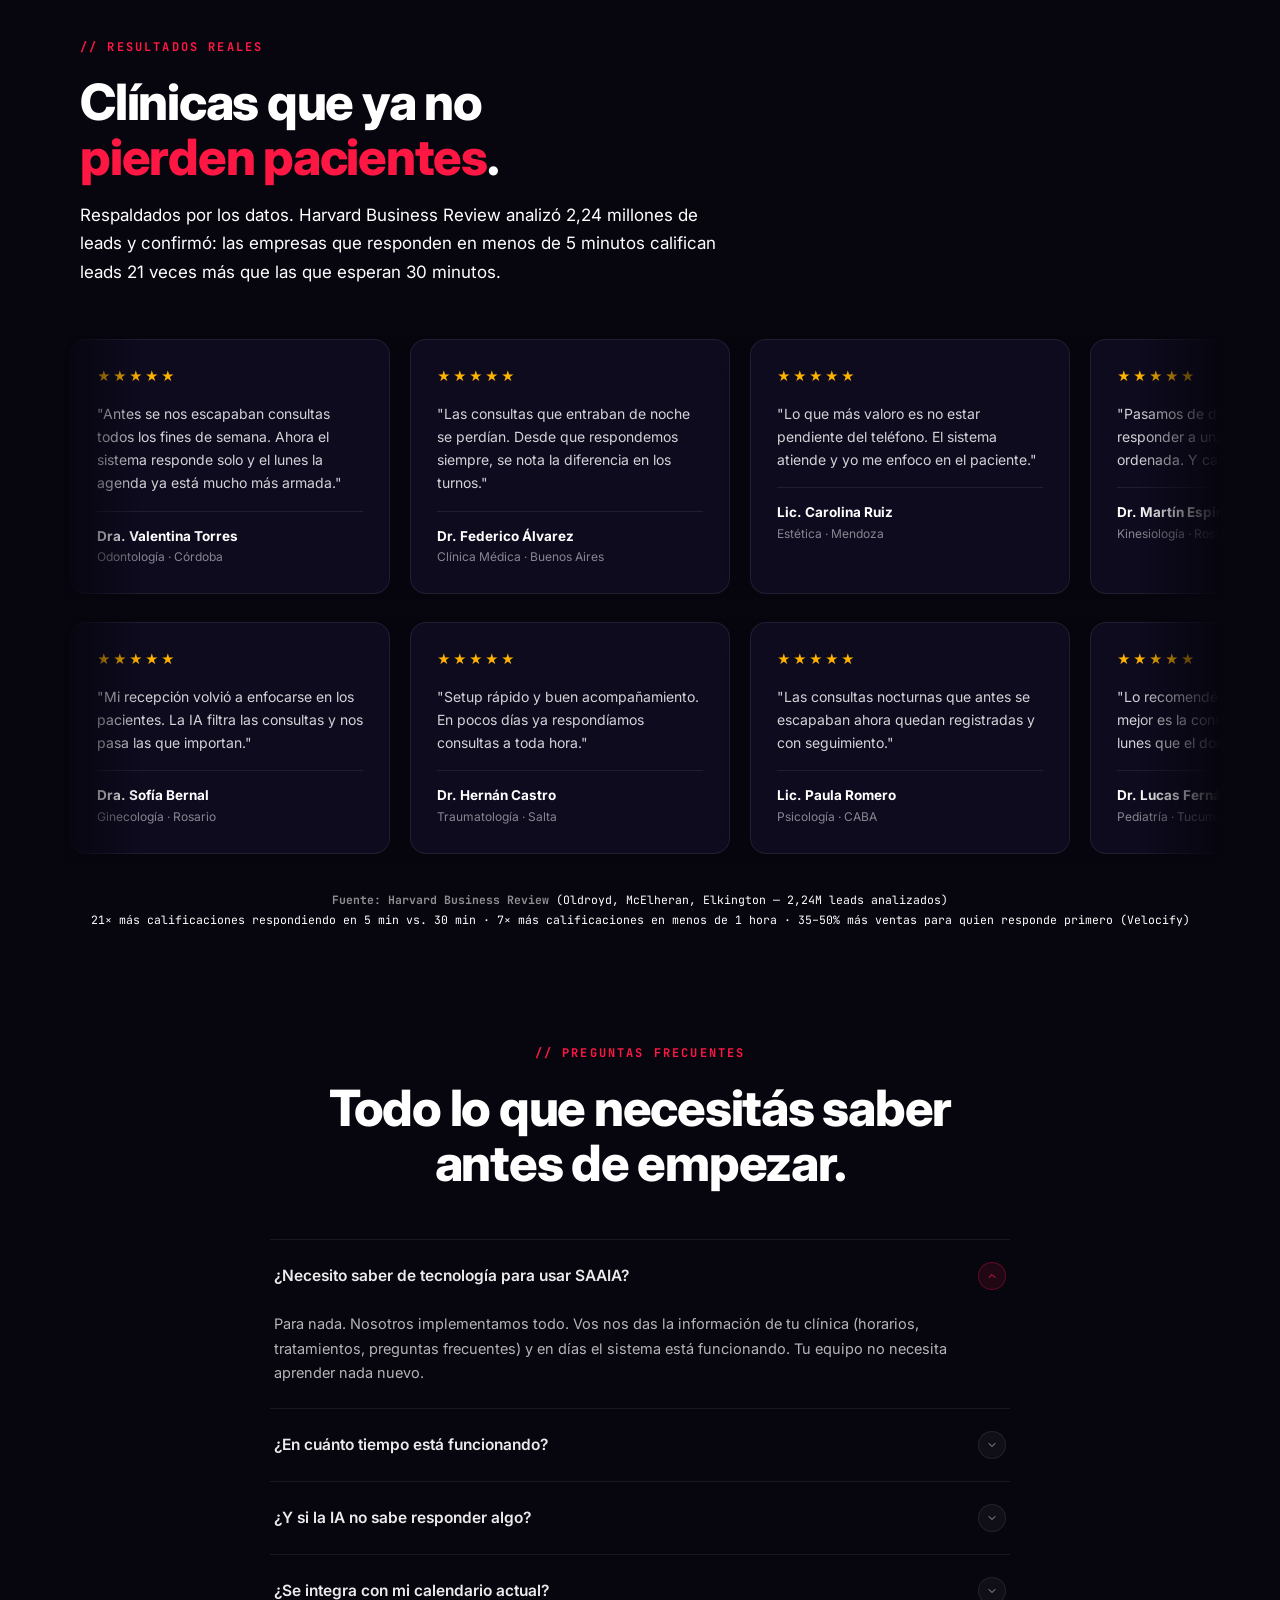
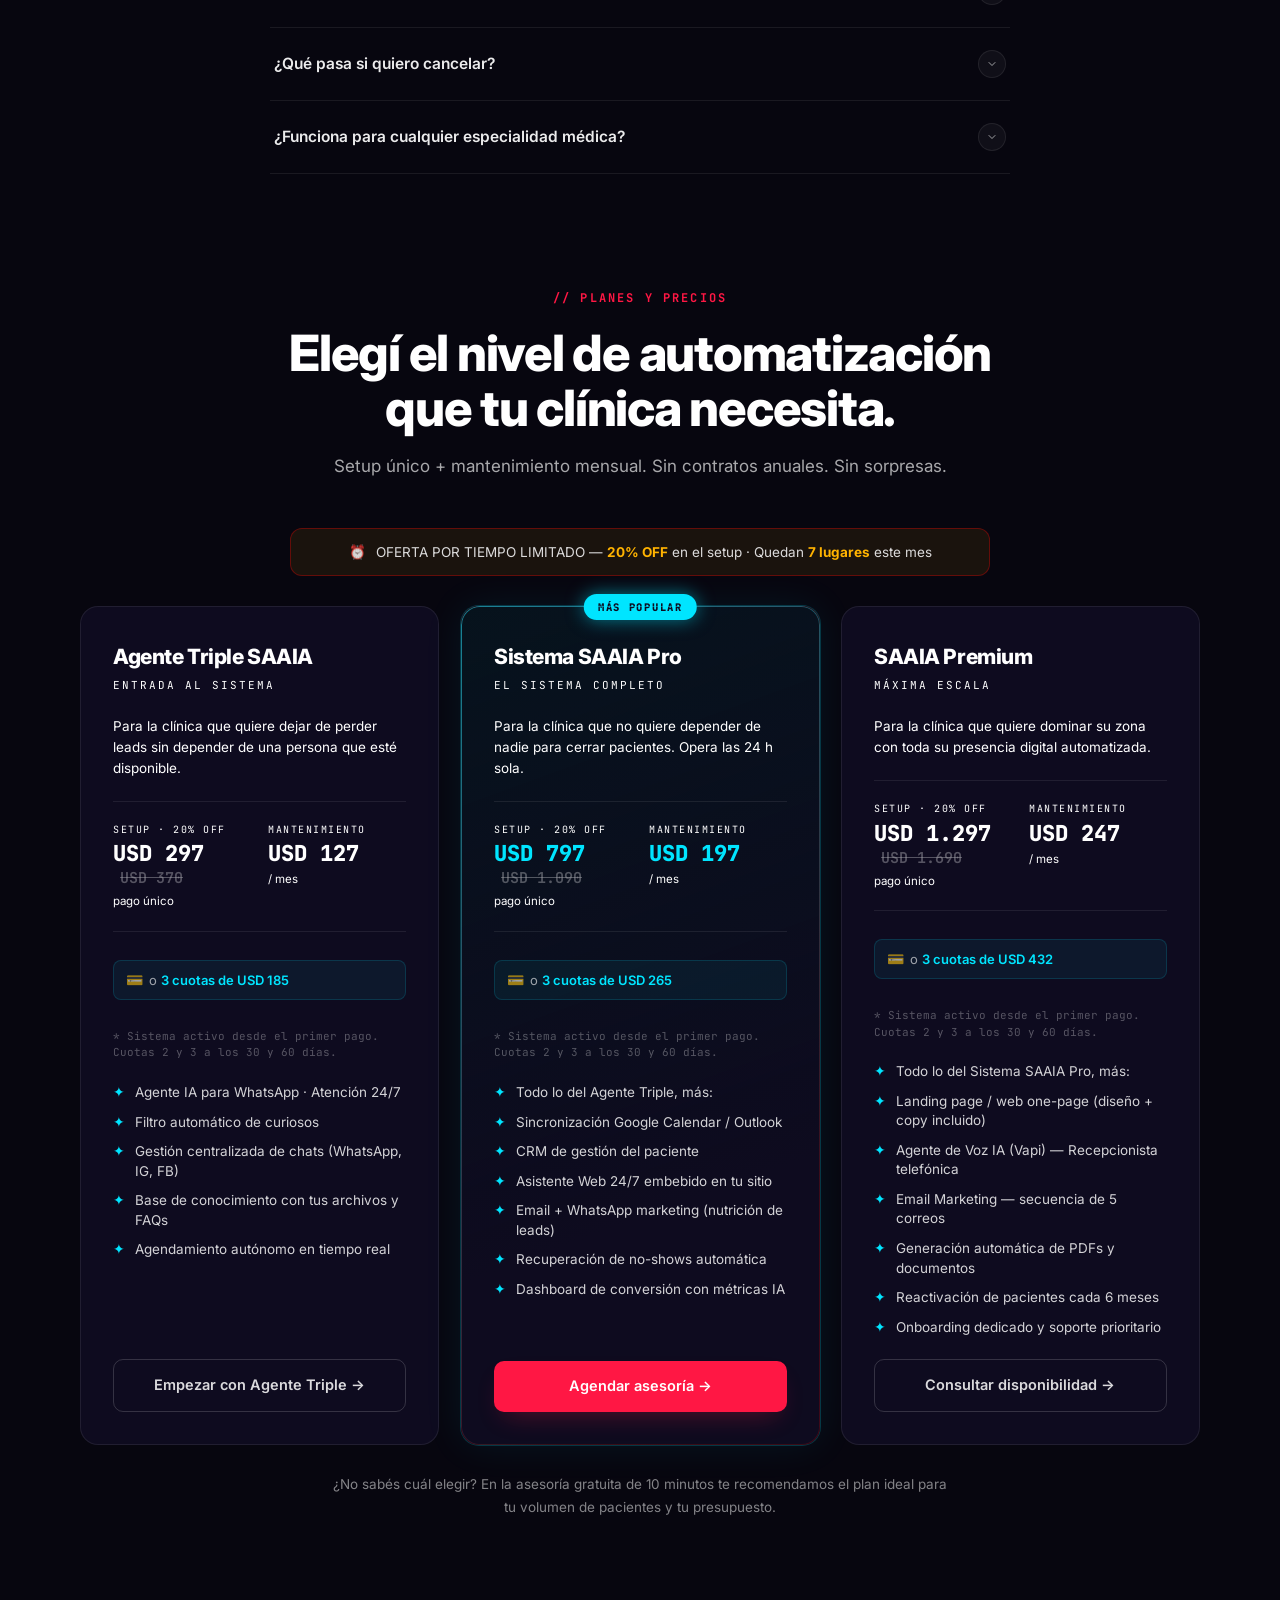
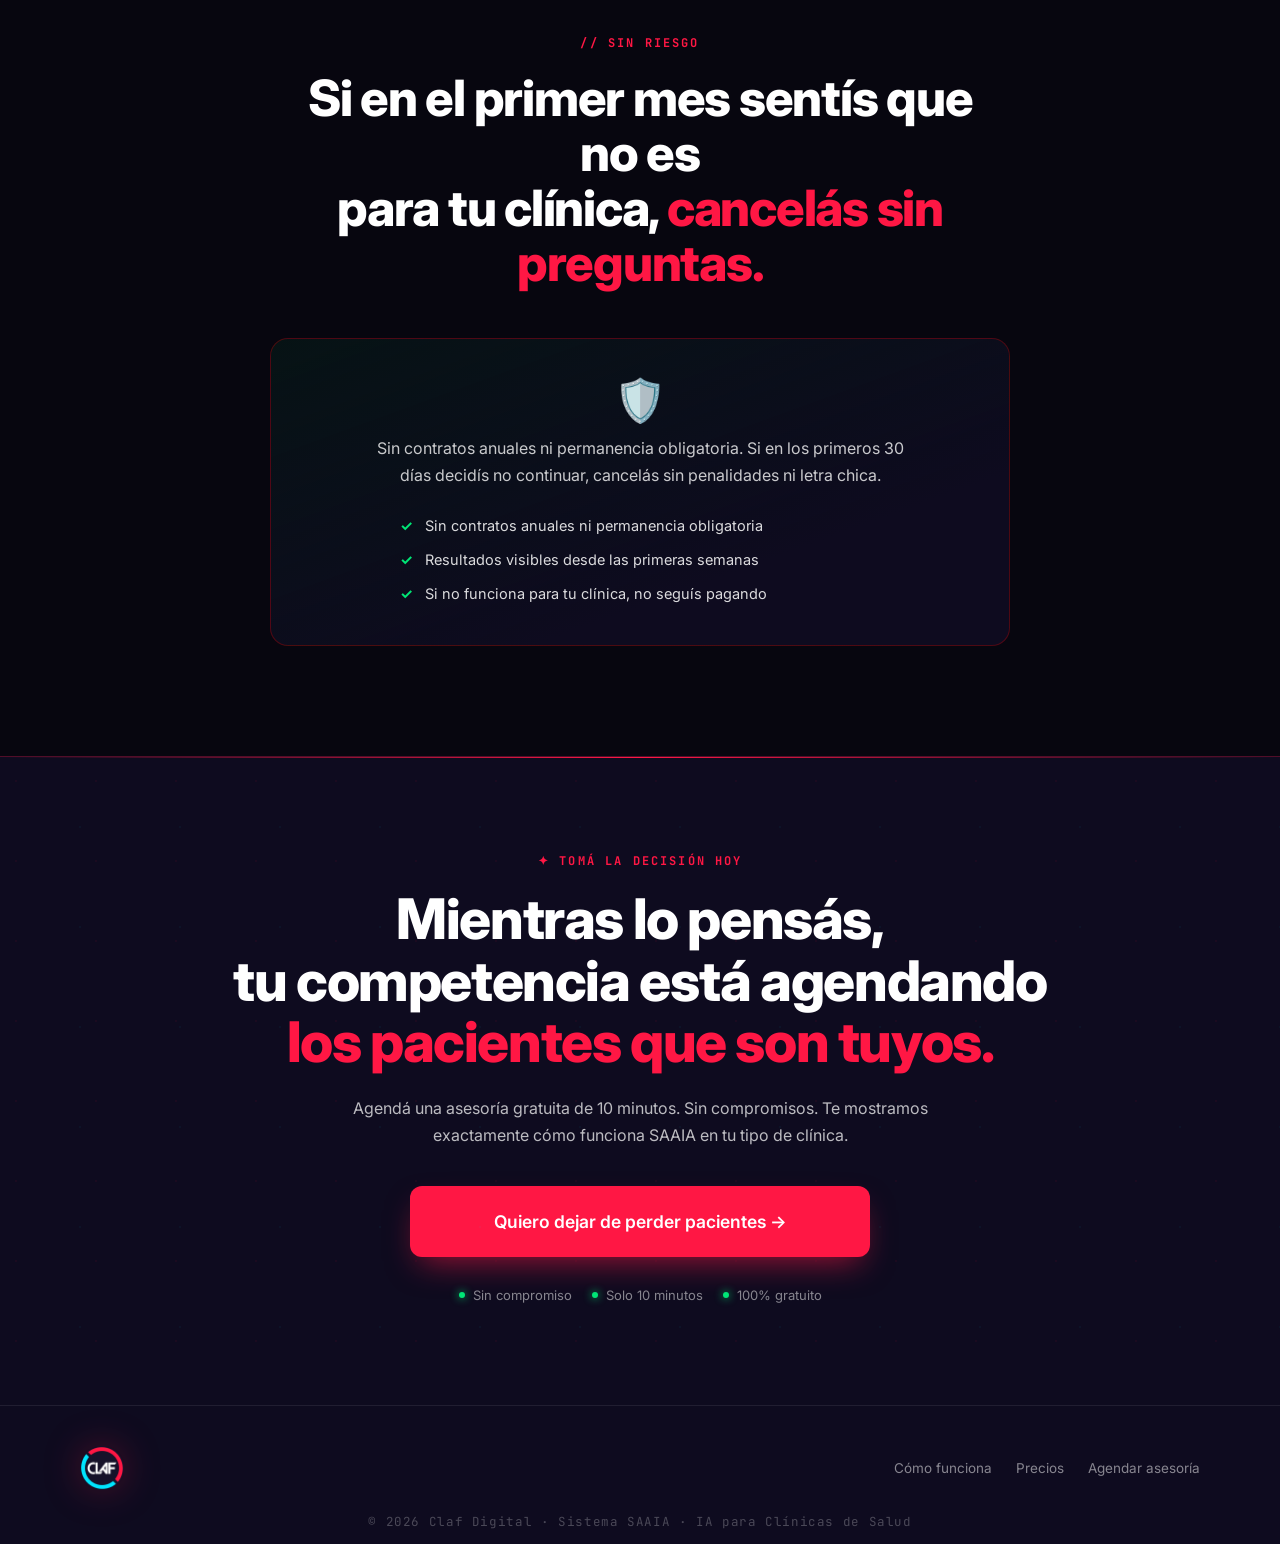
==== commit b7028fde: "Add files via upload" ====
--- a/index.html
+++ b/index.html
@@ -77,13 +77,13 @@
   .cal-h { text-align:center; padding:4px 0 6px; }
   .cal-h b { display:block; font-size:9.5px; font-family:var(--mono); letter-spacing:.08em; color:rgba(255,255,255,.6); }
   .cal-h span { font-size:10px; color:var(--muted); }
-  .cal-today { background:rgba(255,23,68,.04); border-radius:8px; }
-  .cal-today .cal-h b, .cal-today .cal-h span { color:var(--red); }
-  .cal-ev { position:relative; border-radius:6px; padding:6px 7px; font-size:10.5px; line-height:1.3; color:rgba(255,255,255,.92); }
-  .cal-ev .ev-t { display:block; font-family:var(--mono); font-size:9px; opacity:.75; }
-  .cal-ev.cyan { background:rgba(0,229,255,.10); border:1px solid rgba(0,229,255,.30); }
-  .cal-ev.red { background:rgba(255,23,68,.12); border:1px solid rgba(255,23,68,.35); }
-  .cal-ev.green { background:rgba(0,230,118,.10); border:1px solid rgba(0,230,118,.32); }
+  .cal-today { background:rgba(91,110,245,.06); border-radius:8px; }
+  .cal-today .cal-h b, .cal-today .cal-h span { color:#8B9BFF; }
+  .cal-ev { position:relative; border-radius:6px; padding:6px 7px; font-size:10.5px; line-height:1.3; color:#fff; }
+  .cal-ev .ev-t { display:block; font-family:var(--mono); font-size:9px; opacity:.8; }
+  .cal-ev.cyan { background:rgba(91,110,245,.20); border:1px solid rgba(91,110,245,.45); border-left:3px solid #5B6EF5; }
+  .cal-ev.red { background:rgba(124,99,255,.22); border:1px solid rgba(124,99,255,.5); border-left:3px solid #8B6EFF; }
+  .cal-ev.green { background:rgba(0,200,150,.18); border:1px solid rgba(0,200,150,.45); border-left:3px solid #00D6A0; }
   .ev-badge { position:absolute; top:-6px; right:-4px; background:var(--green); color:#053; font-size:7px; font-weight:800; font-family:var(--mono); padding:1px 4px; border-radius:4px; letter-spacing:.04em; }
   .cal-new { transition:opacity .3s ease; }
   .dm-metrics { display:grid; grid-template-columns:repeat(4,1fr); background:#0a0818; border-top:1px solid rgba(255,255,255,.06); }
@@ -1021,8 +1021,7 @@
         <div class="plan-prices">
           <div>
             <div class="plan-pblock-label" style="color: rgb(255, 255, 255)">SETUP · 20% OFF</div>
-            <div class="plan-pblock-val" style="color: rgb(0, 229, 255)">USD 797
-USD 1.090</div>
+            <div class="plan-pblock-val" style="color: rgb(0, 229, 255)">USD 797 <s class="plan-strike">USD 1.090</s></div>
             <div class="plan-pblock-meta" style="color: rgb(255, 255, 255)">pago único</div>
           </div>
           <div>
@@ -1057,8 +1056,7 @@
         <div class="plan-prices">
           <div>
             <div class="plan-pblock-label" style="color: rgb(255, 255, 255)">SETUP · 20% OFF</div>
-            <div class="plan-pblock-val">USD 1.297
-USD 1.690</div>
+            <div class="plan-pblock-val">USD 1.297 <s class="plan-strike">USD 1.690</s></div>
             <div class="plan-pblock-meta" style="color: rgb(255, 255, 255)">pago único</div>
           </div>
           <div>
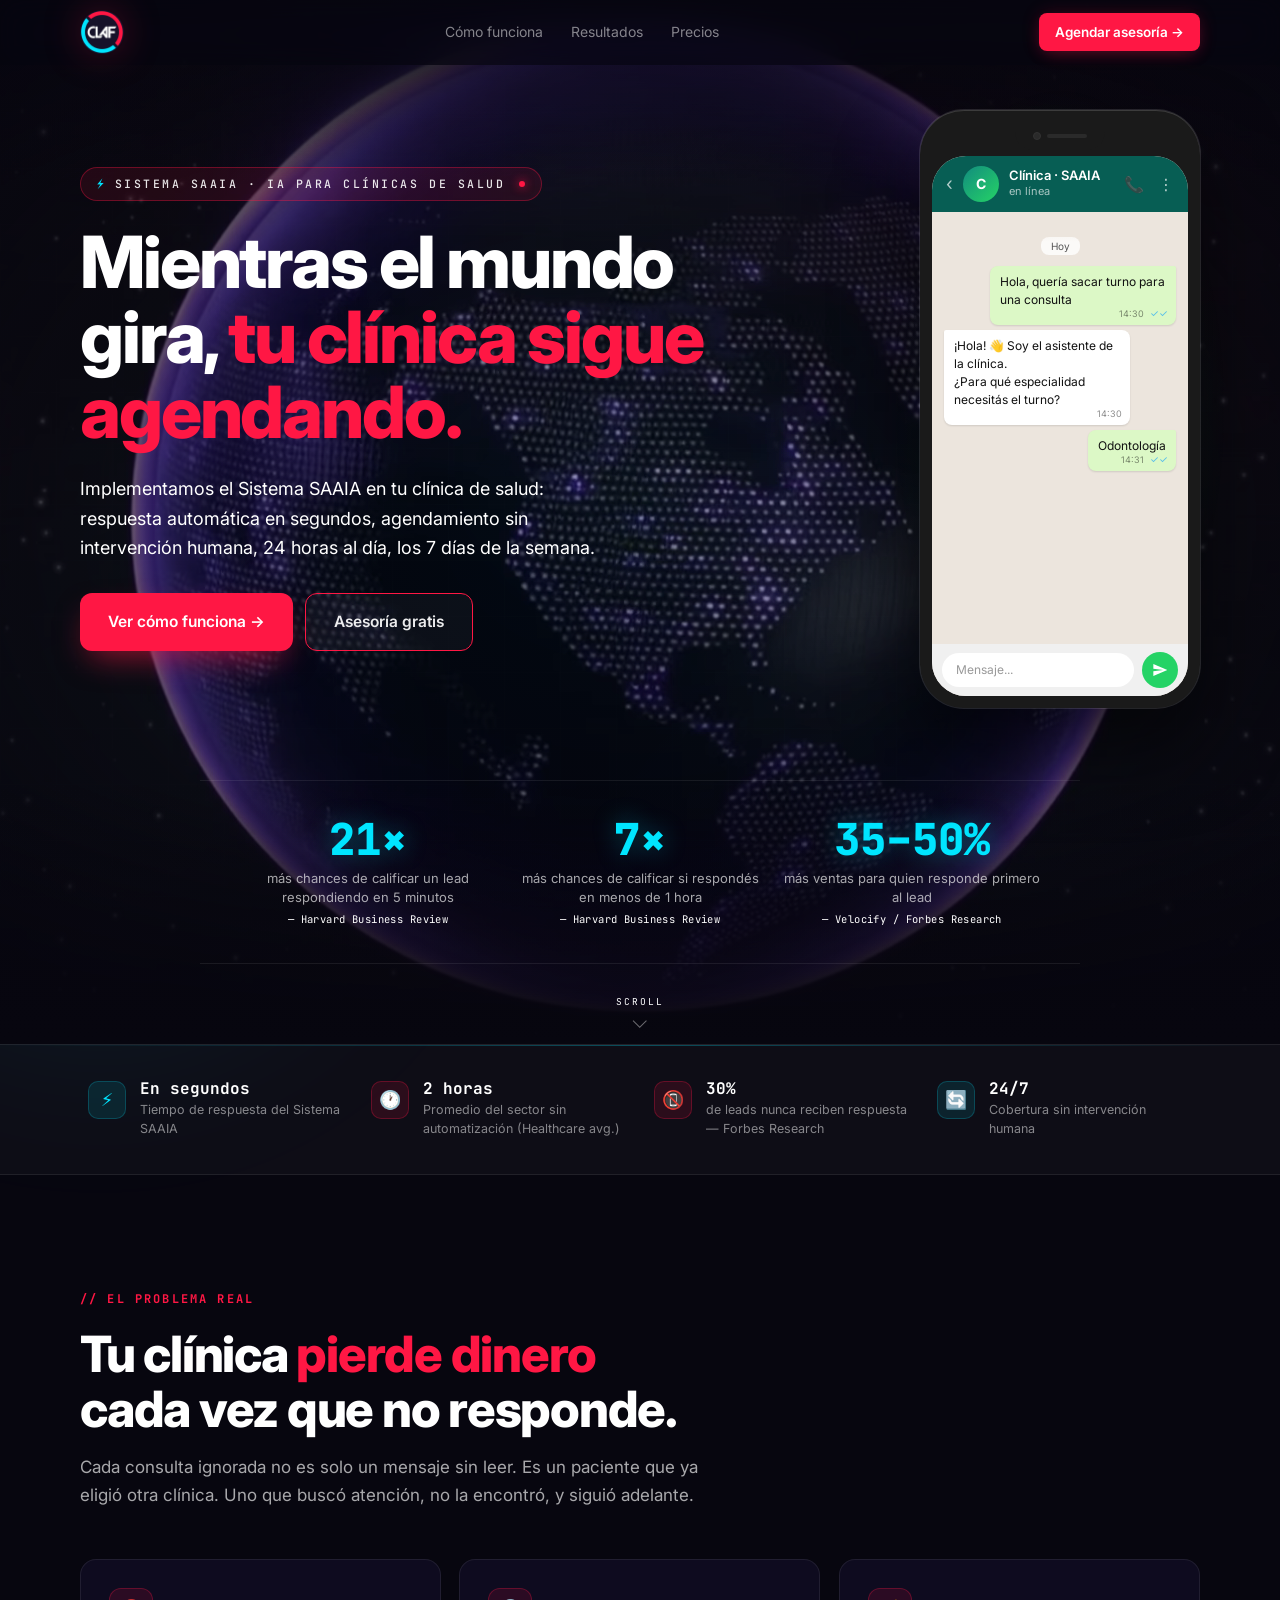
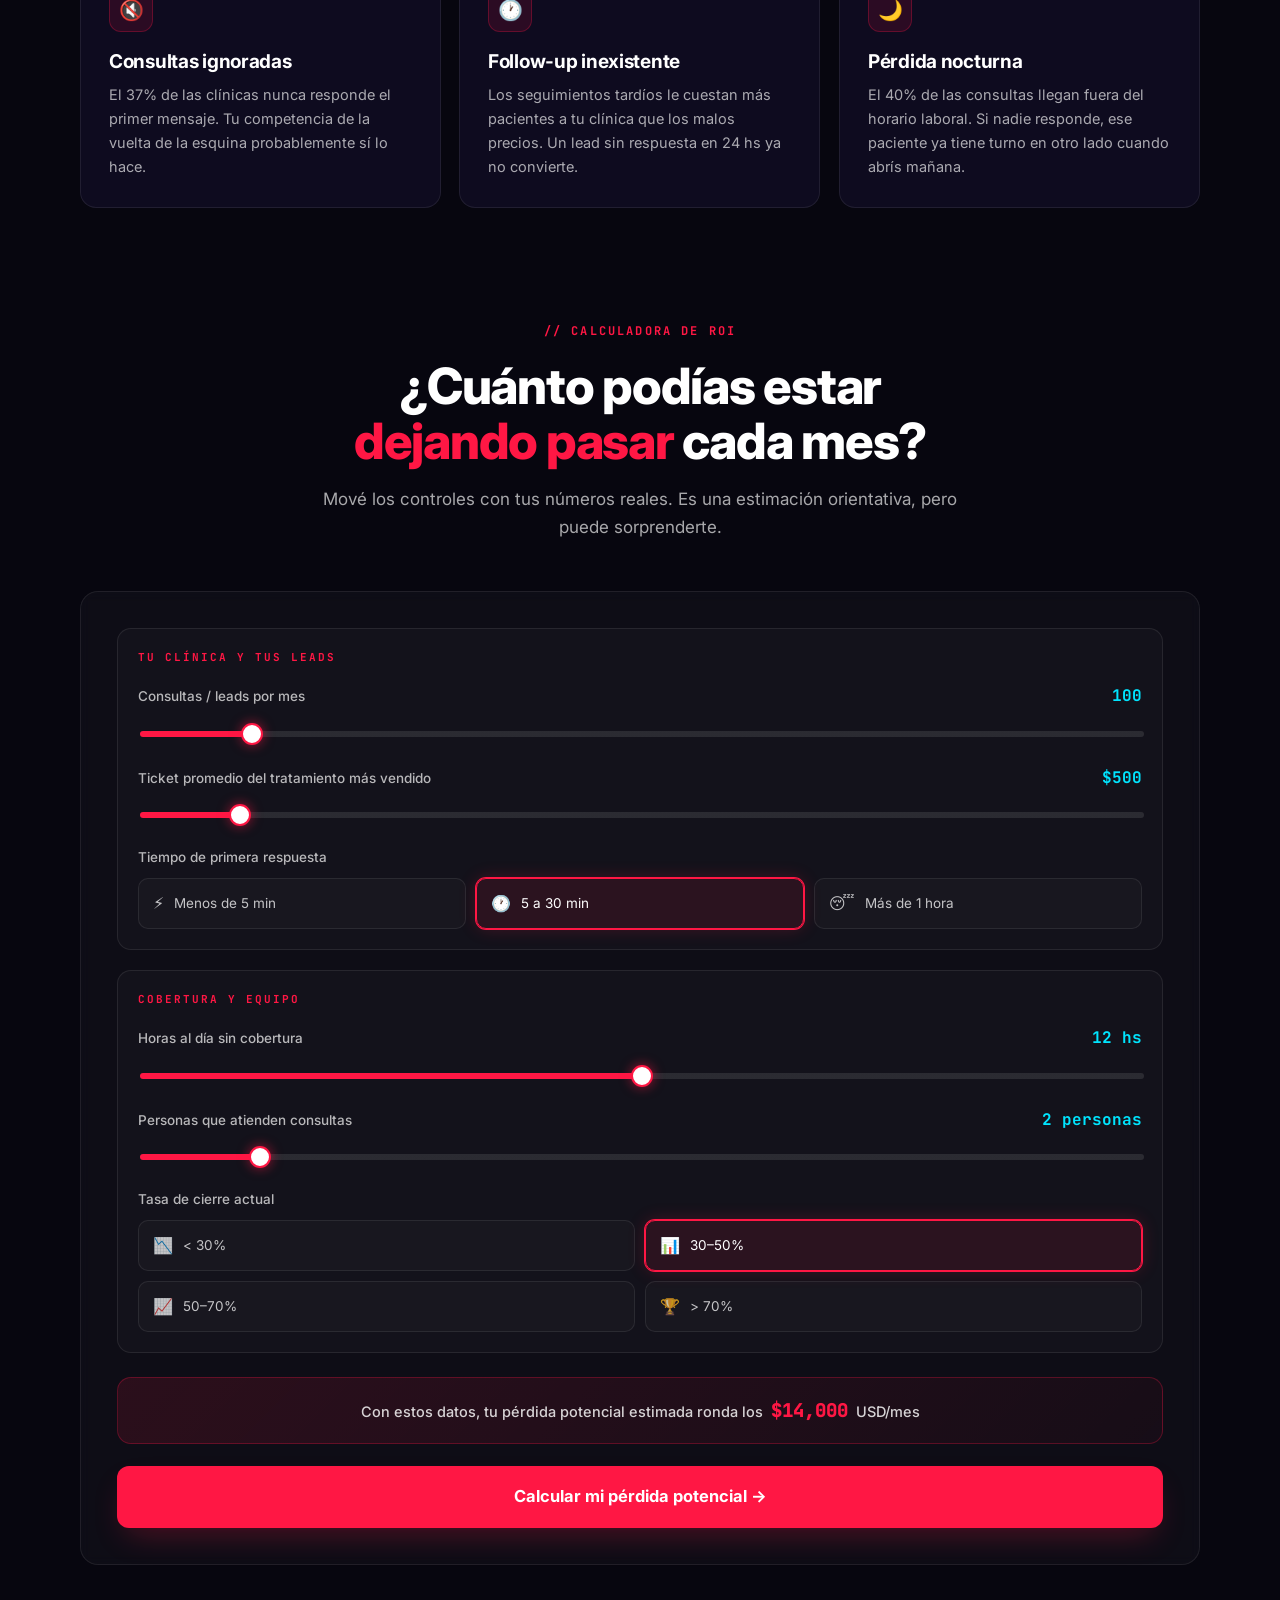
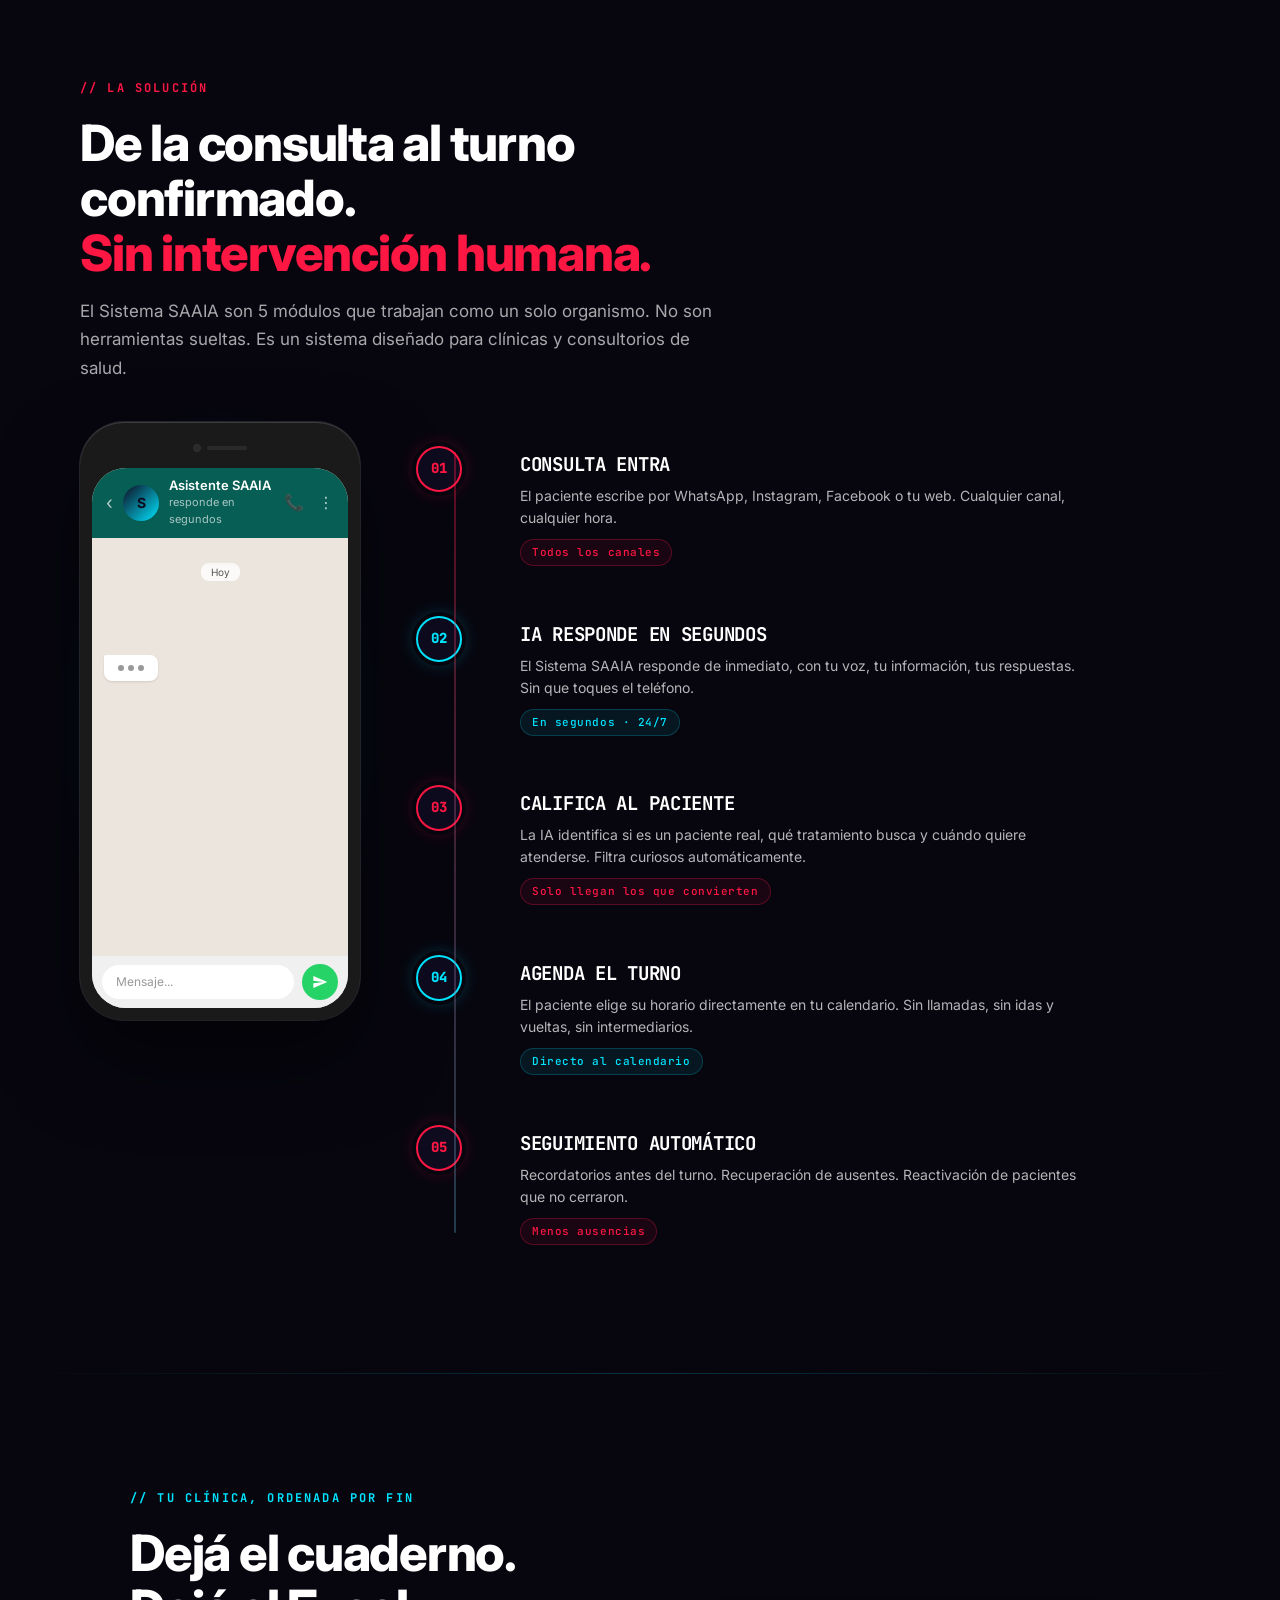
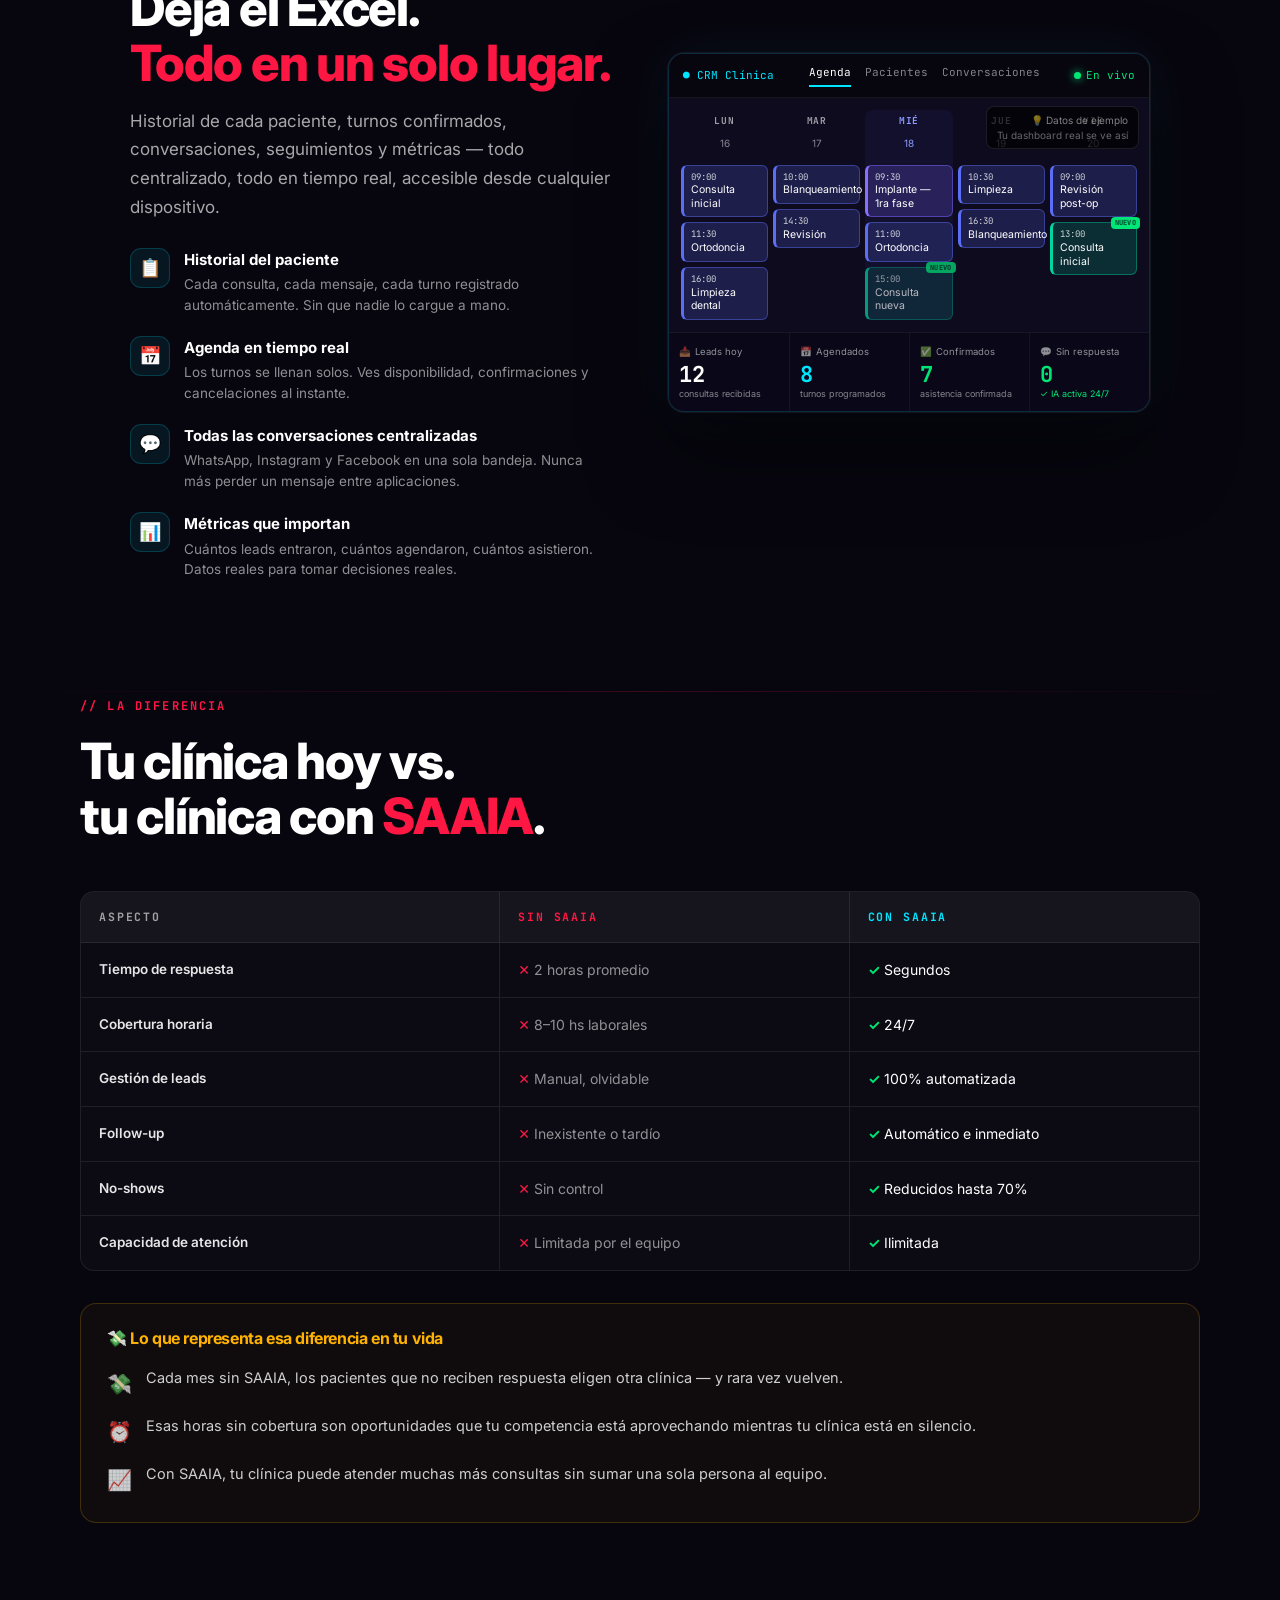
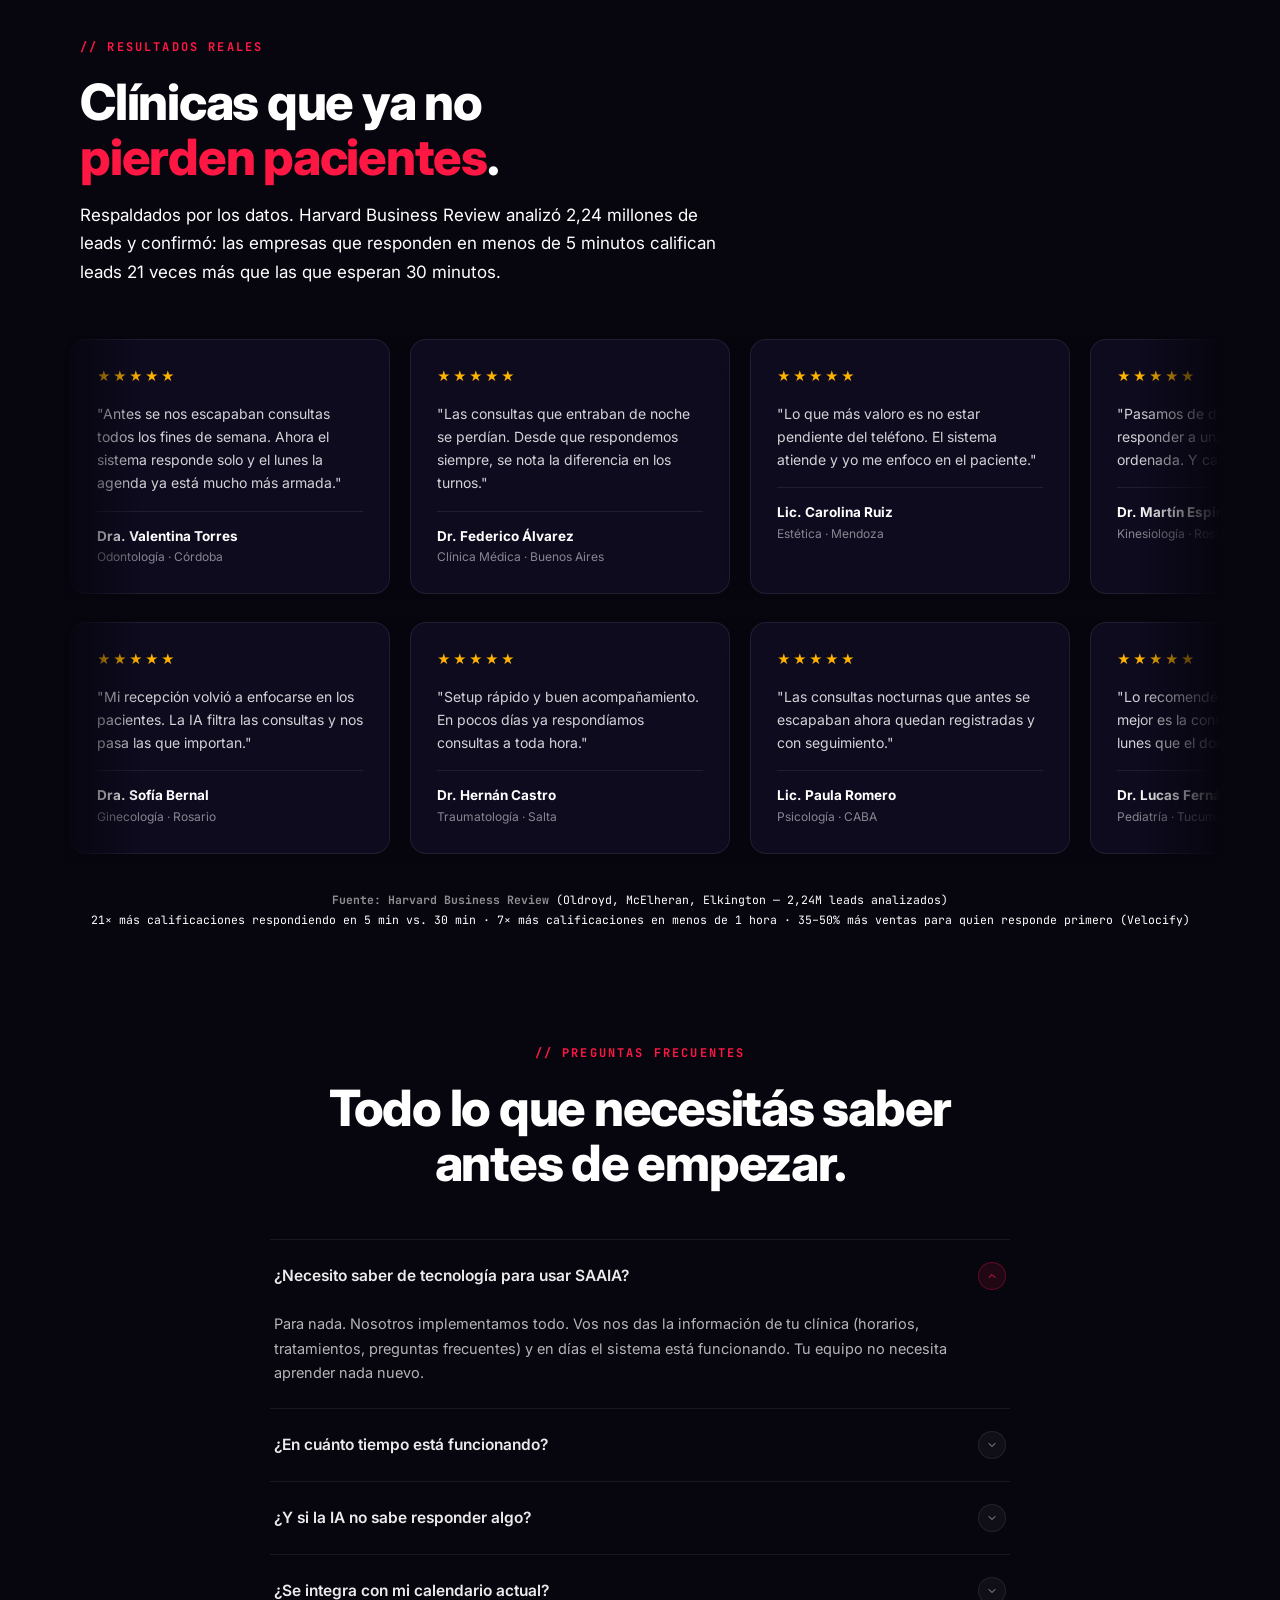
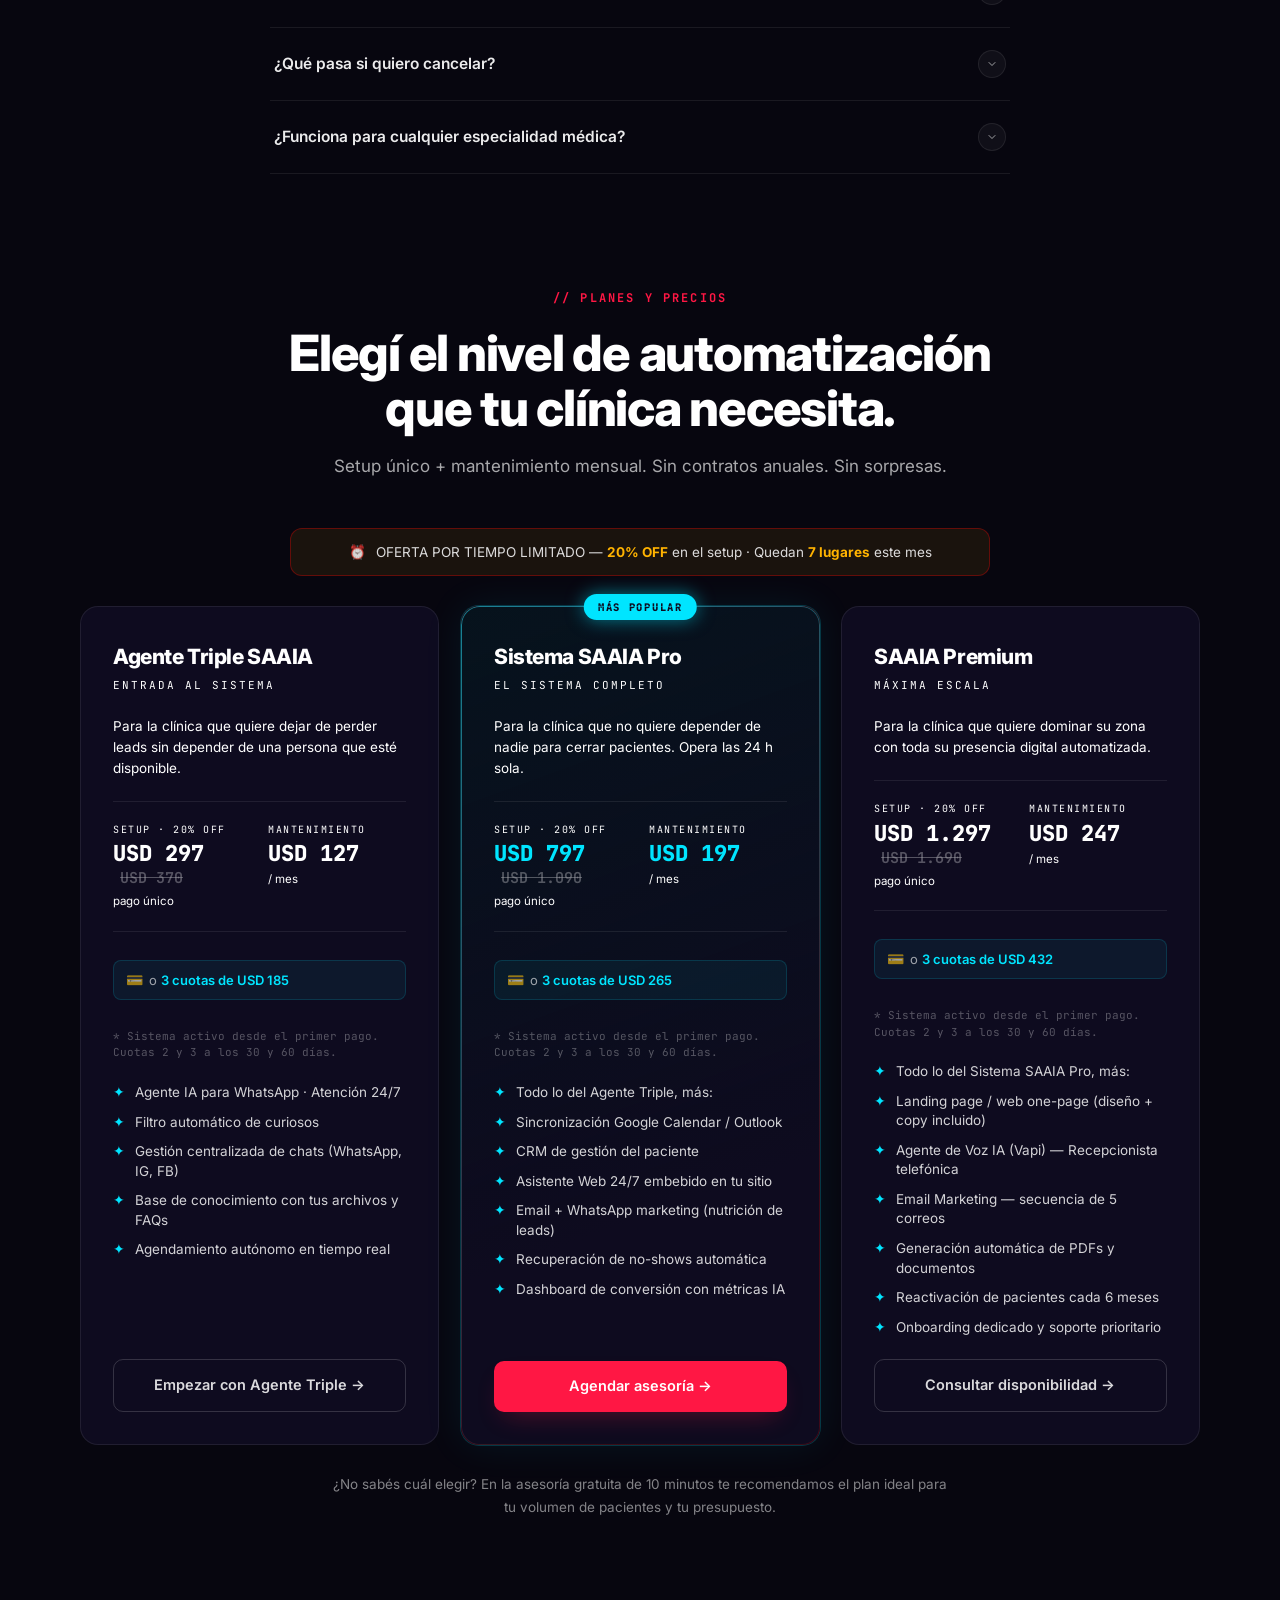
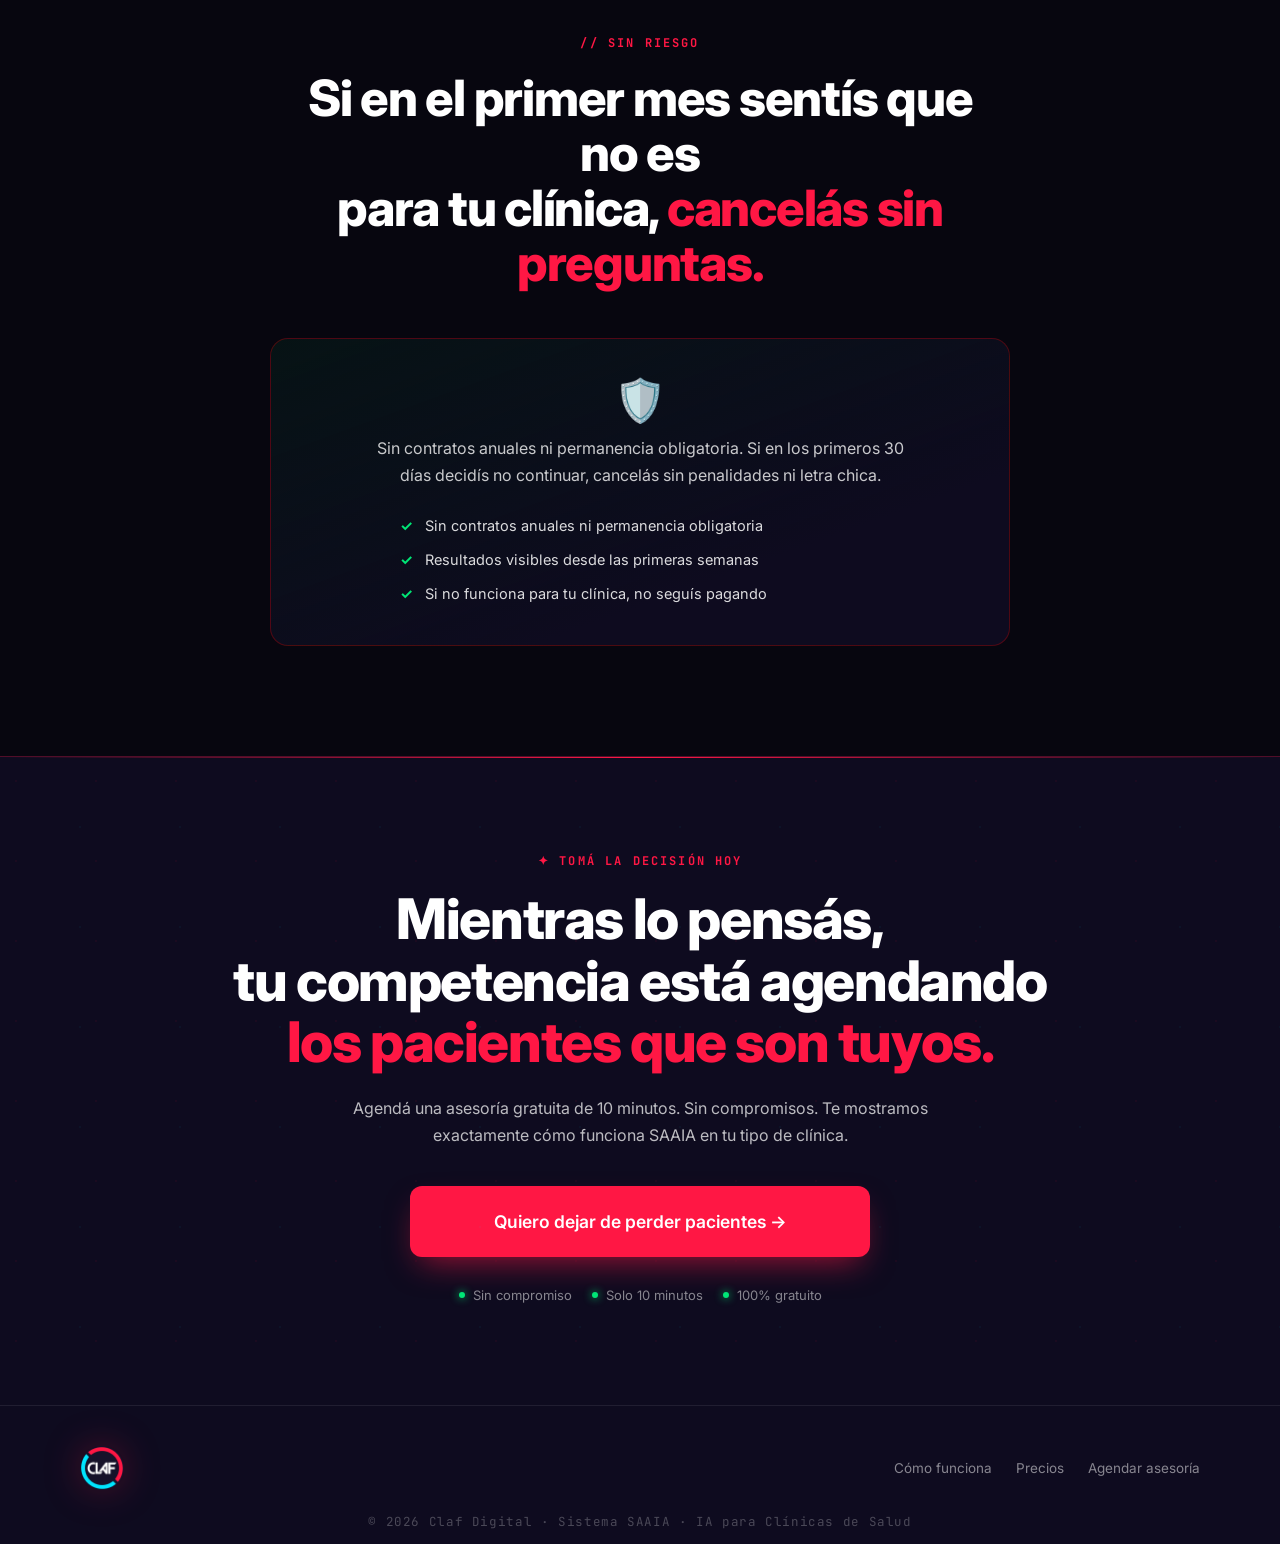
==== commit a4f95ebe: "Add files via upload" ====
--- a/index.html
+++ b/index.html
@@ -277,21 +277,11 @@
       <a href="#precios">Precios</a>
     </div>
     <div style="display:flex;align-items:center;gap:14px;">
-      <a href="https://calendly.com/claudiocaf87/consultoria" target="_blank" rel="noopener noreferrer" class="nav-cta" style="display:none" id="nav-cta-d">Agendar asesoría →</a>
-      <button class="burger" type="button" aria-label="Menú">
-        <span></span><span></span><span></span>
-      </button>
+      <a href="https://calendly.com/claudiocaf87/consultoria" target="_blank" rel="noopener noreferrer" class="nav-cta" id="nav-cta-d">Agendar asesoría →</a>
     </div>
   </div>
 </nav>
 <style>@media (min-width: 900px) { #nav-cta-d { display: inline-flex !important; } }</style>
-
-<div class="mobile-menu" aria-hidden="true">
-  <a href="#como-funciona">Cómo funciona</a>
-  <a href="#resultados">Resultados</a>
-  <a href="#precios">Precios</a>
-  <a href="https://calendly.com/claudiocaf87/consultoria" target="_blank" rel="noopener noreferrer" class="nav-cta">Agendar asesoría →</a>
-</div>
 
 <!-- ============================ 1. HERO ============================ -->
 <section id="top" class="hero" data-screen-label="01 Hero">
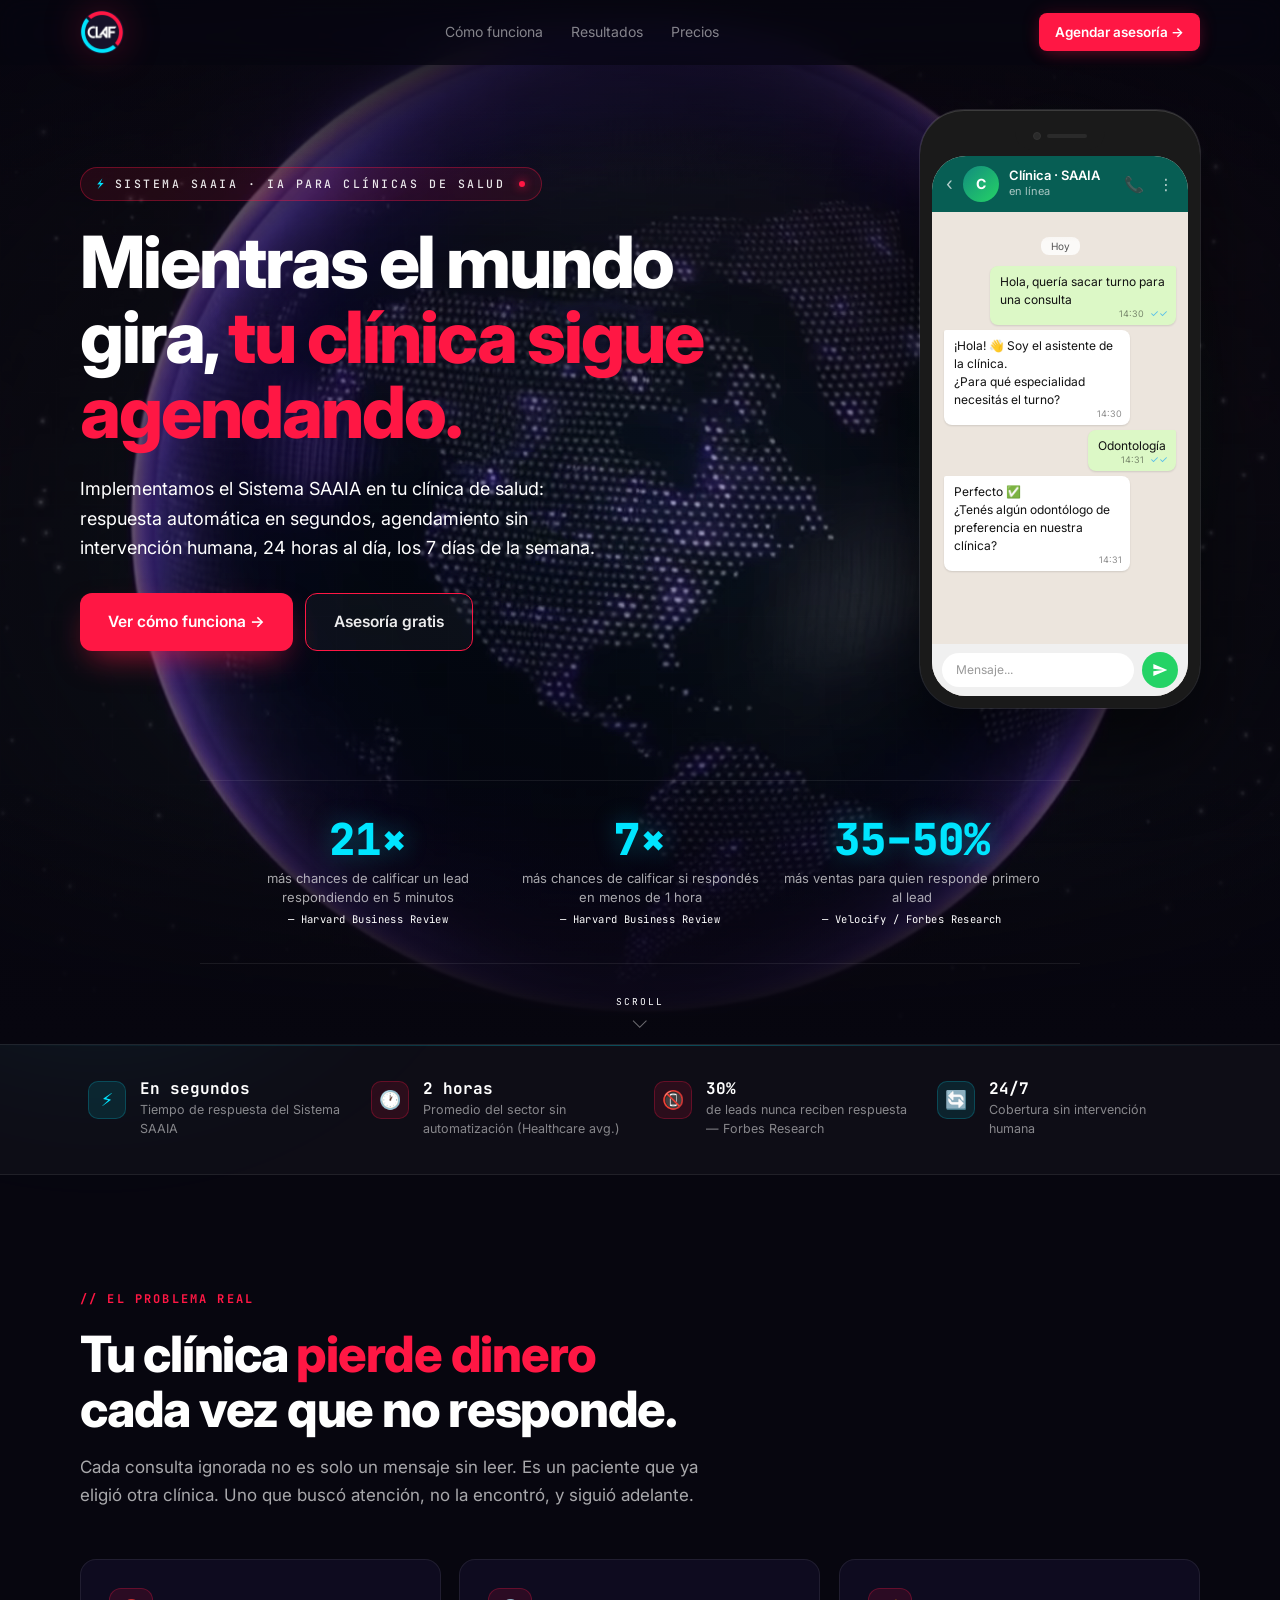
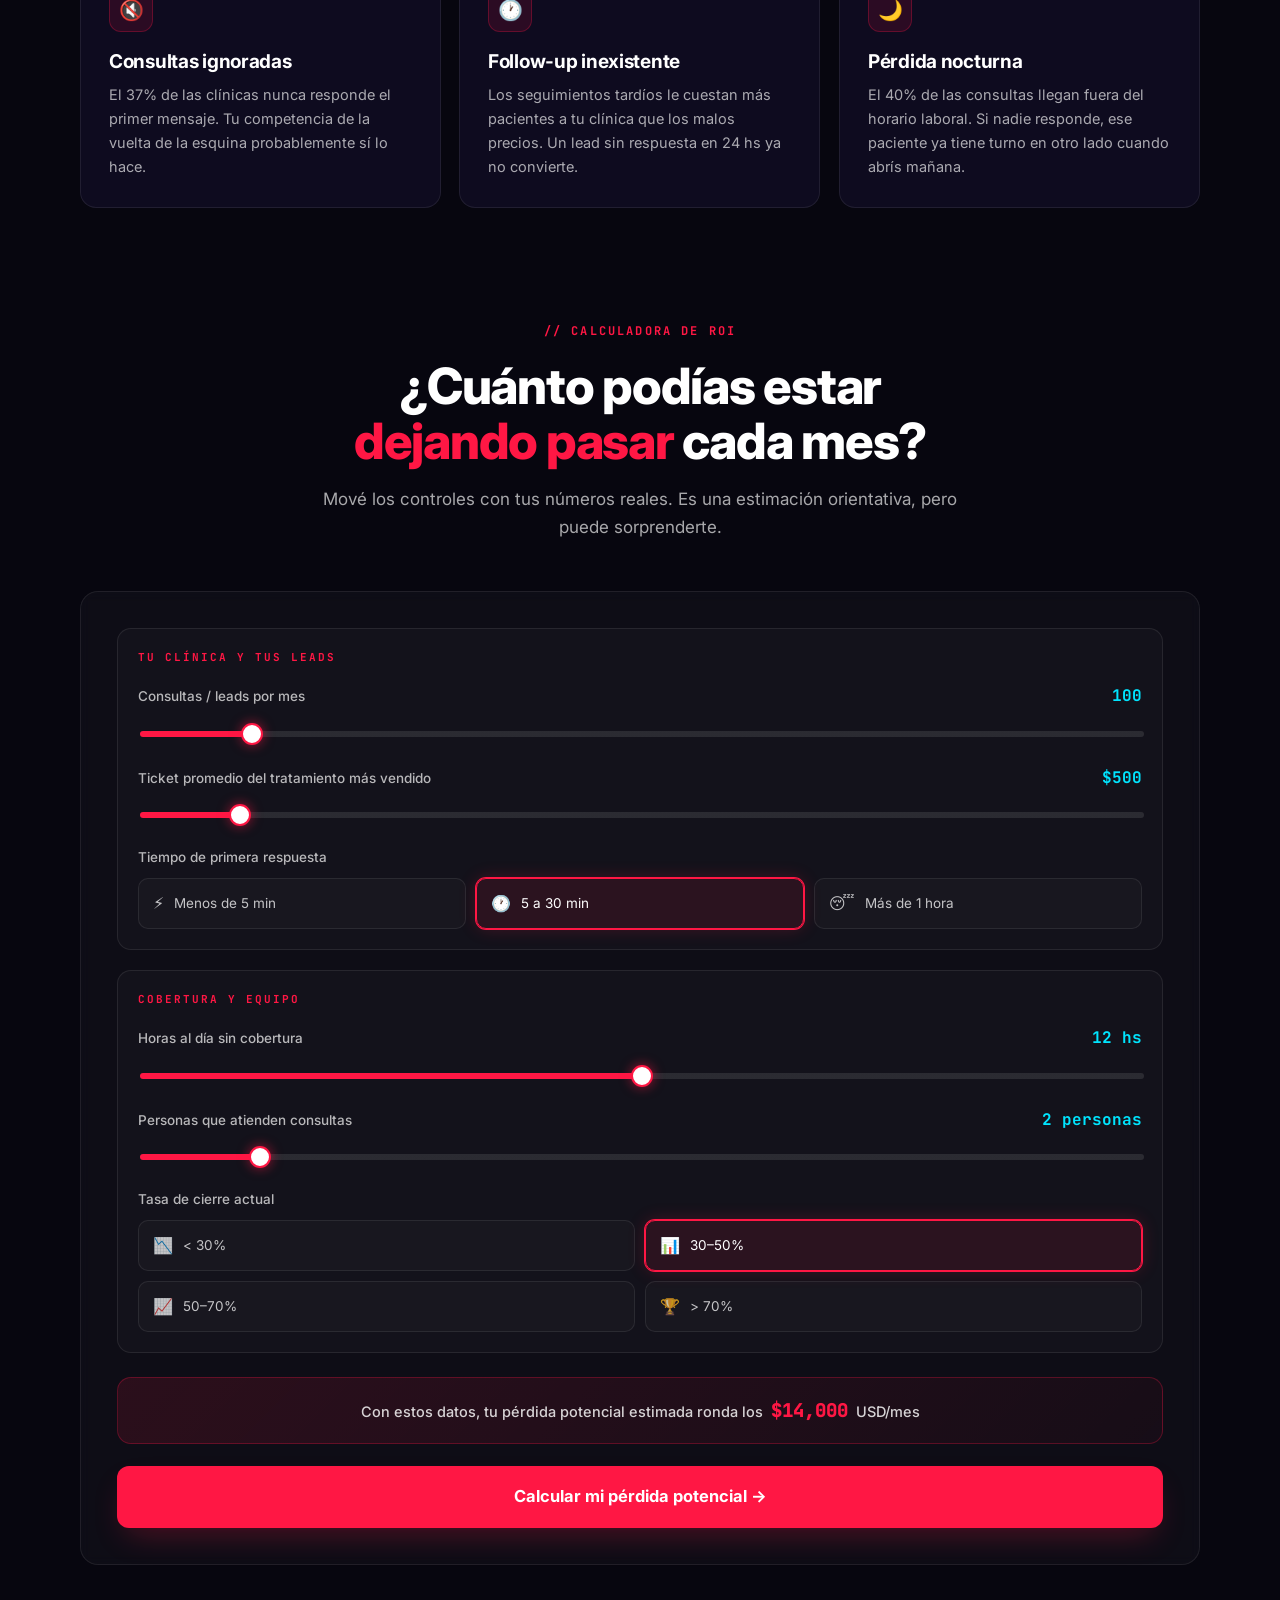
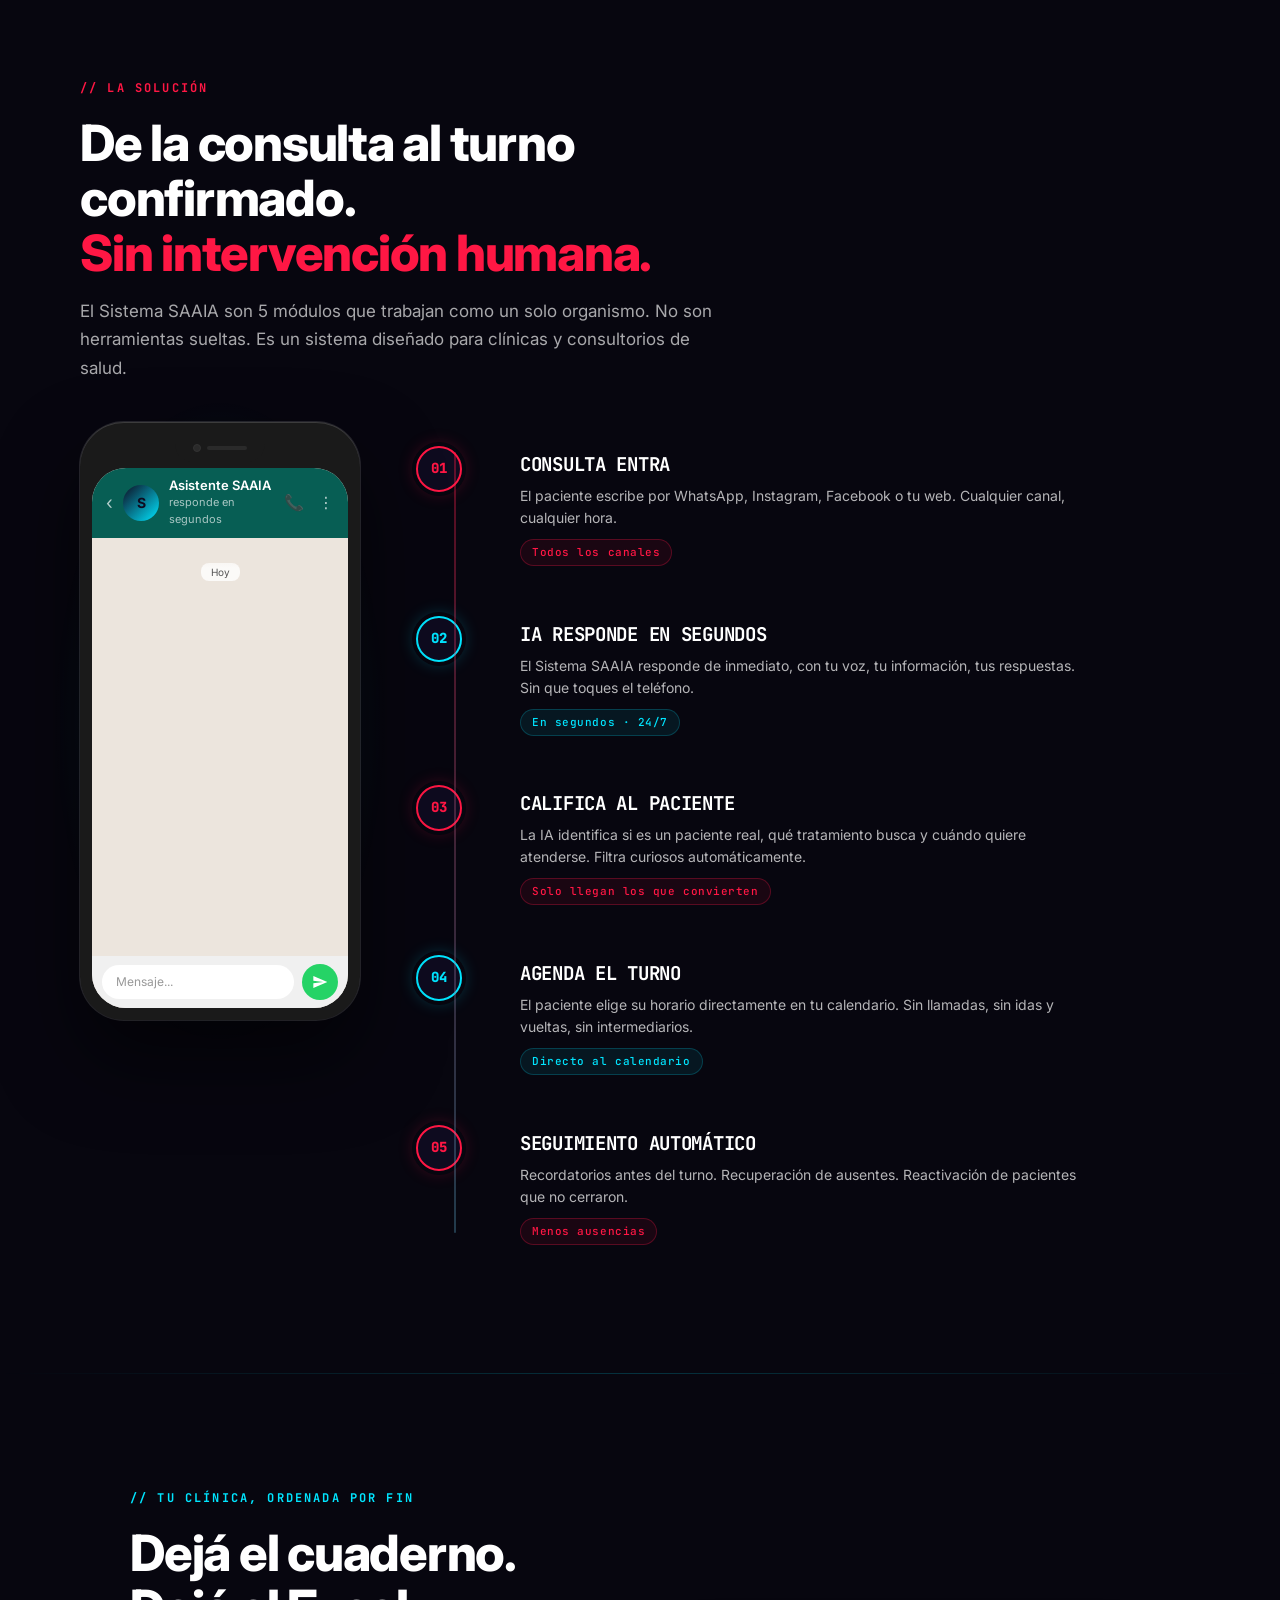
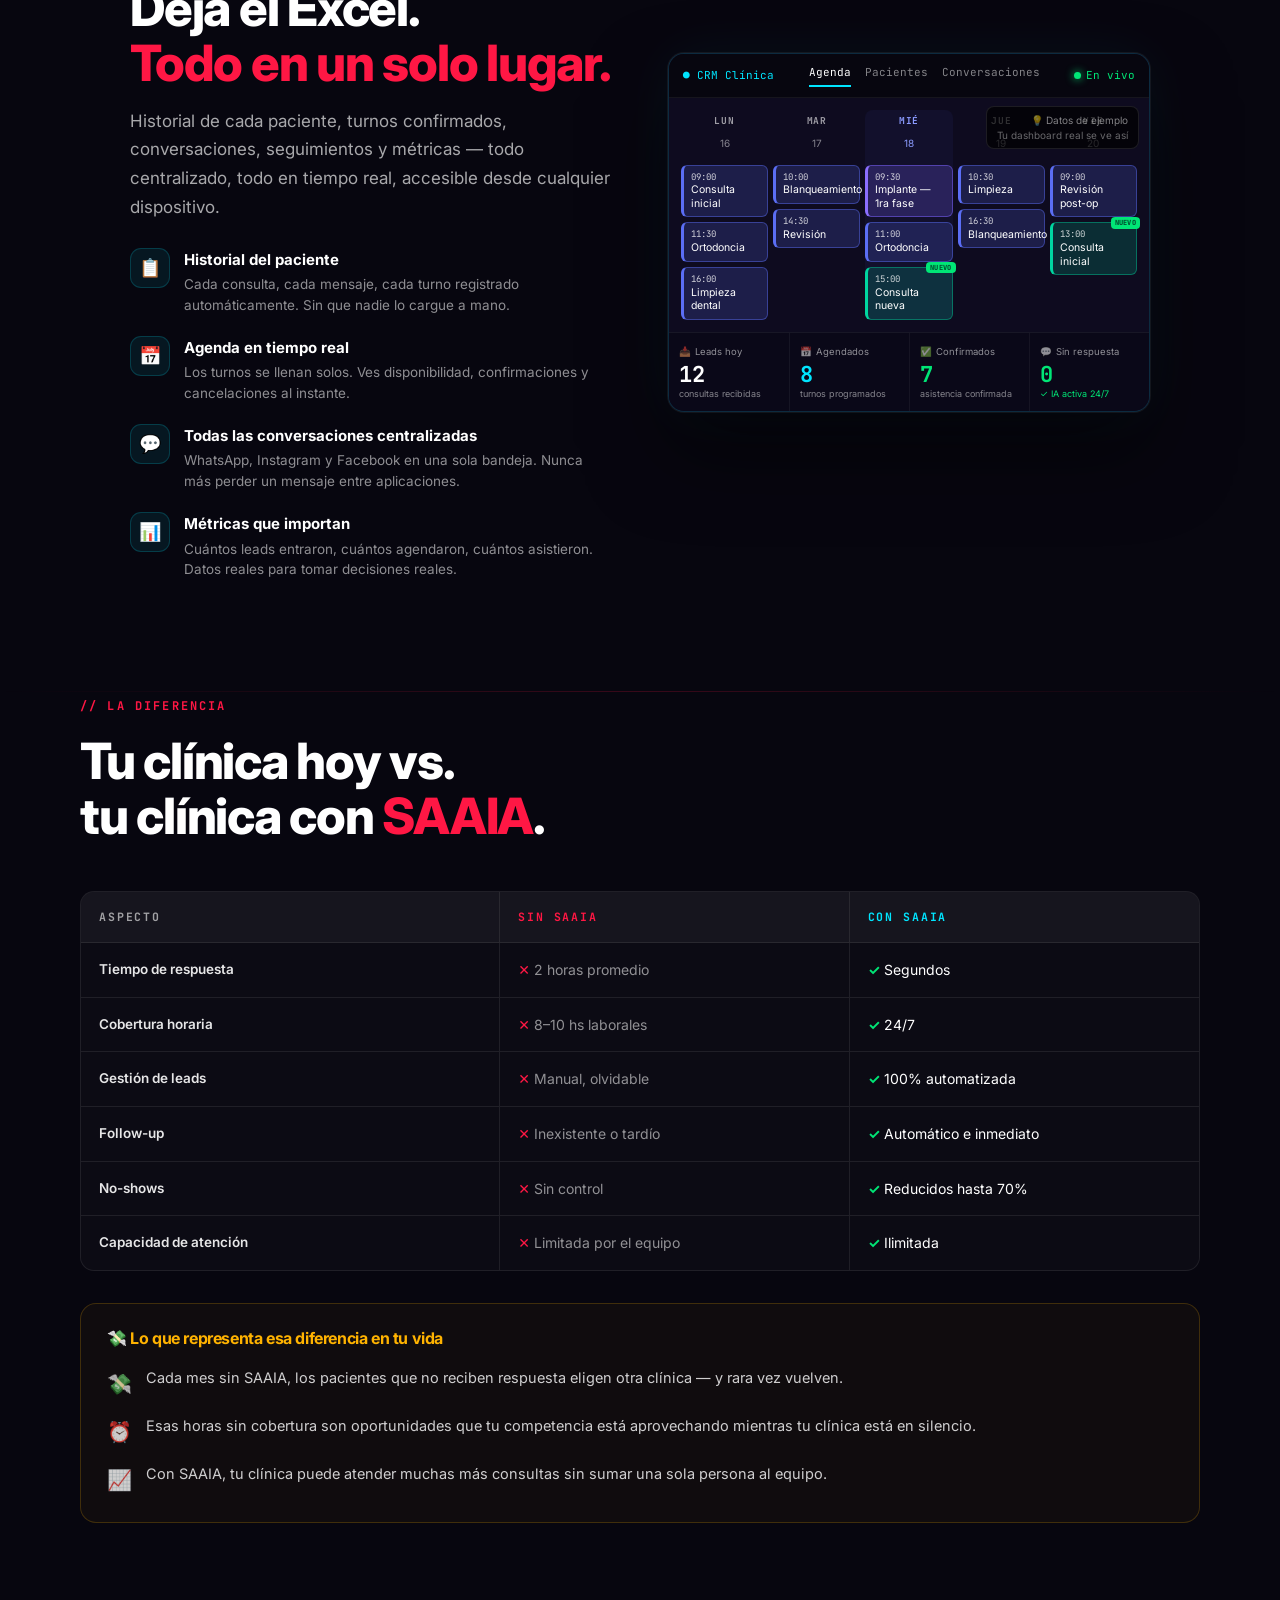
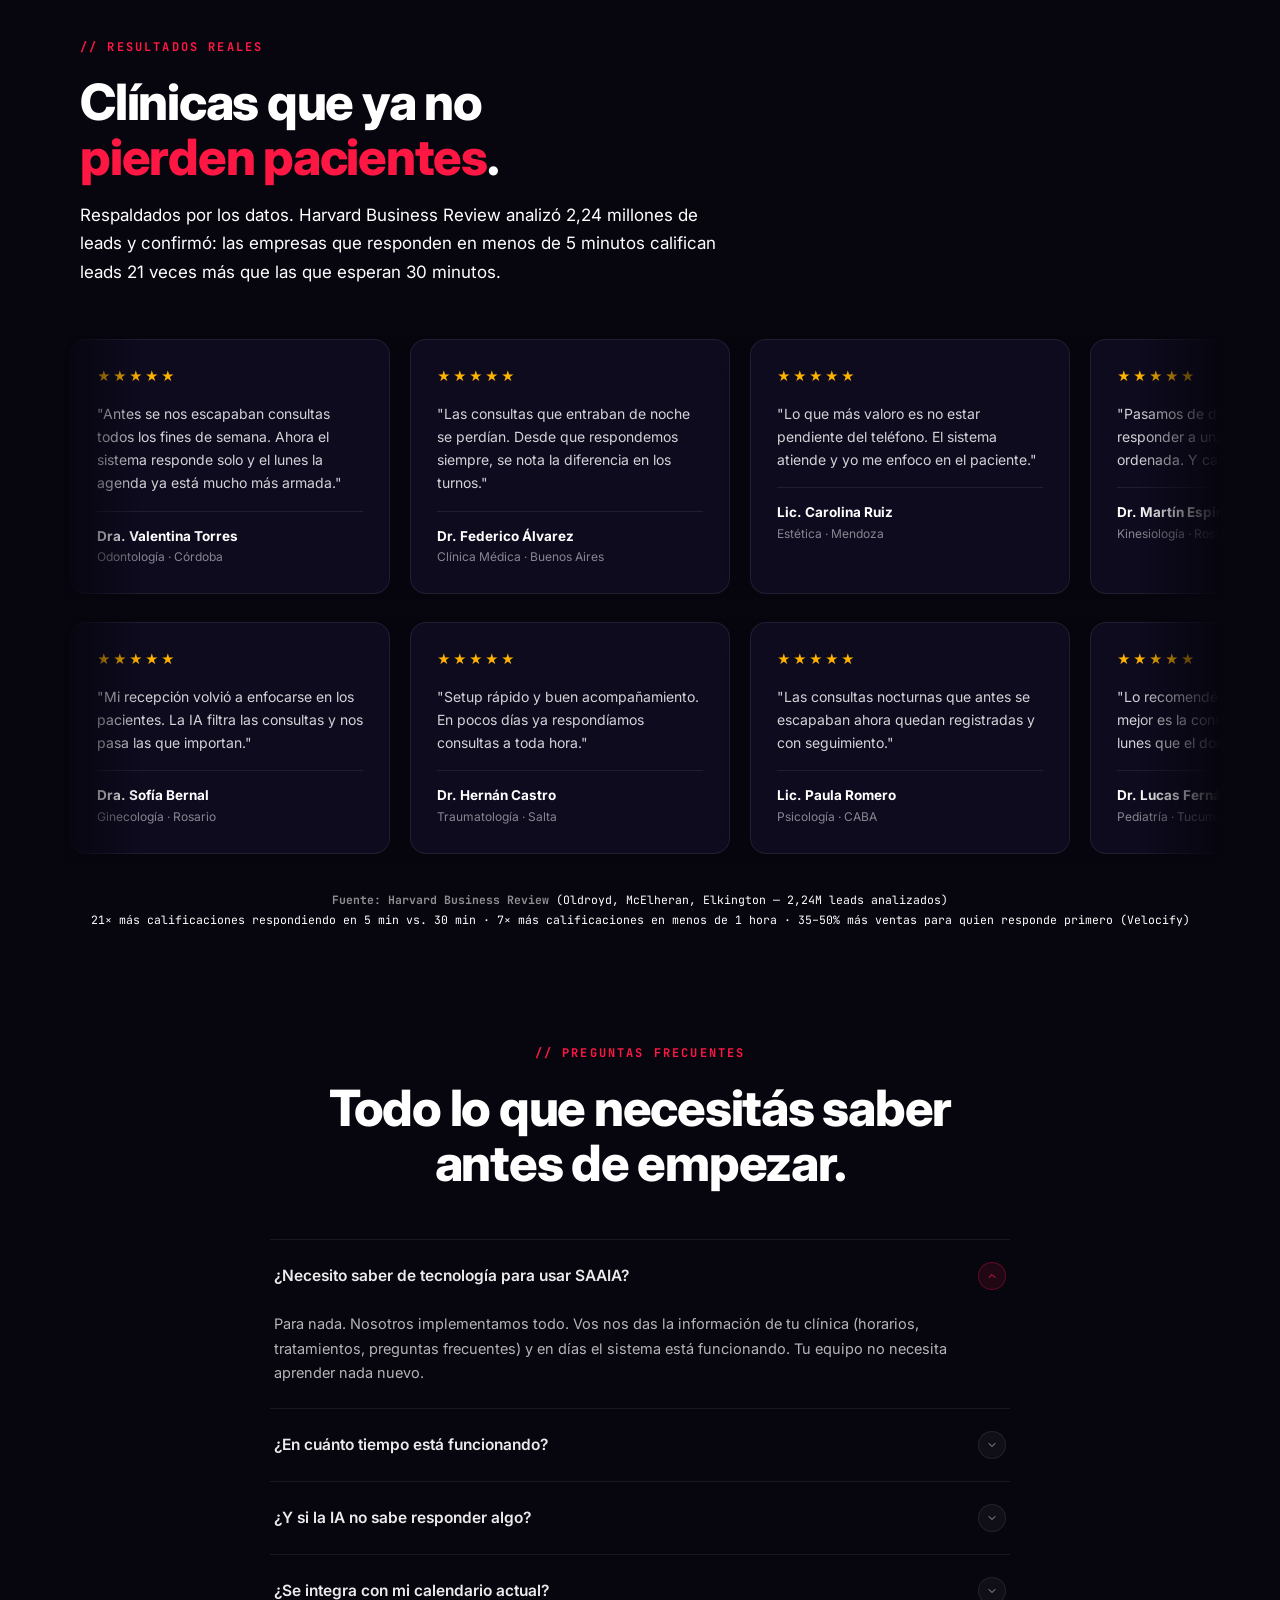
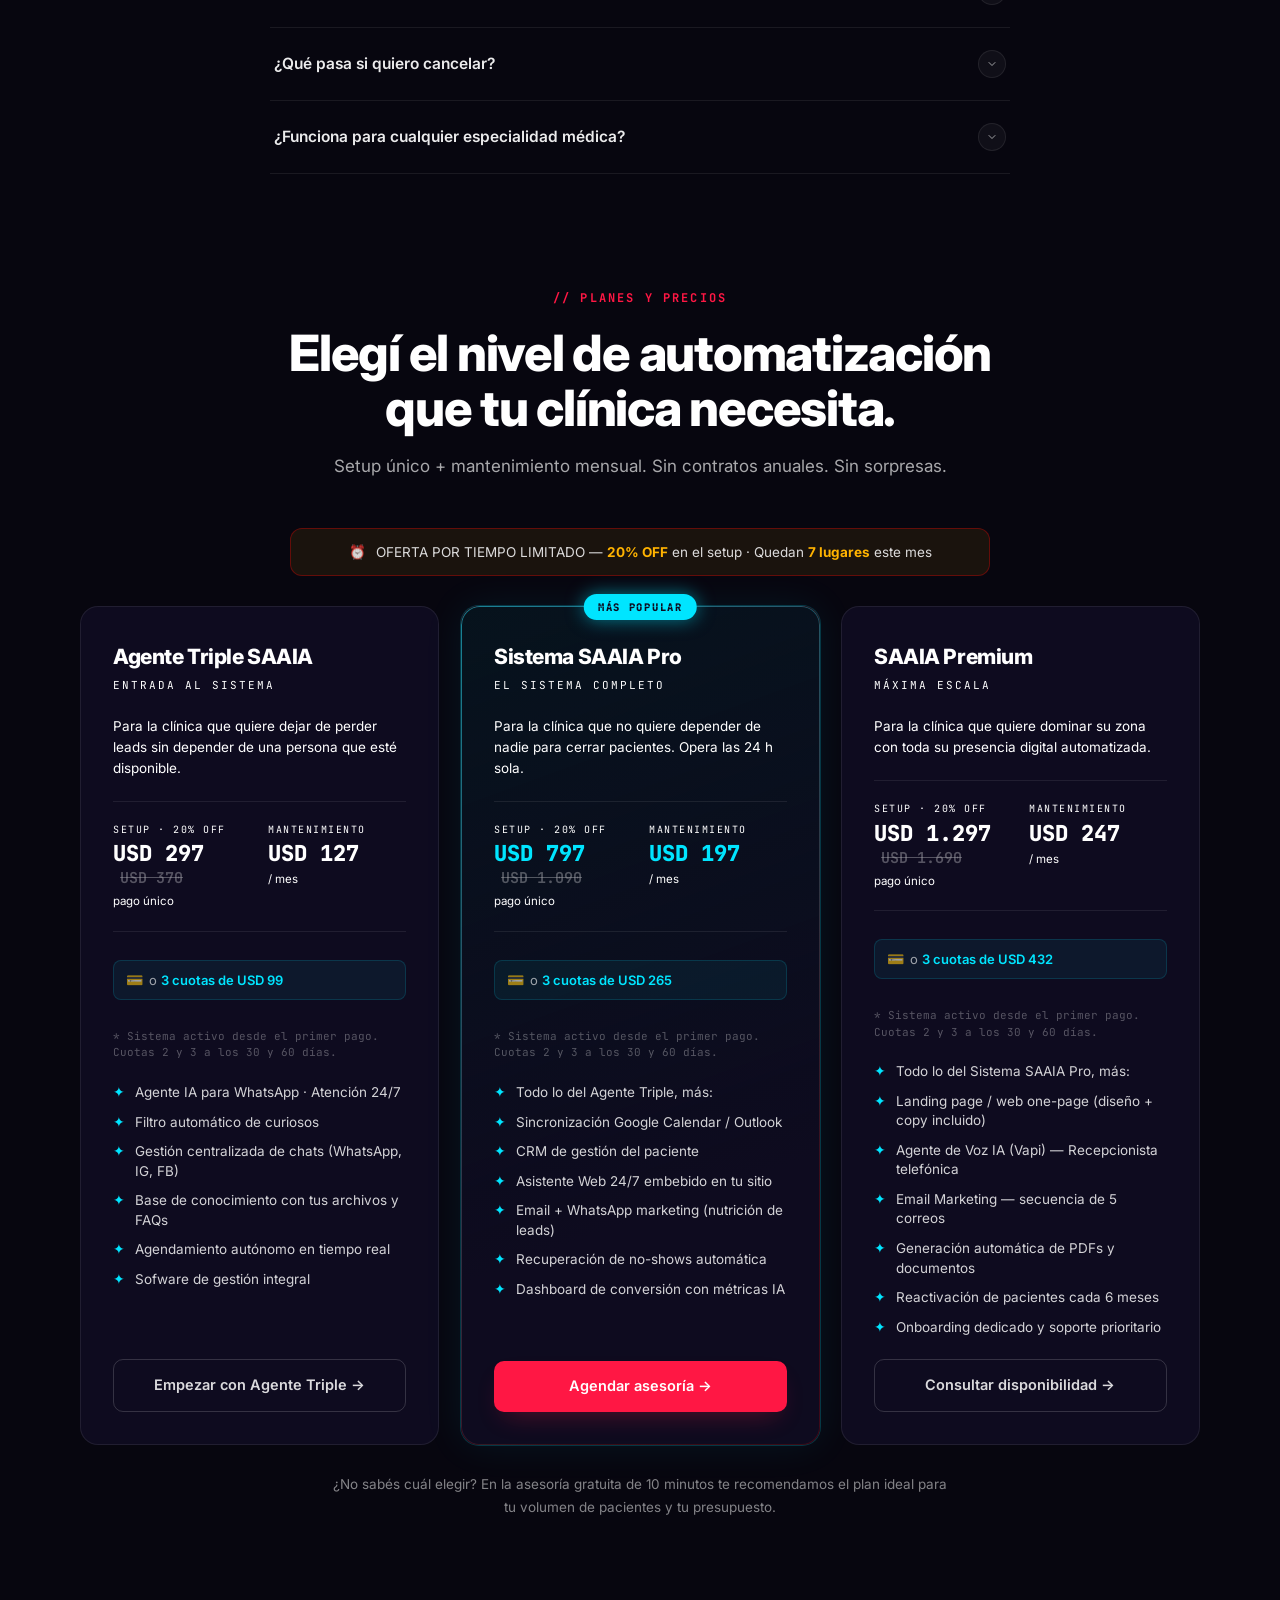
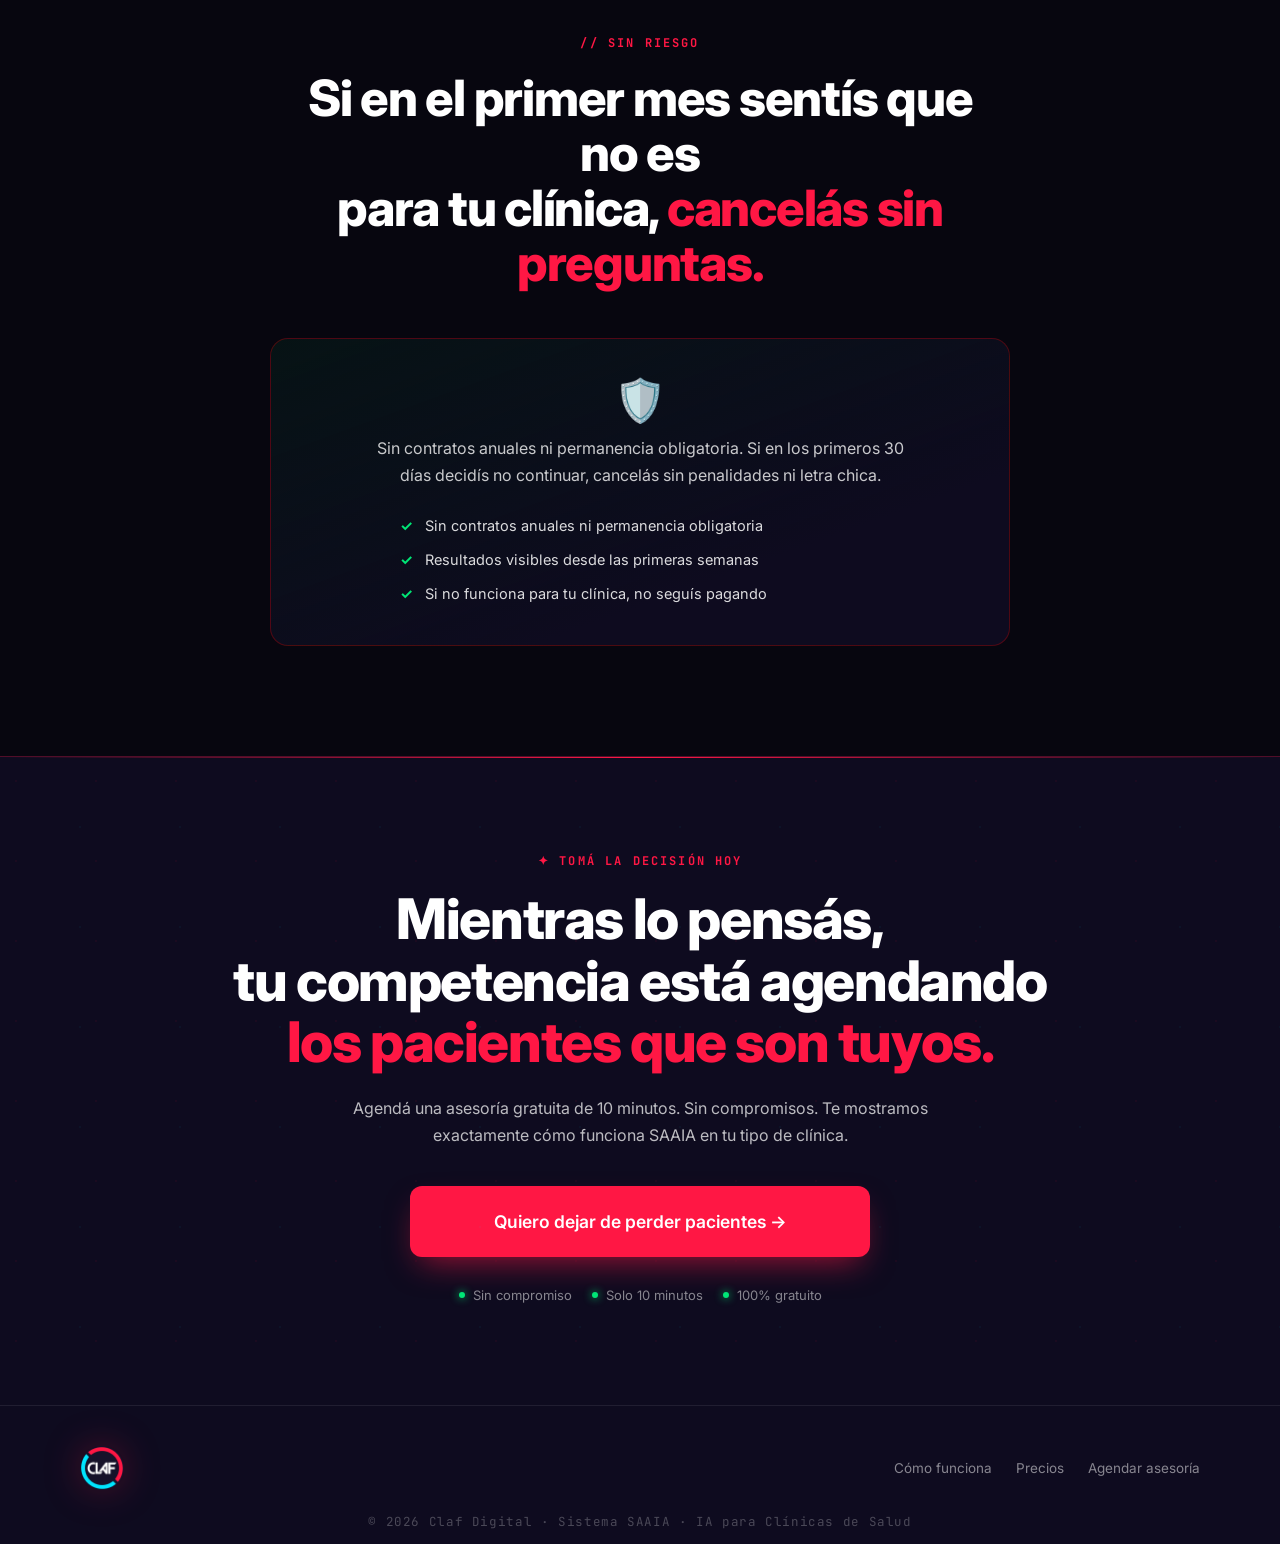
==== commit aa948f00: "Add files via upload" ====
--- a/index.html
+++ b/index.html
@@ -988,7 +988,7 @@
         </div>
         <div class="cuotas-option">
           <span class="cuotas-icon">💳</span>
-          <span class="cuotas-text">o <strong>3 cuotas de USD 185</strong></span>
+          <span class="cuotas-text">o <strong>3 cuotas de USD 99</strong></span>
         </div>
         <p class="cuotas-nota">* Sistema activo desde el primer pago. Cuotas 2 y 3 a los 30 y 60 días.</p>
         <ul class="plan-feat">
@@ -997,6 +997,7 @@
           <li>Gestión centralizada de chats (WhatsApp, IG, FB)</li>
           <li>Base de conocimiento con tus archivos y FAQs</li>
           <li>Agendamiento autónomo en tiempo real</li>
+          <li>Sofware de gestión integral</li>
         </ul>
         <a href="https://calendly.com/claudiocaf87/consultoria" target="_blank" rel="noopener noreferrer" class="plan-cta outline">Empezar con Agente Triple →</a>
       </article>
